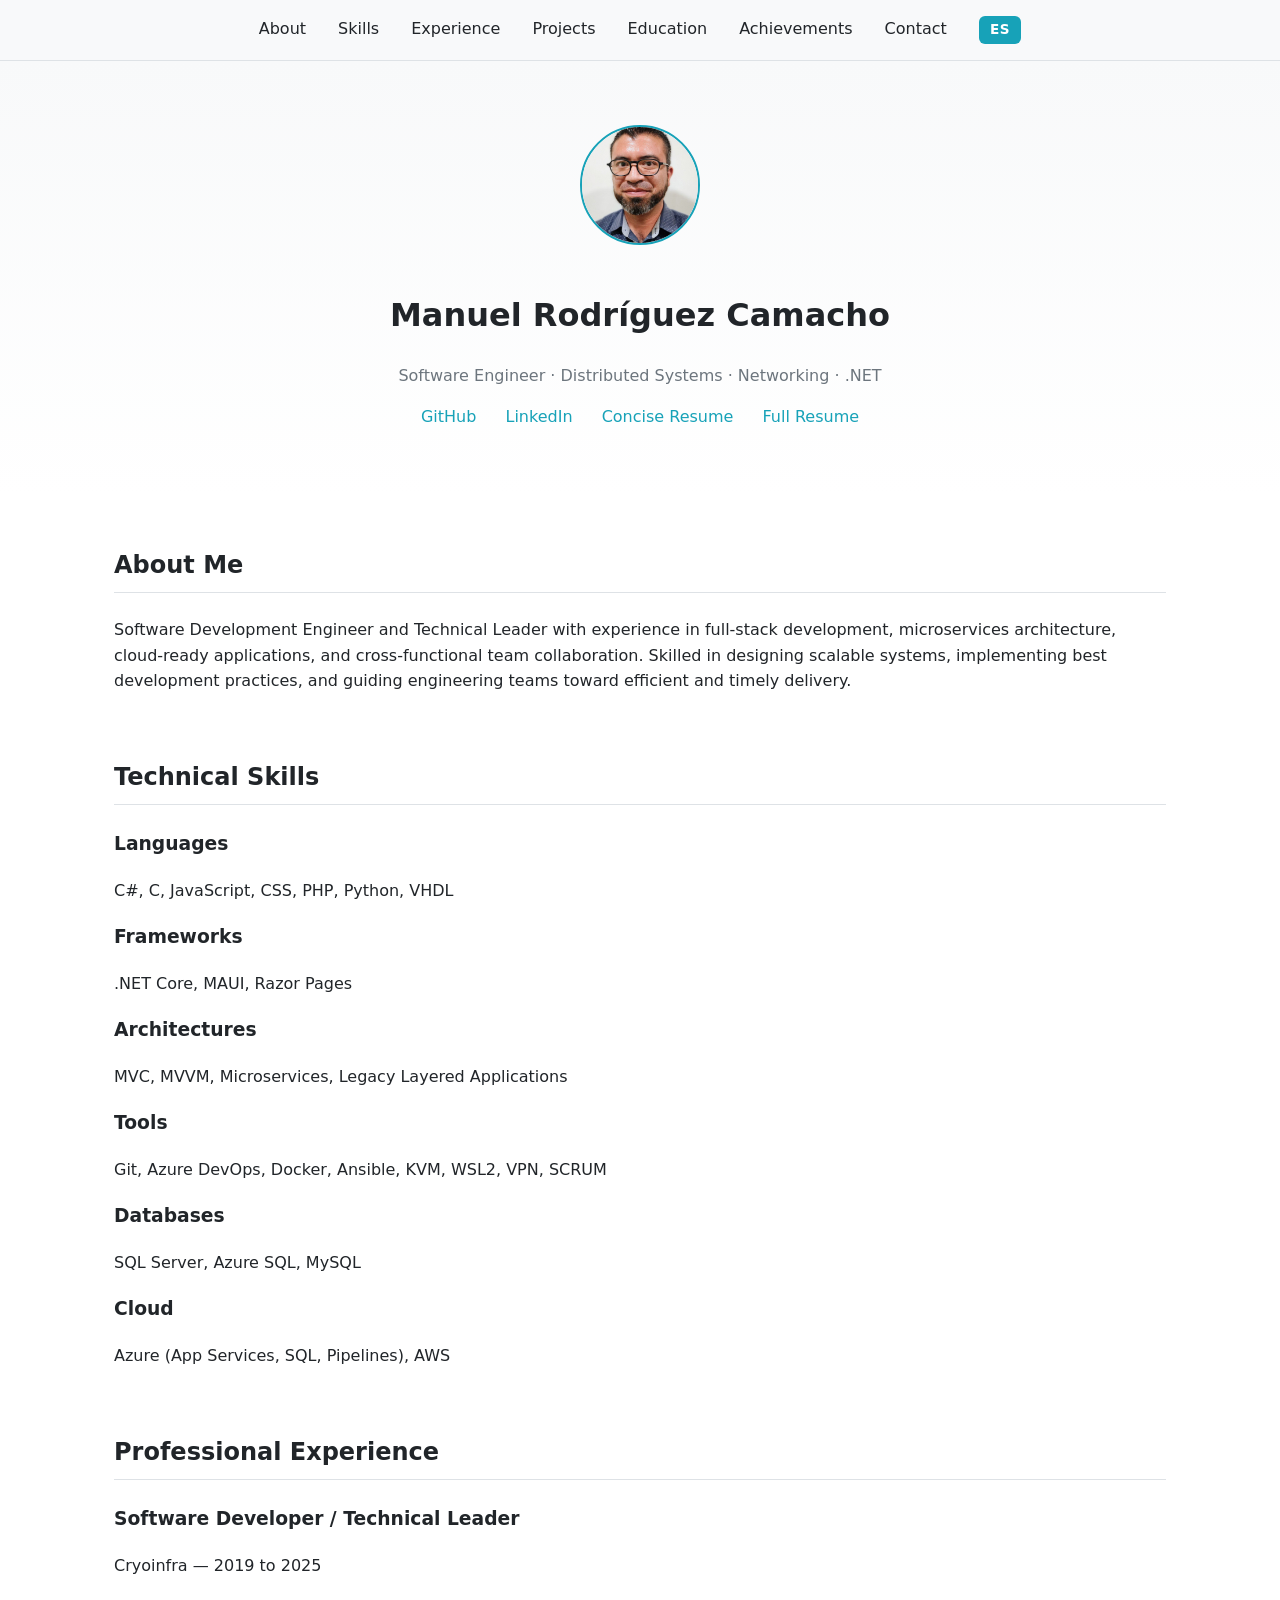
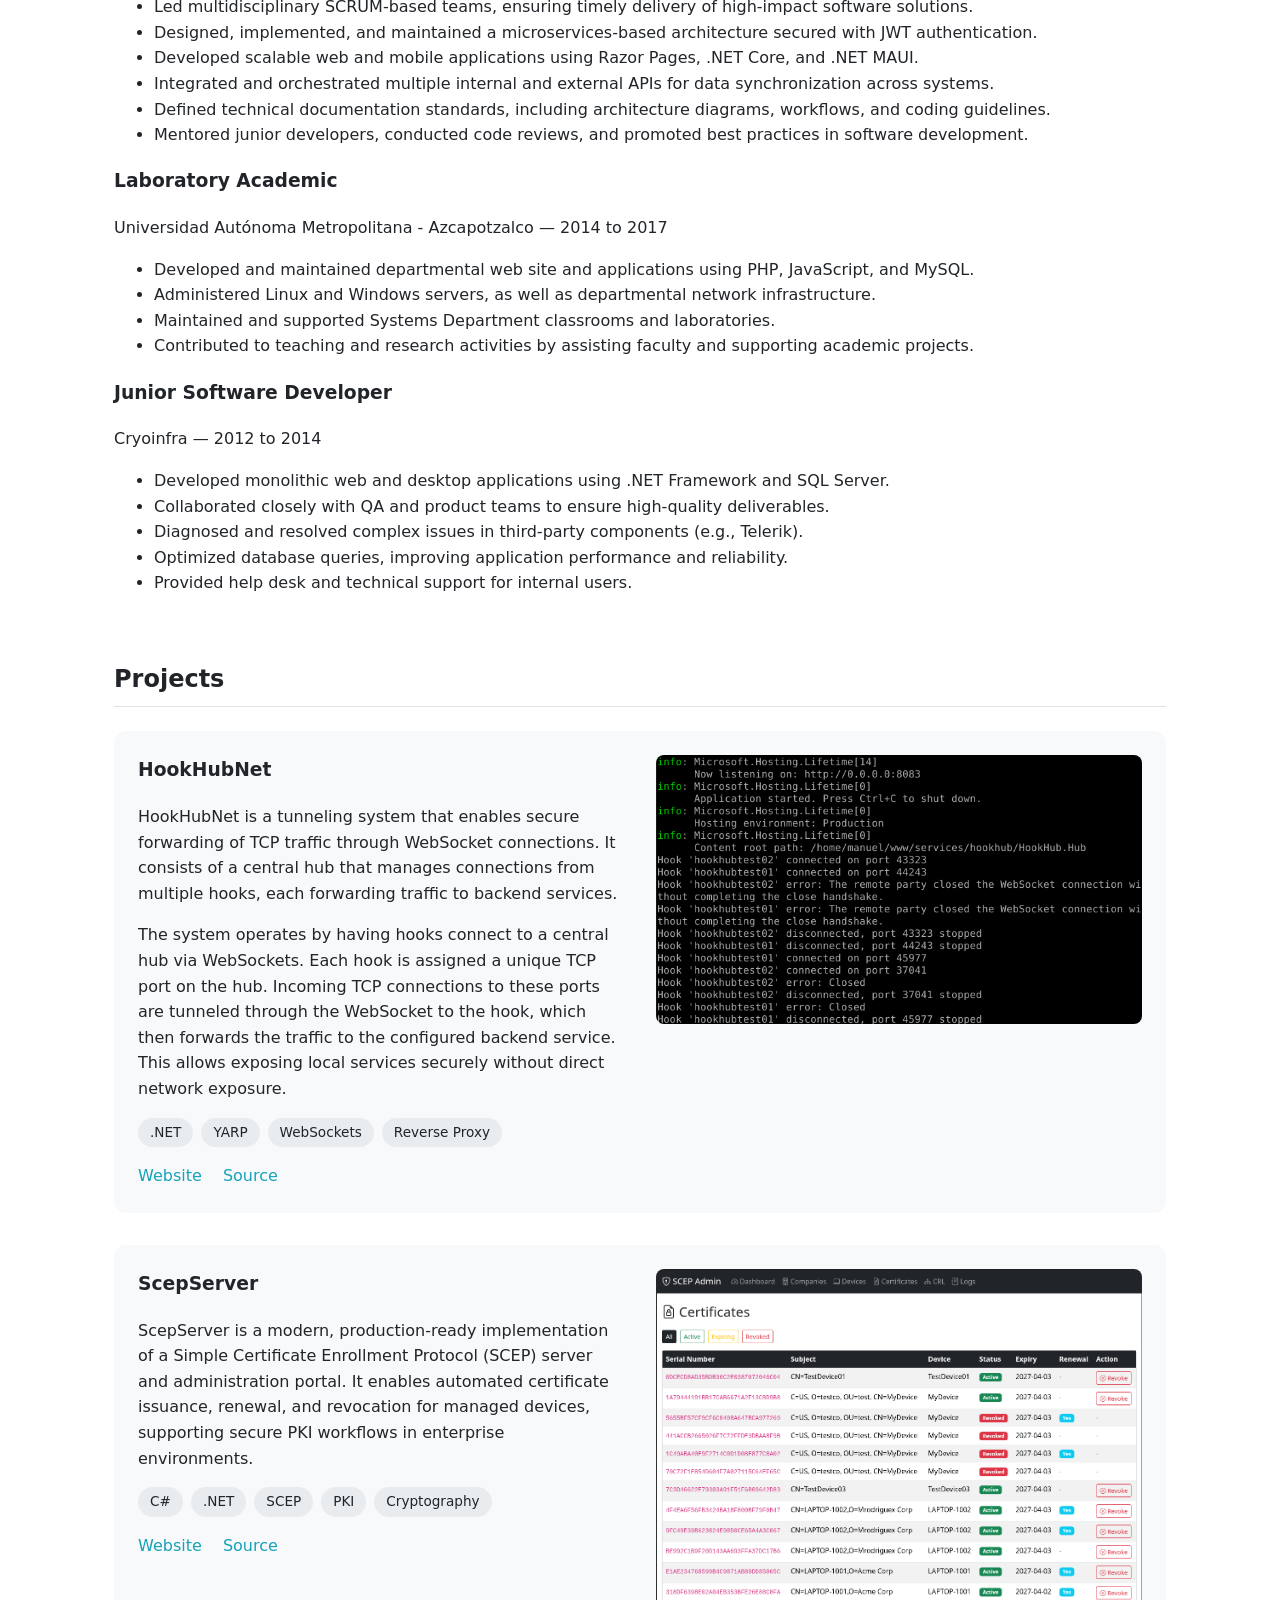
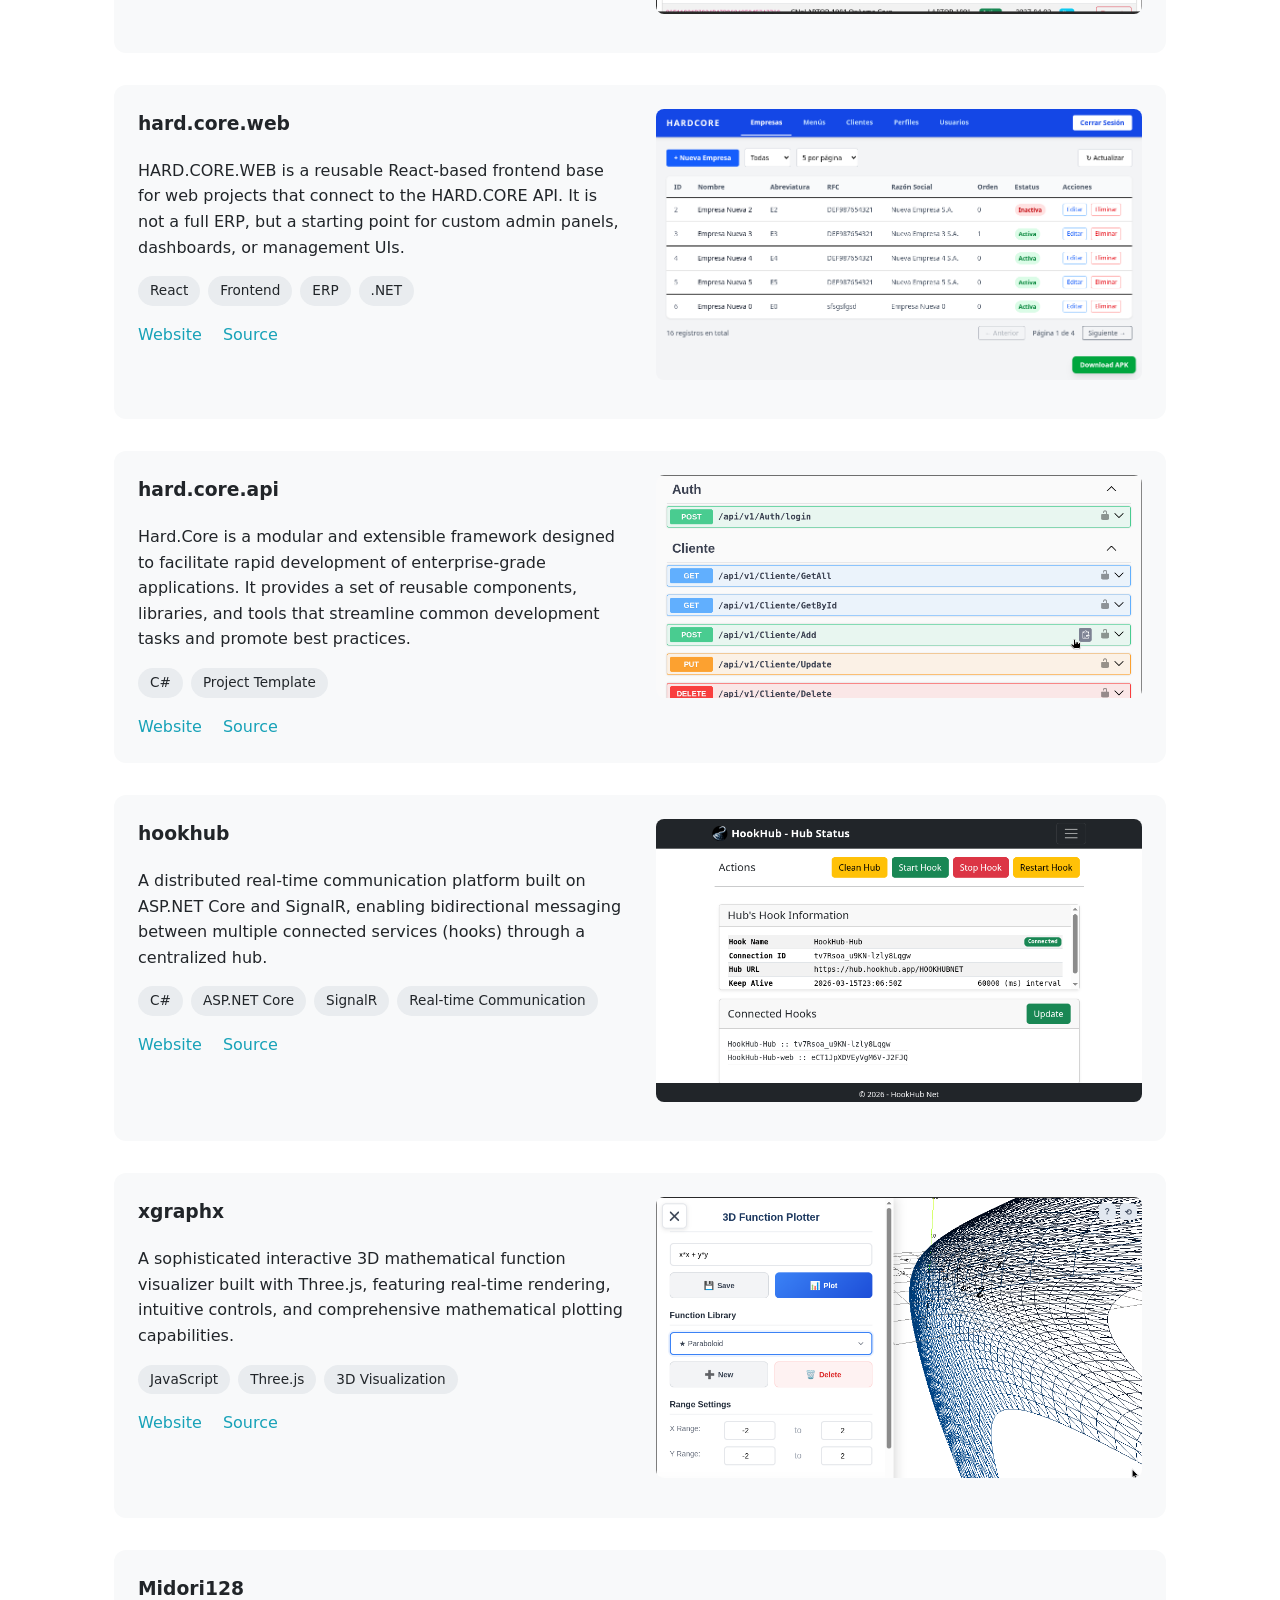
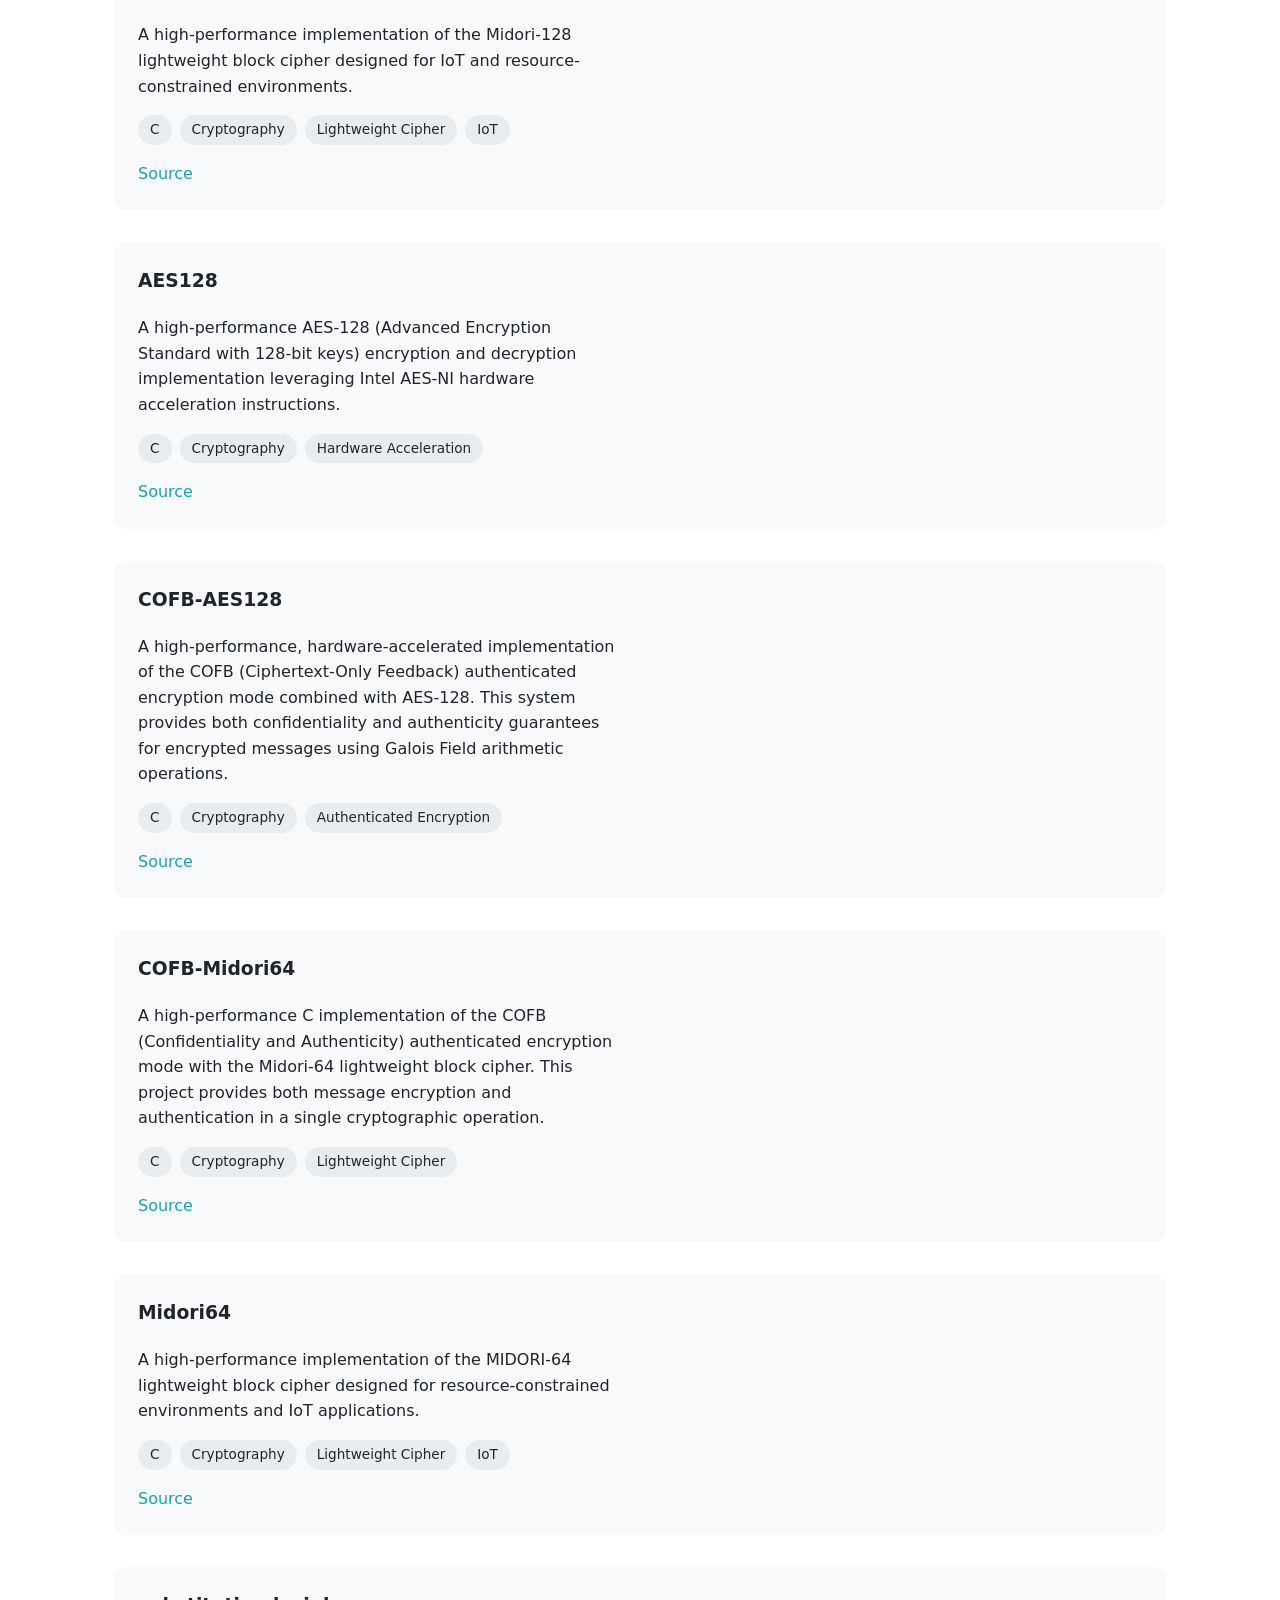
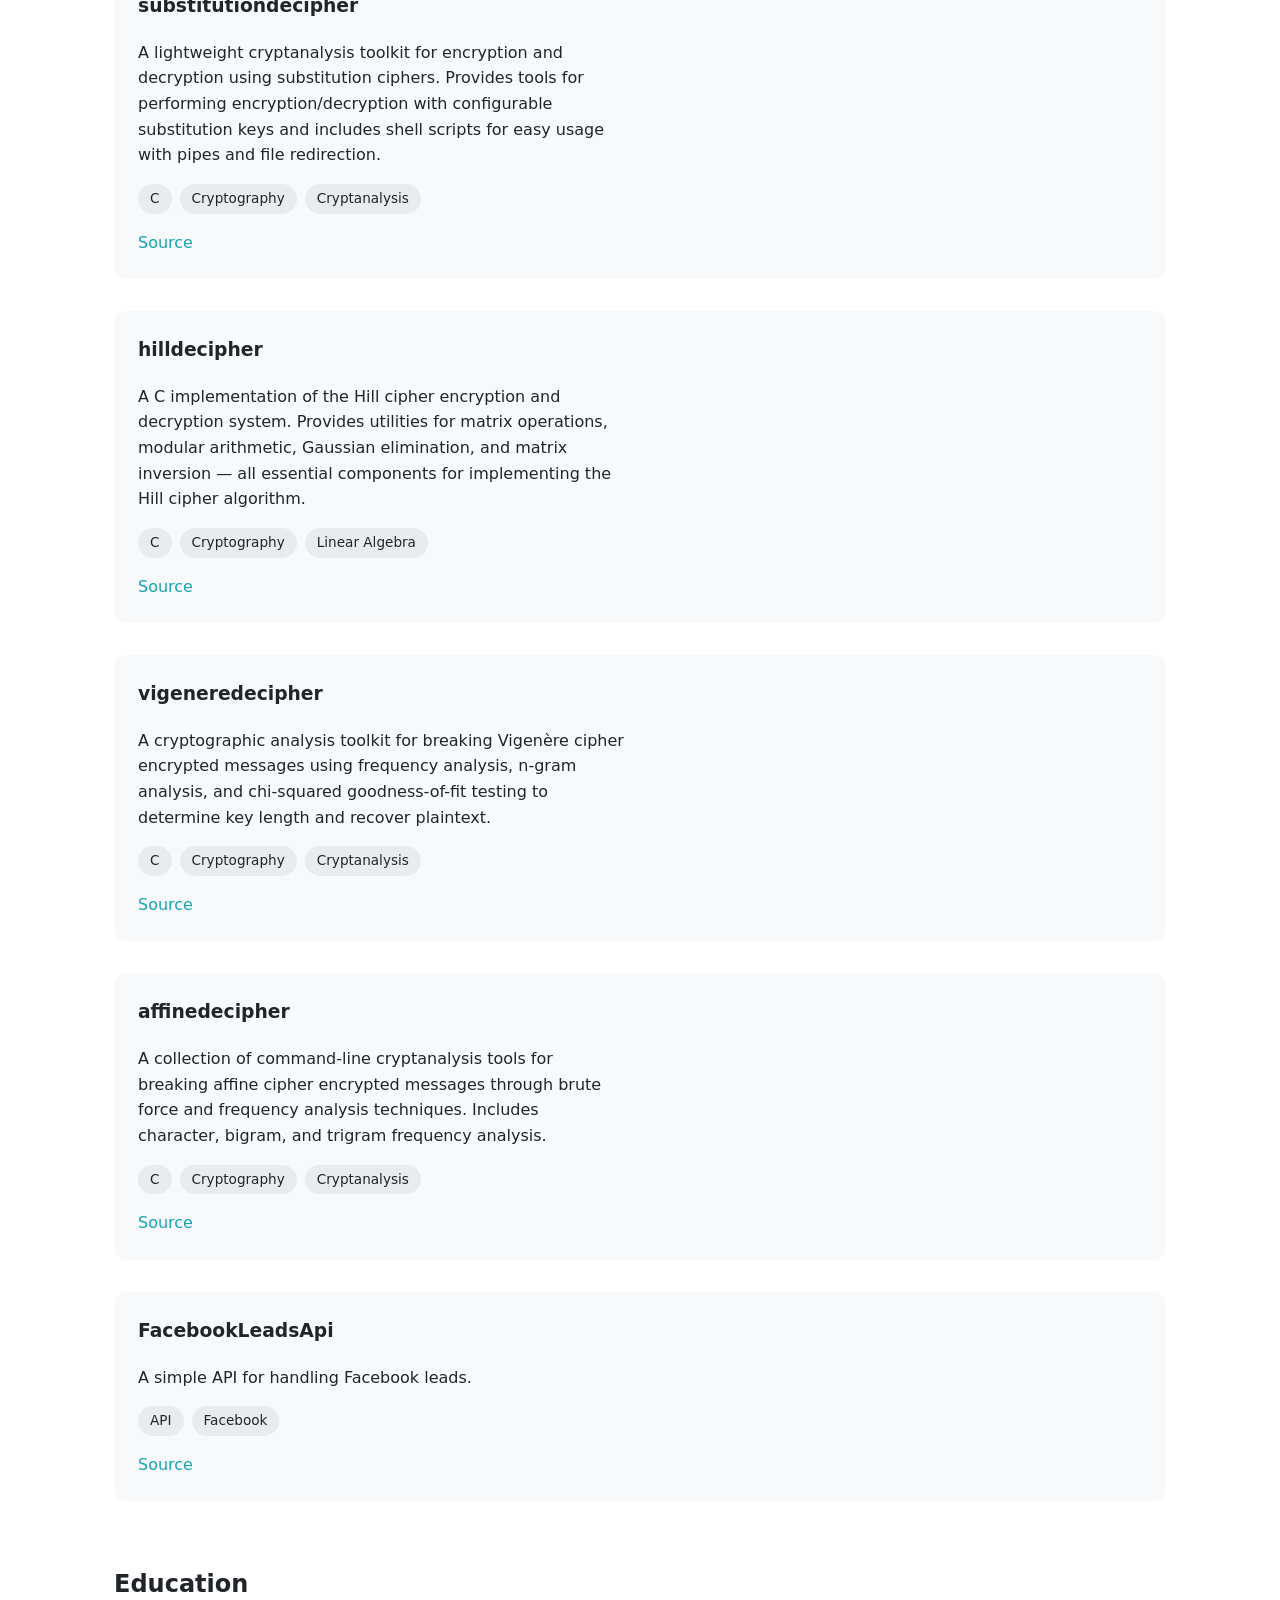
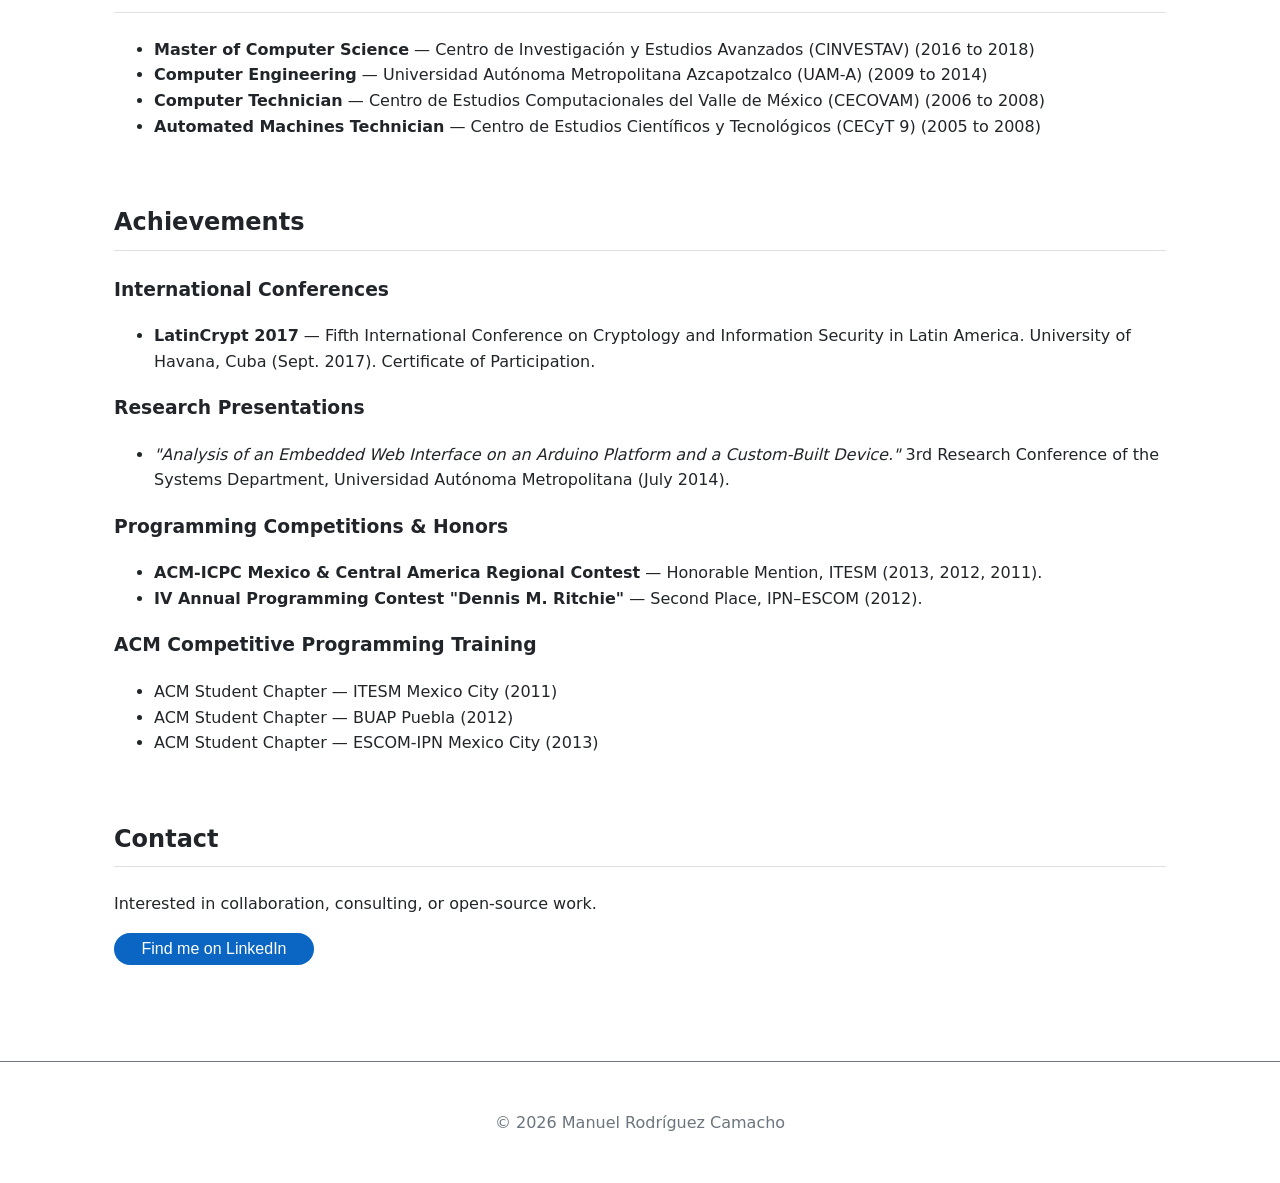
==== en/index.html @ 371c2ee9 "multilingual (en/es) implemented" ====
<!DOCTYPE html>
<html lang="en">

<head>
  <meta charset="UTF-8" />
  <meta name="viewport" content="width=device-width, initial-scale=1.0" />
  <title>Manuel Rodríguez Camacho</title>
  <link rel="icon" type="image/png" href="../assets/images/favicon.png" />

  <link rel="stylesheet" href="../assets/css/style.css" />
</head>

<body>

  <nav class="navbar">
    <div class="nav-container">
      <button class="hamburger" id="hamburger">
        <span class="bar"></span>
        <span class="bar"></span>
        <span class="bar"></span>
      </button>
      <div class="nav-menu" id="nav-menu">
        <a href="#about" class="nav-link">About</a>
        <a href="#skills" class="nav-link">Skills</a>
        <a href="#experience" class="nav-link">Experience</a>
        <a href="#projects" class="nav-link">Projects</a>
        <a href="#education" class="nav-link">Education</a>
        <a href="#achievements" class="nav-link">Achievements</a>
        <a href="#contact" class="nav-link">Contact</a>
        <a href="../es/" class="nav-link lang-switch">ES</a>
      </div>
    </div>
  </nav>

  <header class="hero">
    <div class="hero-content">
      <img src="../assets/images/profile_photo.jpeg" alt="Avatar" class="avatar">
      <h1>Manuel Rodríguez Camacho</h1>
      <p class="subtitle">
        Software Engineer · Distributed Systems · Networking · .NET
      </p>

      <div class="hero-links">
        <a href="https://github.com/mrodriguex" target="_blank">GitHub</a>
        <a href="https://www.linkedin.com/in/manuel-rodriguez-camacho/" target="_blank">LinkedIn</a>
        <a href="resume/concise/resume.pdf" target="_blank">Concise Resume</a>
        <a href="resume/inextenso/resume.pdf" target="_blank">Full Resume</a>
      </div>
    </div>
  </header>

  <main>

    <section class="section" id="about">
      <h2>About Me</h2>
      <p>
        Software Development Engineer and Technical Leader with experience in full-stack development, microservices
        architecture, cloud-ready applications, and cross-functional team collaboration. Skilled in designing scalable
        systems, implementing best development practices, and guiding engineering teams toward efficient and timely
        delivery.
      </p>
    </section>

    <section class="section" id="skills">
      <h2>Technical Skills</h2>
      <div class="skills-grid">
        <div class="skill-category">
          <h3>Languages</h3>
          <p>C#, C, JavaScript, CSS, PHP, Python, VHDL</p>
        </div>
        <div class="skill-category">
          <h3>Frameworks</h3>
          <p>.NET Core, MAUI, Razor Pages</p>
        </div>
        <div class="skill-category">
          <h3>Architectures</h3>
          <p>MVC, MVVM, Microservices, Legacy Layered Applications</p>
        </div>
        <div class="skill-category">
          <h3>Tools</h3>
          <p>Git, Azure DevOps, Docker, Ansible, KVM, WSL2, VPN, SCRUM</p>
        </div>
        <div class="skill-category">
          <h3>Databases</h3>
          <p>SQL Server, Azure SQL, MySQL</p>
        </div>
        <div class="skill-category">
          <h3>Cloud</h3>
          <p>Azure (App Services, SQL, Pipelines), AWS</p>
        </div>
      </div>
    </section>

    <section class="section" id="experience">
      <h2>Professional Experience</h2>
      <div class="experience-item">
        <h3>Software Developer / Technical Leader</h3>
        <p class="experience-company">Cryoinfra — 2019 to 2025</p>
        <ul>
          <li>Led multidisciplinary SCRUM-based teams, ensuring timely delivery of high-impact software solutions.</li>
          <li>Designed, implemented, and maintained a microservices-based architecture secured with JWT authentication.
          </li>
          <li>Developed scalable web and mobile applications using Razor Pages, .NET Core, and .NET MAUI.</li>
          <li>Integrated and orchestrated multiple internal and external APIs for data synchronization across systems.
          </li>
          <li>Defined technical documentation standards, including architecture diagrams, workflows, and coding
            guidelines.</li>
          <li>Mentored junior developers, conducted code reviews, and promoted best practices in software development.
          </li>
        </ul>
      </div>
      <div class="experience-item">
        <h3>Laboratory Academic</h3>
        <p class="experience-company">Universidad Autónoma Metropolitana - Azcapotzalco — 2014 to 2017</p>
        <ul>
          <li>Developed and maintained departmental web site and applications using PHP, JavaScript, and MySQL.</li>
          <li>Administered Linux and Windows servers, as well as departmental network infrastructure.</li>
          <li>Maintained and supported Systems Department classrooms and laboratories.</li>
          <li>Contributed to teaching and research activities by assisting faculty and supporting academic projects.
          </li>
        </ul>
      </div>
      <div class="experience-item">
        <h3>Junior Software Developer</h3>
        <p class="experience-company">Cryoinfra — 2012 to 2014</p>
        <ul>
          <li>Developed monolithic web and desktop applications using .NET Framework and SQL Server.</li>
          <li>Collaborated closely with QA and product teams to ensure high-quality deliverables.</li>
          <li>Diagnosed and resolved complex issues in third-party components (e.g., Telerik).</li>
          <li>Optimized database queries, improving application performance and reliability.</li>
          <li>Provided help desk and technical support for internal users.</li>
        </ul>
      </div>
    </section>

    <section class="section" id="projects">
      <h2>Projects</h2>

      <!-- PROJECT CARD -->
      <article class="project">
        <div class="project-info">
          <h3>HookHubNet</h3>
          <p>
            HookHubNet is a tunneling system that enables secure forwarding of TCP traffic through WebSocket
            connections. It consists of a central hub that manages connections from multiple hooks, each forwarding
            traffic to backend services.
          </p>
          <p>The system operates by having hooks connect to a central hub via WebSockets. Each hook is assigned a unique
            TCP port on the hub. Incoming TCP connections to these ports are tunneled through the WebSocket to the hook,
            which then forwards the traffic to the configured backend service. This allows exposing local services
            securely without direct network exposure.</p>

          <ul class="tags">
            <li>.NET</li>
            <li>YARP</li>
            <li>WebSockets</li>
            <li>Reverse Proxy</li>
          </ul>

          <div class="project-links">
            <a href="https://mrodriguex.github.io/hookhubnet" target="_blank">Website</a>
            <a href="https://github.com/mrodriguex/hookhubnet" target="_blank">Source</a>
          </div>
        </div>

        <div class="project-images">
          <img src="../assets/images/projects_hookhubnet.png" alt="HookHubNet screenshot" data-viewer-image>
        </div>
      </article>

      <!-- PROJECT CARD -->
      <article class="project">
        <div class="project-info">
          <h3>ScepServer</h3>
          <p>
            ScepServer is a modern, production-ready implementation of a Simple Certificate Enrollment Protocol (SCEP) server and administration portal. It enables automated certificate issuance, renewal, and revocation for managed devices, supporting secure PKI workflows in enterprise environments.
          </p>

          <ul class="tags">
            <li>C#</li>
            <li>.NET</li>
            <li>SCEP</li>
            <li>PKI</li>
            <li>Cryptography</li>
          </ul>

          <div class="project-links">
            <a href="https://mrodriguex.github.io/ScepServer/" target="_blank">Website</a>
            <a href="https://github.com/mrodriguex/ScepServer" target="_blank">Source</a>
          </div>
        </div>

        <div class="project-images">
          <img src="../assets/images/projects_scep.png" alt="ScepServer screenshot" data-viewer-image>
        </div>
      </article>

      <!-- PROJECT CARD -->
      <article class="project">
        <div class="project-info">
          <h3>hard.core.web</h3>
          <p>
            HARD.CORE.WEB is a reusable React-based frontend base for web projects that connect to the HARD.CORE API. It is not a full ERP, but a starting point for custom admin panels, dashboards, or management UIs.
          </p>

          <ul class="tags">
            <li>React</li>
            <li>Frontend</li>
            <li>ERP</li>
            <li>.NET</li>
          </ul>

          <div class="project-links">
            <a href="https://mrodriguex.github.io/hard.core.web" target="_blank">Website</a>
            <a href="https://github.com/mrodriguex/hard.core.web" target="_blank">Source</a>
          </div>
        </div>

        <div class="project-images">
          <img src="../assets/images/projects_hard_core_web.png" alt="Hard.Core.Web desktop screenshot" data-viewer-image>
        </div>

      </article>

      <!-- PROJECT CARD -->
      <article class="project">
        <div class="project-info">
          <h3>hard.core.api</h3>
          <p>
            Hard.Core is a modular and extensible framework designed to facilitate rapid development of enterprise-grade applications. It provides a set of reusable components, libraries, and tools that streamline common development tasks and promote best practices.
          </p>

          <ul class="tags">
            <li>C#</li>
            <li>Project Template</li>
          </ul>

          <div class="project-links">
            <a href="https://hardcoreapi.hookhub.app/swagger/index.html" target="_blank">Website</a>
            <a href="https://github.com/mrodriguex/hard.core" target="_blank">Source</a>
          </div>
        </div>

        <div class="project-images">
          <img src="../assets/images/projects_hard_core_api.png" alt="Hard.Core.API desktop screenshot" data-viewer-image>
        </div>
      </article>

      <!-- PROJECT CARD -->
      <article class="project">
        <div class="project-info">
          <h3>hookhub</h3>
          <p>
            A distributed real-time communication platform built on ASP.NET Core and SignalR, enabling bidirectional
            messaging between multiple connected services (hooks) through a centralized hub.
          </p>

          <ul class="tags">
            <li>C#</li>
            <li>ASP.NET Core</li>
            <li>SignalR</li>
            <li>Real-time Communication</li>
          </ul>

          <div class="project-links">
            <a href="https://hub.hookhub.app/home/index" target="_blank">Website</a>
            <a href="https://github.com/mrodriguex/hookhub" target="_blank">Source</a>
          </div>
        </div>

        <div class="project-images">
          <img src="../assets/images/projects_hookhub.png" alt="HookHub desktop screenshot" data-viewer-image>
        </div>
      </article>

      <!-- PROJECT CARD -->
      <article class="project">
        <div class="project-info">
          <h3>xgraphx</h3>
          <p>
            A sophisticated interactive 3D mathematical function visualizer built with Three.js, featuring real-time
            rendering, intuitive controls, and comprehensive mathematical plotting capabilities.
          </p>

          <ul class="tags">
            <li>JavaScript</li>
            <li>Three.js</li>
            <li>3D Visualization</li>
          </ul>

          <div class="project-links">
            <a href="https://mrodriguex.github.io/xgraphx" target="_blank">Website</a>
            <a href="https://github.com/mrodriguex/xgraphx" target="_blank">Source</a>
          </div>
        </div>

        <div class="project-images">
          <img src="../assets/images/projects_xgraphx.png" alt="XGraphX desktop screenshot" data-viewer-image>
        </div>        
      </article>

      <!-- PROJECT CARD -->
      <article class="project">
        <div class="project-info">
          <h3>Midori128</h3>
          <p>
            A high-performance implementation of the Midori-128 lightweight block cipher designed for IoT and
            resource-constrained environments.
          </p>

          <ul class="tags">
            <li>C</li>
            <li>Cryptography</li>
            <li>Lightweight Cipher</li>
            <li>IoT</li>
          </ul>

          <div class="project-links">
            <a href="https://github.com/mrodriguex/Midori128" target="_blank">Source</a>
          </div>
        </div>
      </article>

      <!-- PROJECT CARD -->
      <article class="project">
        <div class="project-info">
          <h3>AES128</h3>
          <p>
            A high-performance AES-128 (Advanced Encryption Standard with 128-bit keys) encryption and decryption
            implementation leveraging Intel AES-NI hardware acceleration instructions.
          </p>

          <ul class="tags">
            <li>C</li>
            <li>Cryptography</li>
            <li>Hardware Acceleration</li>
          </ul>

          <div class="project-links">
            <a href="https://github.com/mrodriguex/AES128" target="_blank">Source</a>
          </div>
        </div>
      </article>

      <!-- PROJECT CARD -->
      <article class="project">
        <div class="project-info">
          <h3>COFB-AES128</h3>
          <p>
            A high-performance, hardware-accelerated implementation of the COFB (Ciphertext-Only Feedback) authenticated
            encryption mode combined with AES-128. This system provides both confidentiality and authenticity guarantees
            for encrypted messages using Galois Field arithmetic operations.
          </p>

          <ul class="tags">
            <li>C</li>
            <li>Cryptography</li>
            <li>Authenticated Encryption</li>
          </ul>

          <div class="project-links">
            <a href="https://github.com/mrodriguex/COFB-AES128" target="_blank">Source</a>
          </div>
        </div>
      </article>

      <!-- PROJECT CARD -->
      <article class="project">
        <div class="project-info">
          <h3>COFB-Midori64</h3>
          <p>
            A high-performance C implementation of the COFB (Confidentiality and Authenticity) authenticated encryption
            mode with the Midori-64 lightweight block cipher. This project provides both message encryption and
            authentication in a single cryptographic operation.
          </p>

          <ul class="tags">
            <li>C</li>
            <li>Cryptography</li>
            <li>Lightweight Cipher</li>
          </ul>

          <div class="project-links">
            <a href="https://github.com/mrodriguex/COFB-Midori64" target="_blank">Source</a>
          </div>
        </div>
      </article>

      <!-- PROJECT CARD -->
      <article class="project">
        <div class="project-info">
          <h3>Midori64</h3>
          <p>
            A high-performance implementation of the MIDORI-64 lightweight block cipher designed for
            resource-constrained environments and IoT applications.
          </p>

          <ul class="tags">
            <li>C</li>
            <li>Cryptography</li>
            <li>Lightweight Cipher</li>
            <li>IoT</li>
          </ul>

          <div class="project-links">
            <a href="https://github.com/mrodriguex/Midori64" target="_blank">Source</a>
          </div>
        </div>

      </article>

      <!-- PROJECT CARD -->
      <article class="project">
        <div class="project-info">
          <h3>substitutiondecipher</h3>
          <p>
            A lightweight cryptanalysis toolkit for encryption and decryption using substitution ciphers. Provides tools for performing encryption/decryption with configurable substitution keys and includes shell scripts for easy usage with pipes and file redirection.
          </p>

          <ul class="tags">
            <li>C</li>
            <li>Cryptography</li>
            <li>Cryptanalysis</li>
          </ul>

          <div class="project-links">
            <a href="https://github.com/mrodriguex/substitutiondecipher" target="_blank">Source</a>
          </div>
        </div>
      </article>

      <!-- PROJECT CARD -->
      <article class="project">
        <div class="project-info">
          <h3>hilldecipher</h3>
          <p>
            A C implementation of the Hill cipher encryption and decryption system. Provides utilities for matrix operations, modular arithmetic, Gaussian elimination, and matrix inversion — all essential components for implementing the Hill cipher algorithm.
          </p>

          <ul class="tags">
            <li>C</li>
            <li>Cryptography</li>
            <li>Linear Algebra</li>
          </ul>

          <div class="project-links">
            <a href="https://github.com/mrodriguex/hilldecipher" target="_blank">Source</a>
          </div>
        </div>
      </article>

      <!-- PROJECT CARD -->
      <article class="project">
        <div class="project-info">
          <h3>vigeneredecipher</h3>
          <p>
            A cryptographic analysis toolkit for breaking Vigenère cipher encrypted messages using frequency analysis, n-gram analysis, and chi-squared goodness-of-fit testing to determine key length and recover plaintext.
          </p>

          <ul class="tags">
            <li>C</li>
            <li>Cryptography</li>
            <li>Cryptanalysis</li>
          </ul>

          <div class="project-links">
            <a href="https://github.com/mrodriguex/vigeneredecipher" target="_blank">Source</a>
          </div>
        </div>
      </article>

      <!-- PROJECT CARD -->
      <article class="project">
        <div class="project-info">
          <h3>affinedecipher</h3>
          <p>
            A collection of command-line cryptanalysis tools for breaking affine cipher encrypted messages through brute force and frequency analysis techniques. Includes character, bigram, and trigram frequency analysis.
          </p>

          <ul class="tags">
            <li>C</li>
            <li>Cryptography</li>
            <li>Cryptanalysis</li>
          </ul>

          <div class="project-links">
            <a href="https://github.com/mrodriguex/affinedecipher" target="_blank">Source</a>
          </div>
        </div>
      </article>

      <!-- PROJECT CARD -->
      <article class="project">
        <div class="project-info">
          <h3>FacebookLeadsApi</h3>
          <p>
            A simple API for handling Facebook leads.
          </p>

          <ul class="tags">
            <li>API</li>
            <li>Facebook</li>
          </ul>

          <div class="project-links">
            <a href="https://github.com/mrodriguex/FacebookLeadsApi" target="_blank">Source</a>
          </div>
        </div>
        <div class="project-images"></div>
      </article>

    </section>

    <section class="section" id="education">
      <h2>Education</h2>
      <ul class="education-list">
        <li><strong>Master of Computer Science</strong> — Centro de Investigación y Estudios Avanzados (CINVESTAV) (2016
          to 2018)</li>
        <li><strong>Computer Engineering</strong> — Universidad Autónoma Metropolitana Azcapotzalco (UAM-A) (2009 to
          2014)</li>
        <li><strong>Computer Technician</strong> — Centro de Estudios Computacionales del Valle de México (CECOVAM)
          (2006 to 2008)</li>
        <li><strong>Automated Machines Technician</strong> — Centro de Estudios Científicos y Tecnológicos (CECyT 9)
          (2005 to 2008)</li>
      </ul>
    </section>

    <section class="section" id="achievements">
      <h2>Achievements</h2>
      <div class="achievements-list">
        <h3>International Conferences</h3>
        <ul>
          <li><strong>LatinCrypt 2017</strong> — Fifth International Conference on Cryptology and Information Security
            in Latin America. University of Havana, Cuba (Sept. 2017). Certificate of Participation.</li>
        </ul>

        <h3>Research Presentations</h3>
        <ul>
          <li><em>"Analysis of an Embedded Web Interface on an Arduino Platform and a Custom-Built Device."</em> 3rd
            Research Conference of the Systems Department, Universidad Autónoma Metropolitana (July 2014).</li>
        </ul>

        <h3>Programming Competitions & Honors</h3>
        <ul>
          <li><strong>ACM-ICPC Mexico & Central America Regional Contest</strong> — Honorable Mention, ITESM (2013,
            2012, 2011).</li>
          <li><strong>IV Annual Programming Contest "Dennis M. Ritchie"</strong> — Second Place, IPN–ESCOM (2012).</li>
        </ul>

        <h3>ACM Competitive Programming Training</h3>
        <ul>
          <li>ACM Student Chapter — ITESM Mexico City (2011)</li>
          <li>ACM Student Chapter — BUAP Puebla (2012)</li>
          <li>ACM Student Chapter — ESCOM-IPN Mexico City (2013)</li>
        </ul>
      </div>
    </section>

    <section class="section" id="contact">
      <h2>Contact</h2>
      <p>
        Interested in collaboration, consulting, or open-source work.
      </p>
      <p>
        <style>
          .libutton {
            display: flex;
            flex-direction: column;
            justify-content: center;
            padding: 7px;
            text-align: center;
            outline: none;
            text-decoration: none !important;
            color: #ffffff !important;
            width: 200px;
            height: 32px;
            border-radius: 16px;
            background-color: #0A66C2;
            font-family: "SF Pro Text", Helvetica, sans-serif;
          }
        </style>
        <a class="libutton"
          href="https://www.linkedin.com/comm/mynetwork/discovery-see-all?usecase=PEOPLE_FOLLOWS&followMember=manuel-rodriguez-camacho"
          target="_blank">Find me on LinkedIn</a>
      </p>
    </section>

  </main>

  <footer>
    <p>© <span id="year"></span> Manuel Rodríguez Camacho</p>
  </footer>

  <script src="../assets/js/main.js"></script>

  <div class="image-viewer" id="image-viewer" aria-hidden="true">
    <div class="image-viewer-overlay" data-viewer-close></div>
    <div class="image-viewer-content" role="dialog" aria-modal="true" aria-label="Project image viewer">
      <button class="image-viewer-close" id="viewer-close" aria-label="Close image viewer">&times;</button>
      <button class="image-viewer-nav image-viewer-prev" id="viewer-prev" aria-label="Previous image">&#10094;</button>
      <img id="viewer-image" src="" alt="Project screenshot preview">
      <button class="image-viewer-nav image-viewer-next" id="viewer-next" aria-label="Next image">&#10095;</button>
      <p class="image-viewer-caption" id="viewer-caption"></p>
    </div>
  </div>

  <button id="back-to-top" title="Back to Top"
    style="position: fixed; bottom: 20px; right: 20px; display: none; background: #17a2b8; color: white; border: none; border-radius: 50%; width: 50px; height: 50px; font-size: 20px; cursor: pointer; box-shadow: 0 4px 8px rgba(0,0,0,0.3); z-index: 1000;">↑</button>

</body>

</html>
---- assets/css/style.css ----
:root {
  --bg: #ffffff;
  --panel: #f8f9fa;
  --text: #212529;
  --muted: #6c757d;
  --accent: #17a2b8;
}

* {
  box-sizing: border-box;
}

body {
  margin: 0;
  font-family: system-ui, -apple-system, BlinkMacSystemFont, sans-serif;
  background: var(--bg);
  color: var(--text);
  line-height: 1.6;
  scroll-behavior: smooth;
}

.navbar {
  background: var(--panel);
  padding: 1rem 0;
  position: sticky;
  top: 0;
  z-index: 100;
  border-bottom: 1px solid #dee2e6;
}

.nav-container {
  max-width: 1100px;
  margin: auto;
  padding: 0 1.5rem;
  display: flex;
  justify-content: center;
  gap: 2rem;
}

.nav-link {
  color: var(--text);
  text-decoration: none;
  font-weight: 500;
  transition: color 0.3s ease;
}

.nav-link:hover {
  color: var(--accent);
}

.nav-link:focus {
  outline: 2px solid var(--accent);
  outline-offset: 2px;
}

/* Hamburger Menu */
.hamburger {
  display: none;
  flex-direction: column;
  cursor: pointer;
  background: none;
  border: none;
  padding: 0;
}

.bar {
  width: 25px;
  height: 3px;
  background: var(--text);
  margin: 3px 0;
  transition: 0.3s;
}

.nav-menu {
  display: flex;
  gap: 2rem;
}

.nav-menu.active {
  display: flex;
  flex-direction: column;
  position: absolute;
  top: 100%;
  left: 0;
  width: 100%;
  background: var(--panel);
  padding: 1rem 0;
  box-shadow: 0 4px 8px rgba(0, 0, 0, 0.1);
}

.hero {
  background: linear-gradient(to bottom, #f8f9fa, var(--bg));
  padding: 4rem 1.5rem;
  text-align: center;
}

.avatar {
  width: 120px;
  height: 120px;
  border-radius: 50%;
  margin-bottom: 1rem;
  border: 2px solid var(--accent);
}

.subtitle {
  color: var(--muted);
}

.hero-links a {
  margin: 0 0.75rem;
  color: var(--accent);
  text-decoration: none;
  font-weight: 500;
  transition: color 0.3s ease, transform 0.2s ease;
}

.hero-links a:hover {
  color: #138496;
  transform: translateY(-2px);
}

.hero-links a:focus {
  outline: 2px solid var(--accent);
  outline-offset: 2px;
}

main {
  max-width: 1100px;
  margin: auto;
  padding: 2rem 1.5rem;
}

.section {
  margin-bottom: 4rem;
}

.section h2 {
  border-bottom: 1px solid #dee2e6;
  padding-bottom: 0.5rem;
  margin-bottom: 1.5rem;
}

.project {
  display: grid;
  grid-template-columns: 1fr 1fr;
  gap: 2rem;
  background: var(--panel);
  padding: 1.5rem;
  border-radius: 12px;
  margin-bottom: 2rem;
  transition: transform 0.3s ease, box-shadow 0.3s ease;
}

.project:hover {
  transform: translateY(-5px);
  box-shadow: 0 10px 20px rgba(0, 0, 0, 0.1);
}

.project-info h3 {
  margin-top: 0;
}

.tags {
  list-style: none;
  padding: 0;
  display: flex;
  flex-wrap: wrap;
  gap: 0.5rem;
}

.tags li {
  background: #e9ecef;
  color: var(--text);
  padding: 0.25rem 0.75rem;
  border-radius: 999px;
  font-size: 0.85rem;
}

.project-links a {
  color: var(--accent);
  margin-right: 1rem;
  text-decoration: none;
  transition: color 0.3s ease;
}

.project-links a:hover {
  color: #7dd3fc;
}

.project-links a:focus {
  outline: 2px solid var(--accent);
  outline-offset: 2px;
}

.project-images img {
  width: 100%;
  border-radius: 8px;
  margin-bottom: 0.5rem;
  cursor: zoom-in;
  transition: transform 0.25s ease, box-shadow 0.25s ease;
}

.project-images img:hover {
  transform: translateY(-2px);
  box-shadow: 0 8px 18px rgba(0, 0, 0, 0.16);
}

.project-images img:focus {
  outline: 2px solid var(--accent);
  outline-offset: 3px;
}

.image-viewer {
  display: none;
  position: fixed;
  inset: 0;
  z-index: 2000;
}

.image-viewer.is-open {
  display: block;
}

.image-viewer-overlay {
  position: absolute;
  inset: 0;
  background: rgba(10, 25, 41, 0.84);
}

.image-viewer-content {
  position: relative;
  z-index: 1;
  margin: 4vh auto;
  width: min(92vw, 1100px);
  background: #0f172a;
  border-radius: 14px;
  padding: 3rem 3.5rem 2rem;
  box-shadow: 0 24px 60px rgba(0, 0, 0, 0.35);
}

#viewer-image {
  display: block;
  width: 100%;
  max-height: 72vh;
  object-fit: contain;
  border-radius: 10px;
}

.image-viewer-caption {
  color: #f1f5f9;
  margin: 1rem 0 0;
  text-align: center;
}

.image-viewer-close,
.image-viewer-nav {
  position: absolute;
  border: none;
  color: #ffffff;
  background: rgba(15, 23, 42, 0.7);
  cursor: pointer;
}

.image-viewer-close {
  top: 0.8rem;
  right: 0.8rem;
  width: 2rem;
  height: 2rem;
  border-radius: 50%;
  font-size: 1.5rem;
  line-height: 1;
}

.image-viewer-nav {
  top: 50%;
  transform: translateY(-50%);
  width: 2.5rem;
  height: 2.5rem;
  border-radius: 50%;
  font-size: 1.5rem;
}

.image-viewer-prev {
  left: 0.8rem;
}

.image-viewer-next {
  right: 0.8rem;
}

.image-viewer-close:hover,
.image-viewer-nav:hover {
  background: rgba(23, 162, 184, 0.9);
}

.image-viewer-close:focus,
.image-viewer-nav:focus {
  outline: 2px solid #ffffff;
  outline-offset: 2px;
}

footer {
  text-align: center;
  padding: 2rem;
  color: var(--muted);
  border-top: 1px solid var(--muted);
}

@media (max-width: 900px) {
  .project {
    grid-template-columns: 1fr;
  }
}

@media (max-width: 600px) {
  .hamburger {
    display: flex;
    margin-left: auto;
  }

  .nav-menu {
    display: none;
  }

  .nav-container {
    position: relative;
  }

  .nav-link {
    font-size: 0.9rem;
    padding: 0.5rem 1rem;
    border-bottom: 1px solid #dee2e6;
  }

  .hero {
    padding: 2rem 1rem;
  }

  .avatar {
    width: 100px;
    height: 100px;
  }

  h1 {
    font-size: 1.5rem;
  }

  .subtitle {
    font-size: 0.9rem;
  }

  .hero-links a {
    margin: 0 0.5rem;
    font-size: 0.9rem;
  }

  main {
    padding: 1rem;
  }

  .section {
    margin-bottom: 2rem;
  }

  .project {
    padding: 1rem;
    gap: 1rem;
  }

  .image-viewer-content {
    margin: 6vh auto;
    width: 94vw;
    padding: 2.8rem 2.6rem 1.5rem;
  }

  .image-viewer-nav {
    width: 2.2rem;
    height: 2.2rem;
    font-size: 1.2rem;
  }
}

/* Language Switcher */
.lang-switch {
  background: var(--accent);
  color: #ffffff !important;
  padding: 0.2rem 0.7rem;
  border-radius: 6px;
  font-size: 0.85rem;
  font-weight: 600;
  letter-spacing: 0.5px;
  transition: background 0.3s ease;
}

.lang-switch:hover {
  background: #138496;
  color: #ffffff !important;
}
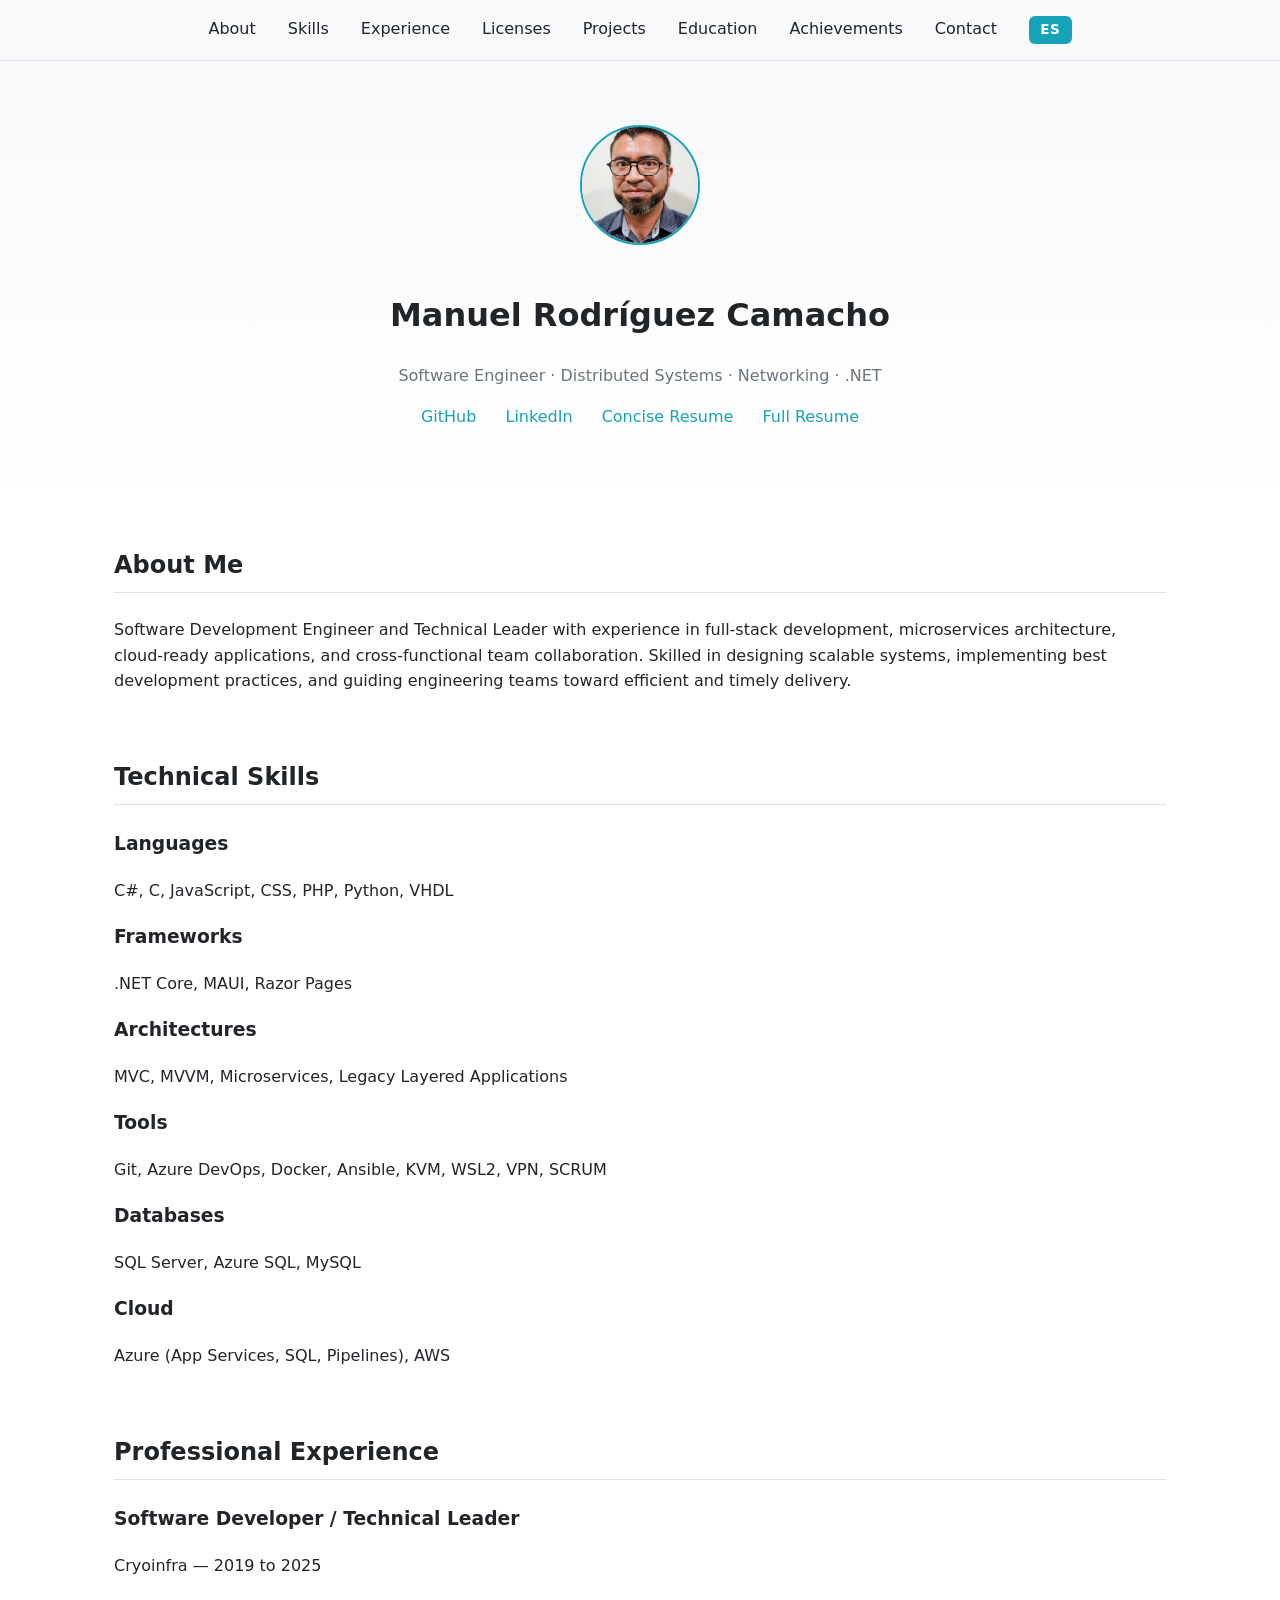
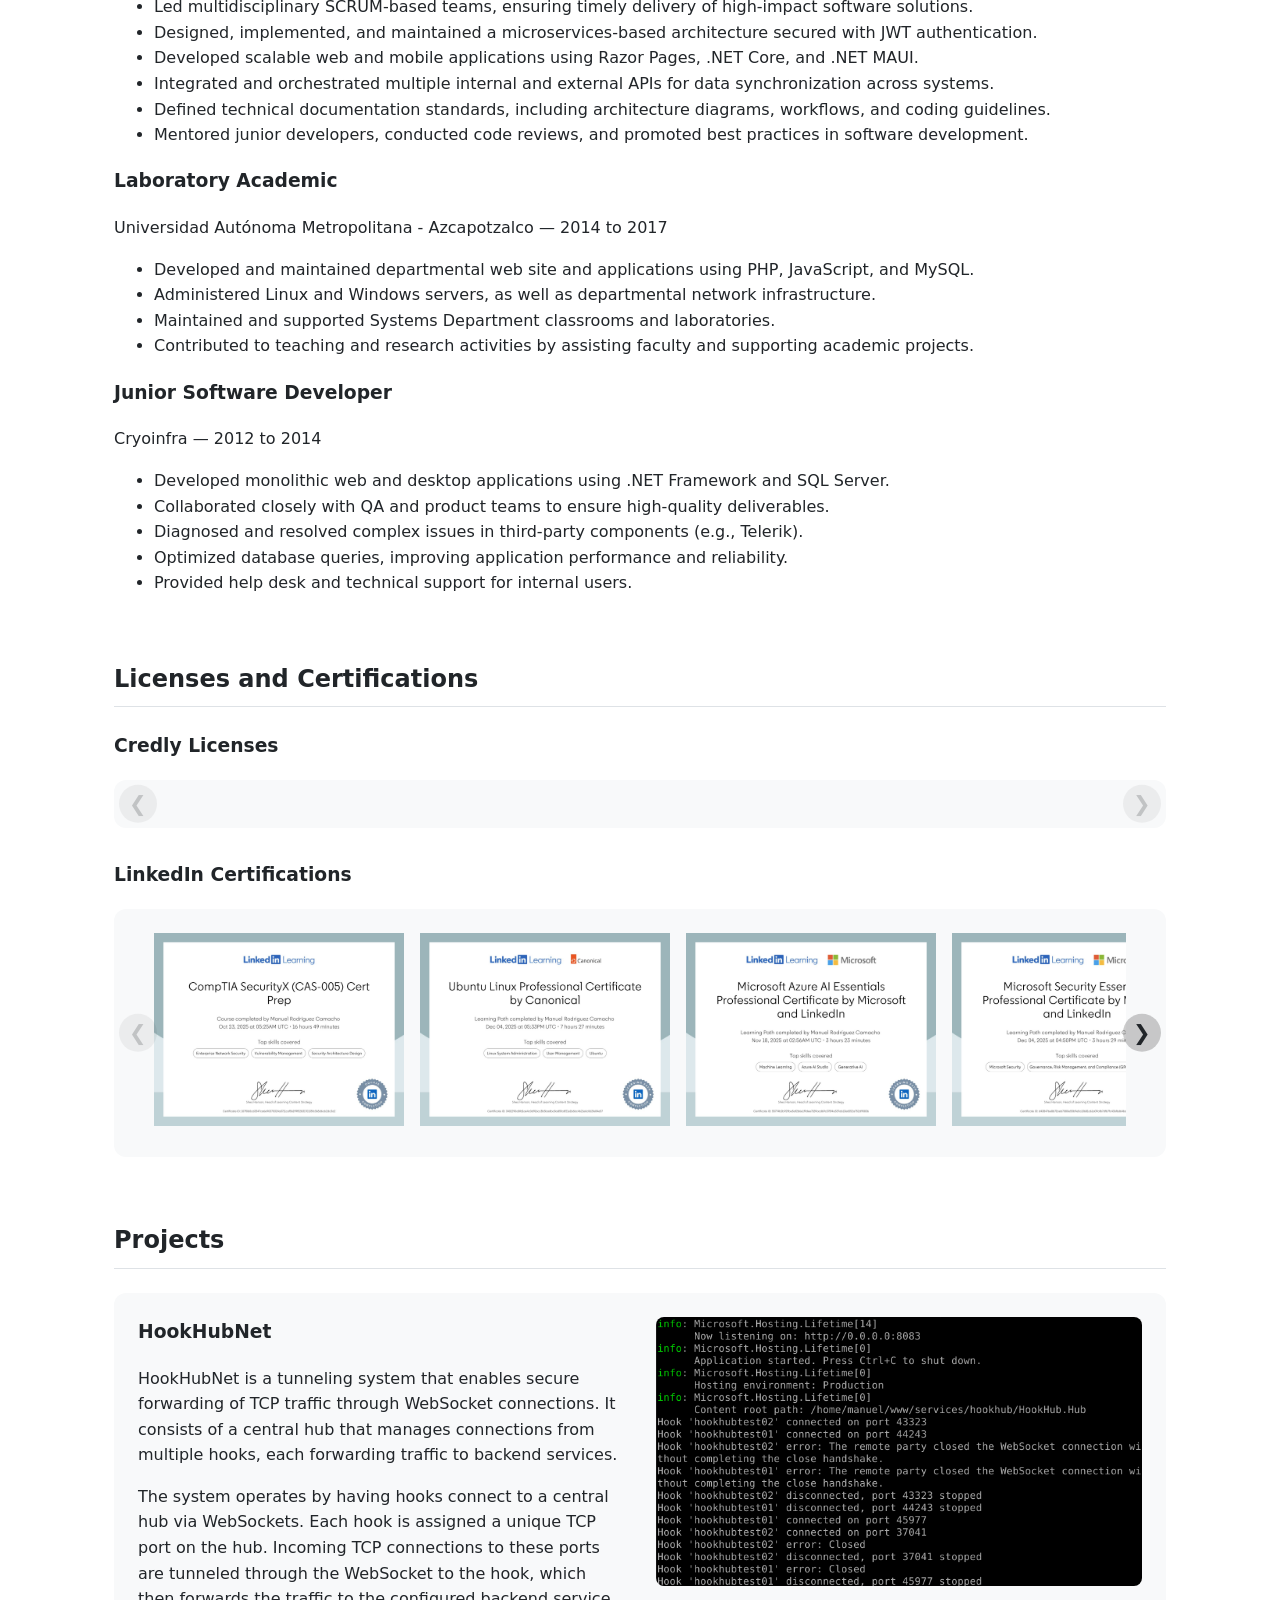
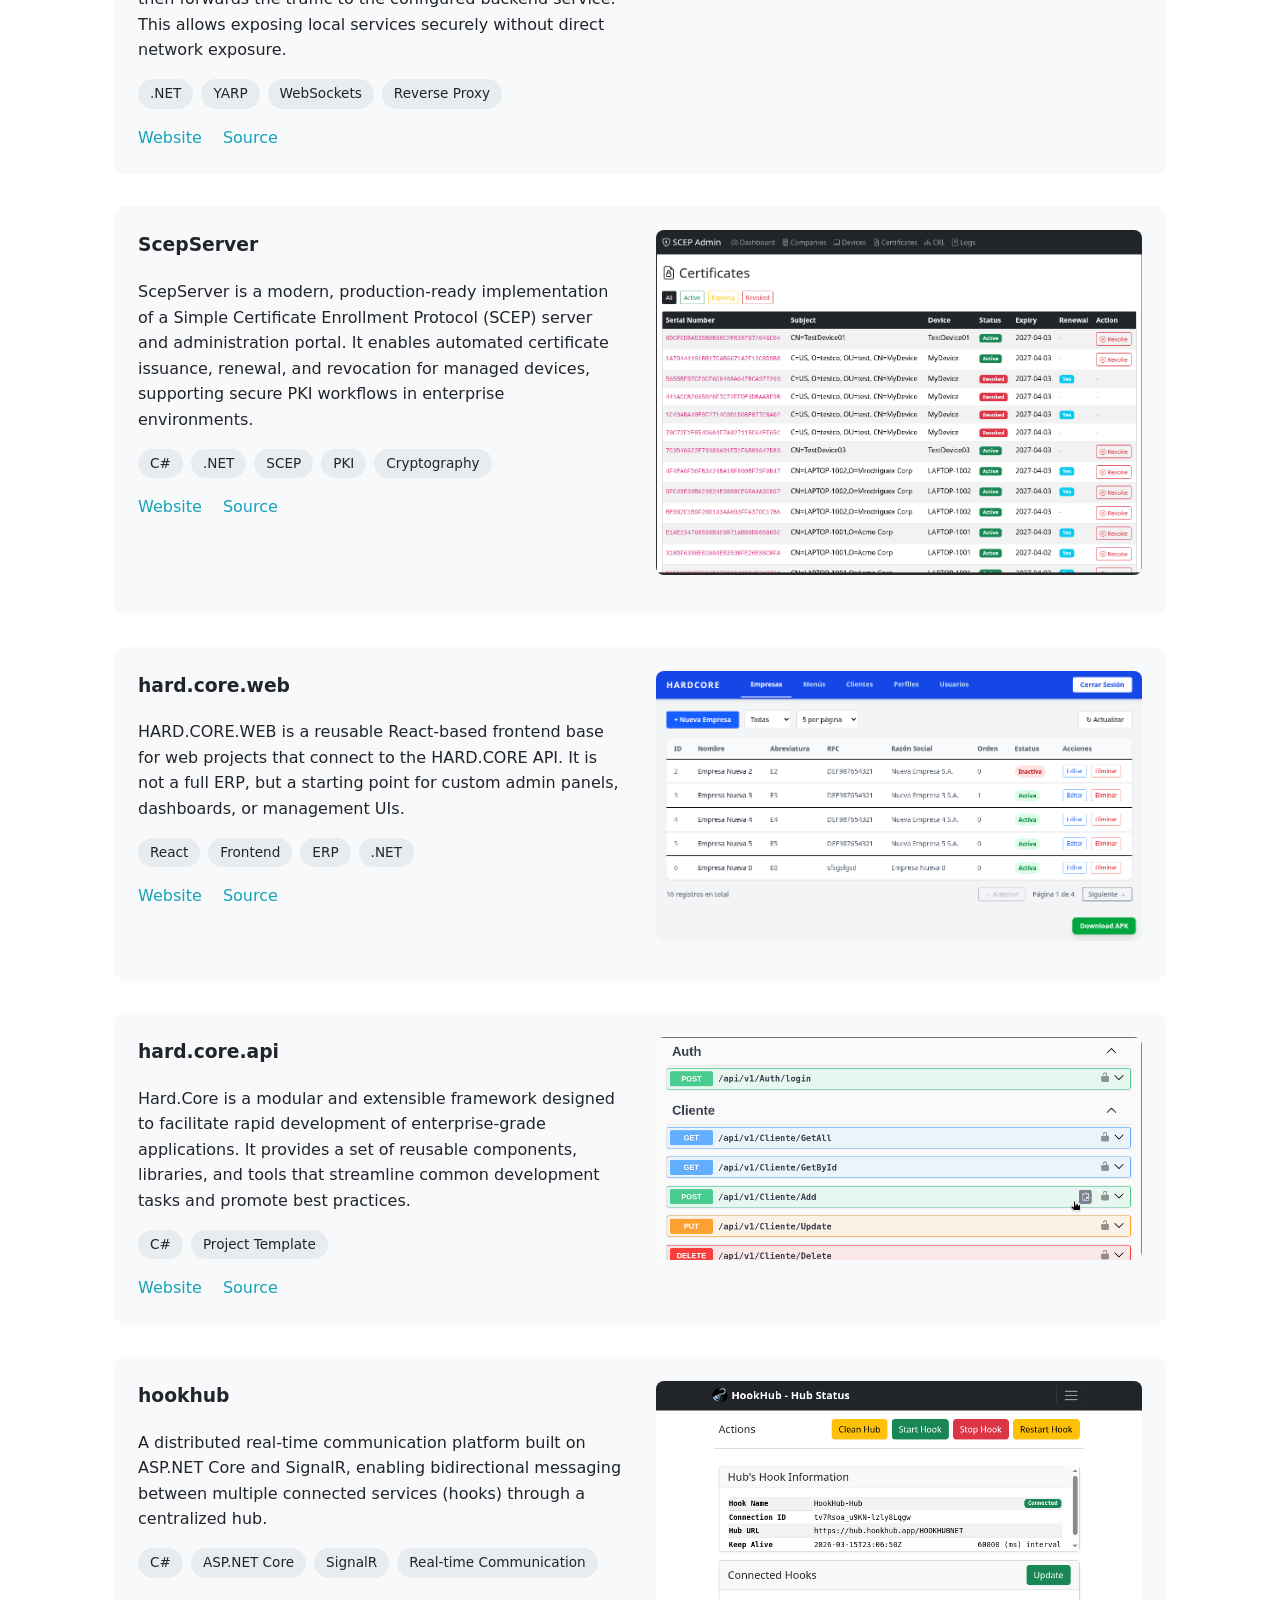
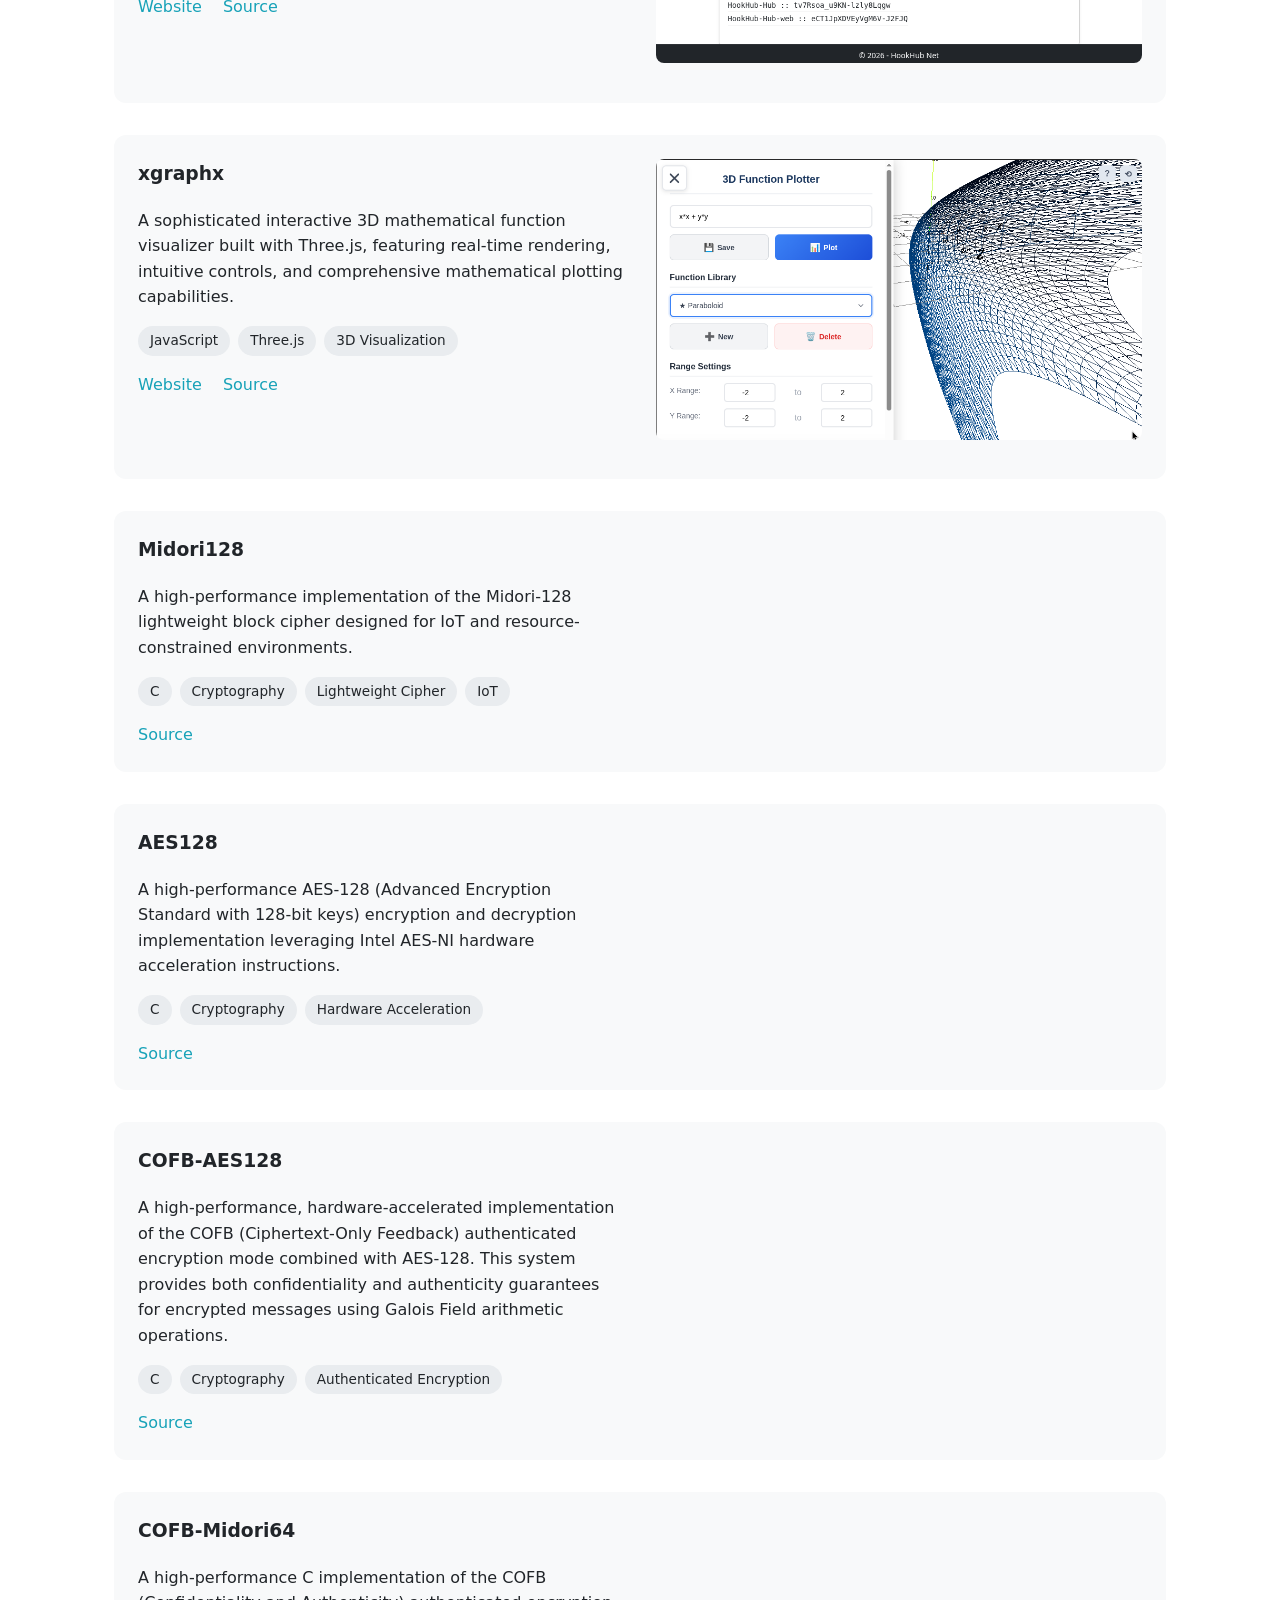
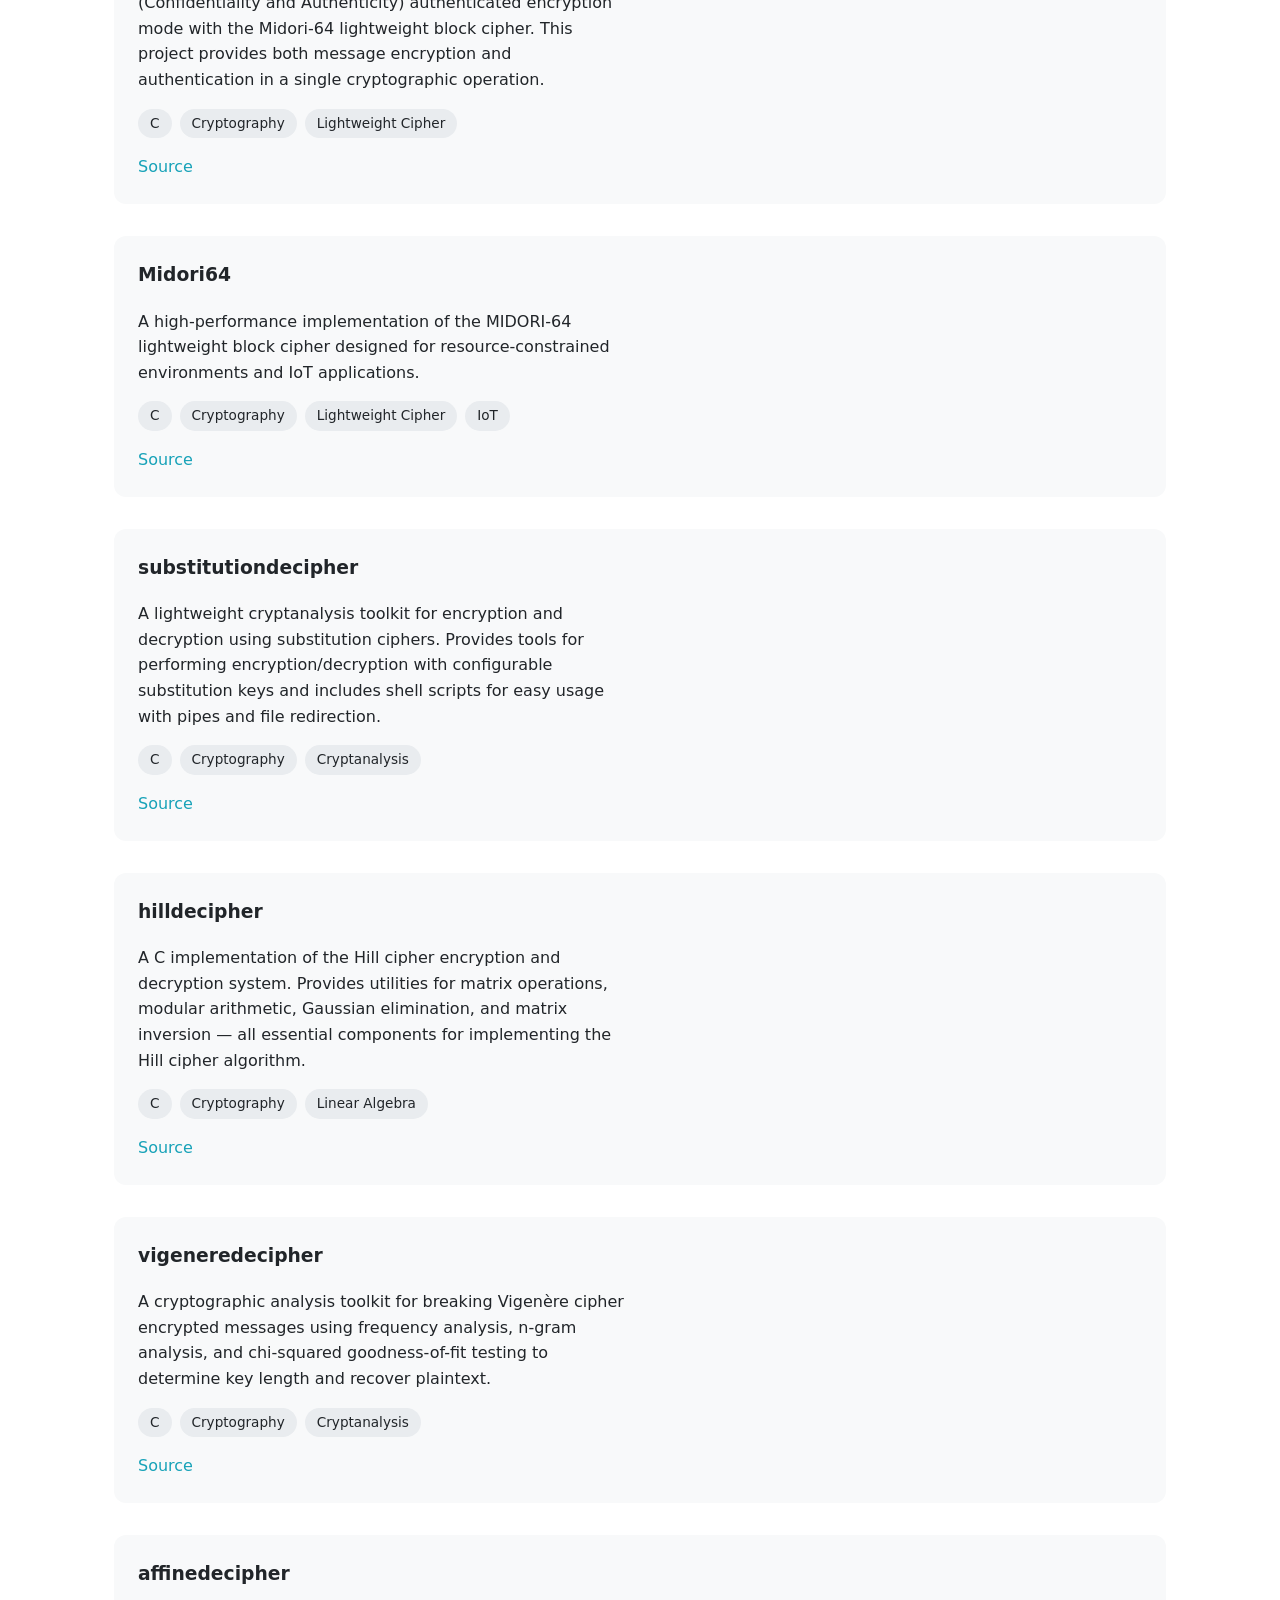
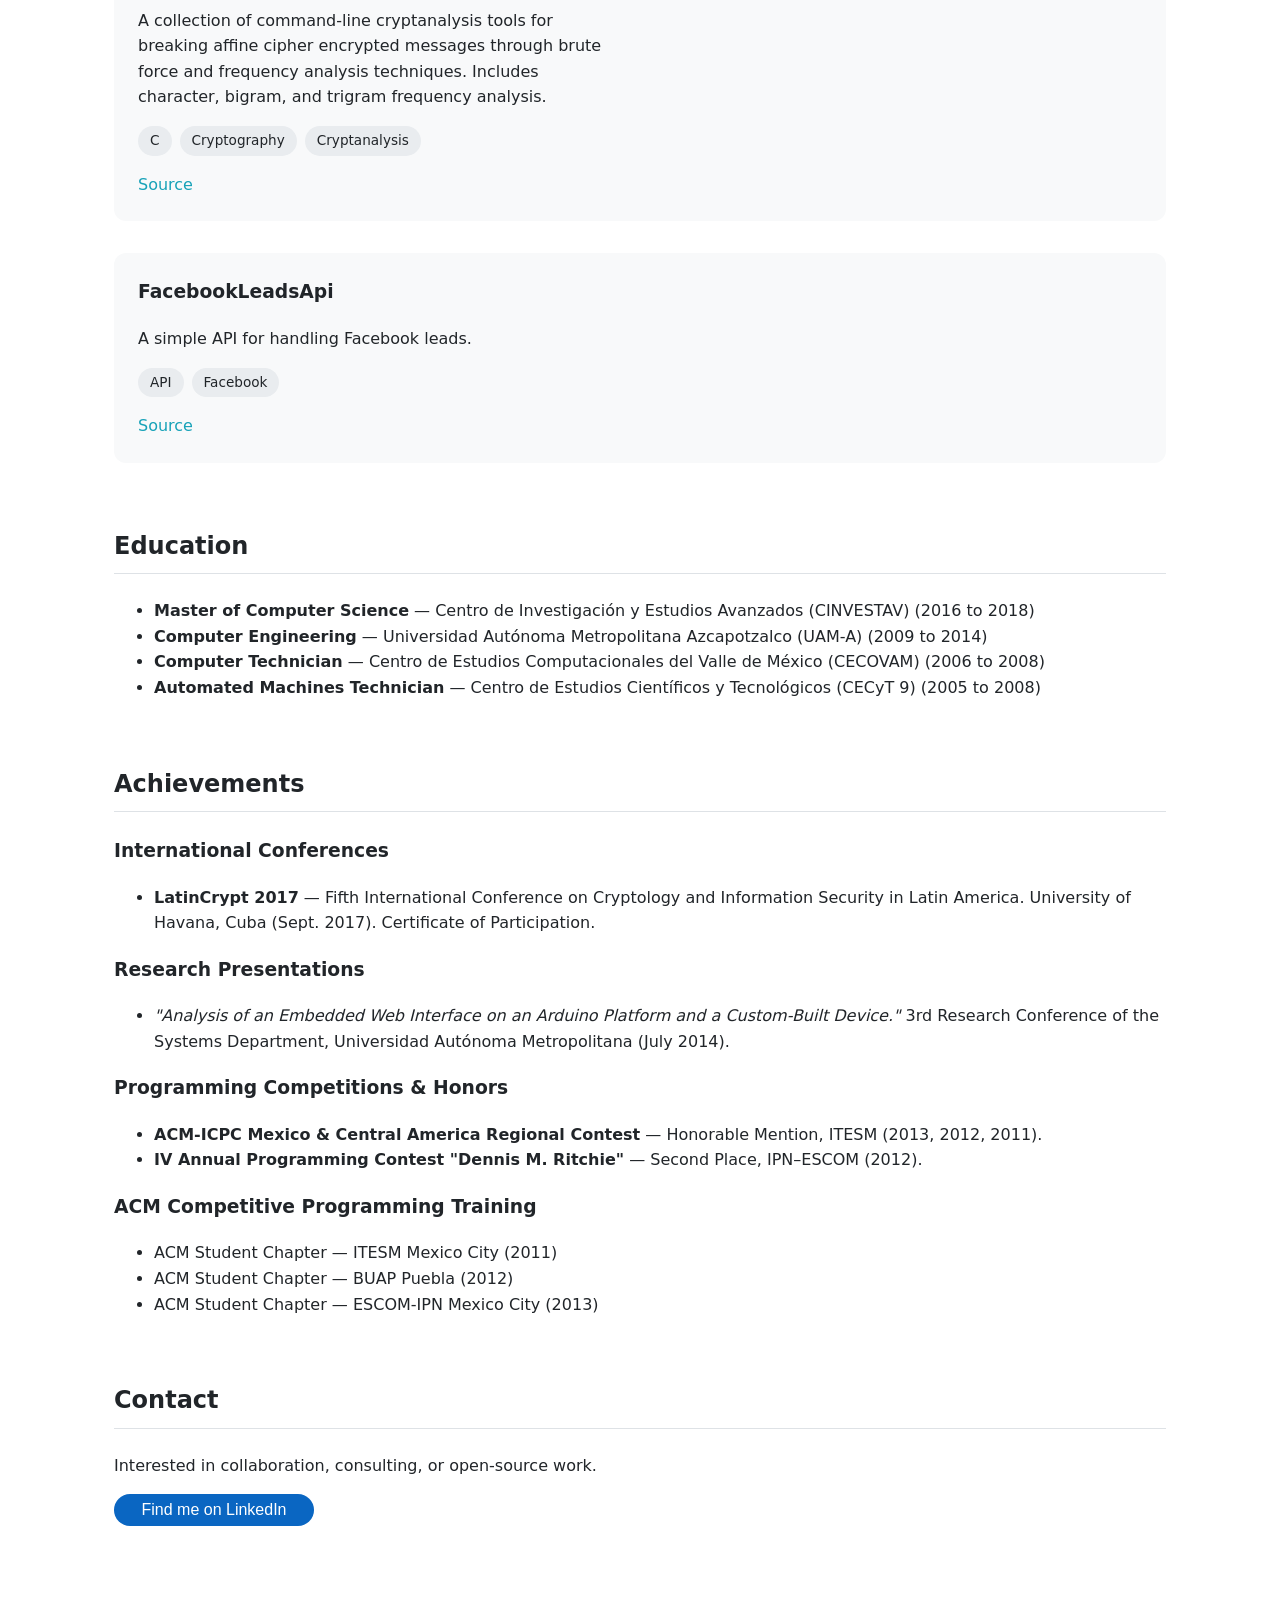
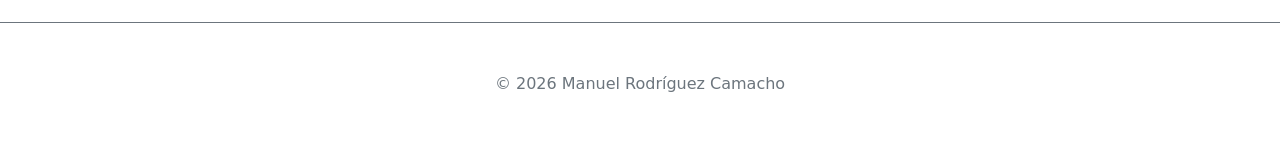
==== commit 0e66c723: "Certifications added" ====
--- a/en/index.html
+++ b/en/index.html
@@ -23,6 +23,7 @@
         <a href="#about" class="nav-link">About</a>
         <a href="#skills" class="nav-link">Skills</a>
         <a href="#experience" class="nav-link">Experience</a>
+        <a href="#licenses" class="nav-link">Licenses</a>
         <a href="#projects" class="nav-link">Projects</a>
         <a href="#education" class="nav-link">Education</a>
         <a href="#achievements" class="nav-link">Achievements</a>
@@ -133,6 +134,157 @@
       </div>
     </section>
 
+    <section class="section" id="licenses">
+      
+      <h2>Licenses and Certifications</h2>
+      <div class="license-item">
+        <h3>Credly Licenses</h3>
+
+        <div class="license-carousel">
+          <button class="carousel-btn carousel-prev" aria-label="Previous license">&#10094;</button>
+          <div class="license-track">
+
+            <div data-iframe-width="250" data-iframe-height="270"
+              data-share-badge-id="3eb9d44f-f8f0-4fb6-8540-37288806dde9" data-share-badge-host="https://www.credly.com">
+            </div>
+
+            <div data-iframe-width="250" data-iframe-height="270"
+              data-share-badge-id="bb658e0d-78eb-486e-8f12-5d156413e3bf" data-share-badge-host="https://www.credly.com">
+            </div>
+
+            <div data-iframe-width="250" data-iframe-height="270"
+              data-share-badge-id="f92750c8-c75d-446c-8d93-35321238712a" data-share-badge-host="https://www.credly.com">
+            </div>
+
+            <div data-iframe-width="250" data-iframe-height="270"
+              data-share-badge-id="d5814a64-3b62-4b1b-ac33-795ebdb0e0b5" data-share-badge-host="https://www.credly.com">
+            </div>
+
+            <div data-iframe-width="250" data-iframe-height="270"
+              data-share-badge-id="32bc40b1-1e6d-4b23-932f-5aa404c2ce87" data-share-badge-host="https://www.credly.com">
+            </div>
+
+            <div data-iframe-width="250" data-iframe-height="270"
+              data-share-badge-id="9eac3e88-d599-4ed4-8ff2-87d05c5a7ae4" data-share-badge-host="https://www.credly.com">
+            </div>
+
+            <div data-iframe-width="250" data-iframe-height="270"
+              data-share-badge-id="61bff76d-0315-48e3-a59e-0dbfbfd16c1e" data-share-badge-host="https://www.credly.com">
+            </div>
+
+            <div data-iframe-width="250" data-iframe-height="270"
+              data-share-badge-id="d3a09102-348f-4e18-b69d-0049618e8b7c" data-share-badge-host="https://www.credly.com">
+            </div>
+
+          </div>
+          <button class="carousel-btn carousel-next" aria-label="Next license">&#10095;</button>
+        </div>
+      </div>
+
+      <div class="license-item">
+        <h3>LinkedIn Certifications</h3>
+        <div class="license-carousel">
+          <button class="carousel-btn carousel-prev" aria-label="Previous license">&#10094;</button>
+          <div class="license-track">
+
+            <div>
+              <a href="https://www.linkedin.com/learning/certificates/107f0b0cd3347ca6e90370324a3711caf56199f5283170135fc365d6cb2dc3a2"
+                target="_blank">
+                <img
+                  src="../assets/images/certificates/107f0b0cd3347ca6e90370324a3711caf56199f5283170135fc365d6cb2dc3a2.jpeg"
+                  alt="My Certificate" style="max-width: 250px; max-height: 270px;">
+              </a>
+            </div>
+
+            <div>
+              <a href="https://www.linkedin.com/learning/certificates/3401290a8fd1ae4c0d916cc3b5badbc8ad5fcdf21e1b6bc4621e6c062fe84e57"
+                target="_blank">
+                <img
+                  src="../assets/images/certificates/3401290a8fd1ae4c0d916cc3b5badbc8ad5fcdf21e1b6bc4621e6c062fe84e57.jpeg"
+                  alt="My Certificate" style="max-width: 250px; max-height: 270px;">
+              </a>
+            </div>
+
+            <div>
+              <a href="https://www.linkedin.com/learning/certificates/55774b2b929be5af2b6e1f9dee7189acd69c375f4a337ab13e6552a752d95836"
+                target="_blank">
+                <img
+                  src="../assets/images/certificates/55774b2b929be5af2b6e1f9dee7189acd69c375f4a337ab13e6552a752d95836.jpeg"
+                  alt="My Certificate" style="max-width: 250px; max-height: 270px;">
+              </a>
+            </div>
+
+            <div>
+              <a href="https://www.linkedin.com/learning/certificates/d438476e8b71beb7080e55b9e5a13681a61a09afb7dfb7fc436f6d64ba91f8f2"
+                target="_blank">
+                <img
+                  src="../assets/images/certificates/d438476e8b71beb7080e55b9e5a13681a61a09afb7dfb7fc436f6d64ba91f8f2.jpeg"
+                  alt="My Certificate" style="max-width: 250px; max-height: 270px;">
+              </a>
+            </div>
+
+            <div>
+              <a href="https://www.linkedin.com/learning/certificates/62b1a66b809e4feccd7e0a0b8d2af13d3170a1e2da168b1fffa99b44ab9970ca"
+                target="_blank">
+                <img
+                  src="../assets/images/certificates/62b1a66b809e4feccd7e0a0b8d2af13d3170a1e2da168b1fffa99b44ab9970ca.jpeg"
+                  alt="My Certificate" style="max-width: 250px; max-height: 270px;">
+              </a>
+            </div>
+
+            <div>
+              <a href="https://www.linkedin.com/learning/certificates/745dbecdf3b208caa2668103553e1f1f3ec1c707a652c45a740e99f8ead0ea2e"
+                target="_blank">
+                <img
+                  src="../assets/images/certificates/745dbecdf3b208caa2668103553e1f1f3ec1c707a652c45a740e99f8ead0ea2e.jpeg"
+                  alt="My Certificate" style="max-width: 250px; max-height: 270px;">
+              </a>
+            </div>
+
+            <div>
+              <a href="https://www.linkedin.com/learning/certificates/3b1d7d19dc8da28b0510515f72f7f456216373447c2cb5492617901666654bd8"
+                target="_blank">
+                <img
+                  src="../assets/images/certificates/3b1d7d19dc8da28b0510515f72f7f456216373447c2cb5492617901666654bd8.jpeg"
+                  alt="My Certificate" style="max-width: 250px; max-height: 270px;">
+              </a>
+            </div>
+
+            <div>
+              <a href="https://www.linkedin.com/learning/certificates/3cadcd315758235da1b3e220fe92bed281cbab86e78b048d2212f3d9ec8aada1"
+                target="_blank">
+                <img
+                  src="../assets/images/certificates/3cadcd315758235da1b3e220fe92bed281cbab86e78b048d2212f3d9ec8aada1.jpeg"
+                  alt="My Certificate" style="max-width: 250px; max-height: 270px;">
+              </a>
+            </div>
+
+            <div>
+              <a href="https://www.linkedin.com/learning/certificates/0370410762a7313df862d9d11e515b3310cc3edfc62ed215af7b820c1accc4c5"
+                target="_blank">
+                <img
+                  src="../assets/images/certificates/0370410762a7313df862d9d11e515b3310cc3edfc62ed215af7b820c1accc4c5.jpeg"
+                  alt="My Certificate" style="max-width: 250px; max-height: 270px;">
+              </a>
+            </div>
+
+            <div>
+              <a href="https://www.linkedin.com/learning/certificates/23781ca87fb58ad572a33f8bdd736020bdd4b544fb42d417dad4b950b698be21"
+                target="_blank">
+                <img
+                  src="../assets/images/certificates/23781ca87fb58ad572a33f8bdd736020bdd4b544fb42d417dad4b950b698be21.jpeg"
+                  alt="My Certificate" style="max-width: 250px; max-height: 270px;">
+              </a>
+            </div>
+
+          </div>
+          <button class="carousel-btn carousel-next" aria-label="Next license">&#10095;</button>
+        </div>
+
+      </div>
+
+    </section>
+
     <section class="section" id="projects">
       <h2>Projects</h2>
 
@@ -145,8 +297,10 @@
             connections. It consists of a central hub that manages connections from multiple hooks, each forwarding
             traffic to backend services.
           </p>
-          <p>The system operates by having hooks connect to a central hub via WebSockets. Each hook is assigned a unique
-            TCP port on the hub. Incoming TCP connections to these ports are tunneled through the WebSocket to the hook,
+          <p>The system operates by having hooks connect to a central hub via WebSockets. Each hook is assigned a
+            unique
+            TCP port on the hub. Incoming TCP connections to these ports are tunneled through the WebSocket to the
+            hook,
             which then forwards the traffic to the configured backend service. This allows exposing local services
             securely without direct network exposure.</p>
 
@@ -173,7 +327,9 @@
         <div class="project-info">
           <h3>ScepServer</h3>
           <p>
-            ScepServer is a modern, production-ready implementation of a Simple Certificate Enrollment Protocol (SCEP) server and administration portal. It enables automated certificate issuance, renewal, and revocation for managed devices, supporting secure PKI workflows in enterprise environments.
+            ScepServer is a modern, production-ready implementation of a Simple Certificate Enrollment Protocol (SCEP)
+            server and administration portal. It enables automated certificate issuance, renewal, and revocation for
+            managed devices, supporting secure PKI workflows in enterprise environments.
           </p>
 
           <ul class="tags">
@@ -200,7 +356,8 @@
         <div class="project-info">
           <h3>hard.core.web</h3>
           <p>
-            HARD.CORE.WEB is a reusable React-based frontend base for web projects that connect to the HARD.CORE API. It is not a full ERP, but a starting point for custom admin panels, dashboards, or management UIs.
+            HARD.CORE.WEB is a reusable React-based frontend base for web projects that connect to the HARD.CORE API.
+            It is not a full ERP, but a starting point for custom admin panels, dashboards, or management UIs.
           </p>
 
           <ul class="tags">
@@ -217,7 +374,8 @@
         </div>
 
         <div class="project-images">
-          <img src="../assets/images/projects_hard_core_web.png" alt="Hard.Core.Web desktop screenshot" data-viewer-image>
+          <img src="../assets/images/projects_hard_core_web.png" alt="Hard.Core.Web desktop screenshot"
+            data-viewer-image>
         </div>
 
       </article>
@@ -227,7 +385,9 @@
         <div class="project-info">
           <h3>hard.core.api</h3>
           <p>
-            Hard.Core is a modular and extensible framework designed to facilitate rapid development of enterprise-grade applications. It provides a set of reusable components, libraries, and tools that streamline common development tasks and promote best practices.
+            Hard.Core is a modular and extensible framework designed to facilitate rapid development of
+            enterprise-grade applications. It provides a set of reusable components, libraries, and tools that
+            streamline common development tasks and promote best practices.
           </p>
 
           <ul class="tags">
@@ -242,7 +402,8 @@
         </div>
 
         <div class="project-images">
-          <img src="../assets/images/projects_hard_core_api.png" alt="Hard.Core.API desktop screenshot" data-viewer-image>
+          <img src="../assets/images/projects_hard_core_api.png" alt="Hard.Core.API desktop screenshot"
+            data-viewer-image>
         </div>
       </article>
 
@@ -296,7 +457,7 @@
 
         <div class="project-images">
           <img src="../assets/images/projects_xgraphx.png" alt="XGraphX desktop screenshot" data-viewer-image>
-        </div>        
+        </div>
       </article>
 
       <!-- PROJECT CARD -->
@@ -347,8 +508,10 @@
         <div class="project-info">
           <h3>COFB-AES128</h3>
           <p>
-            A high-performance, hardware-accelerated implementation of the COFB (Ciphertext-Only Feedback) authenticated
-            encryption mode combined with AES-128. This system provides both confidentiality and authenticity guarantees
+            A high-performance, hardware-accelerated implementation of the COFB (Ciphertext-Only Feedback)
+            authenticated
+            encryption mode combined with AES-128. This system provides both confidentiality and authenticity
+            guarantees
             for encrypted messages using Galois Field arithmetic operations.
           </p>
 
@@ -369,7 +532,8 @@
         <div class="project-info">
           <h3>COFB-Midori64</h3>
           <p>
-            A high-performance C implementation of the COFB (Confidentiality and Authenticity) authenticated encryption
+            A high-performance C implementation of the COFB (Confidentiality and Authenticity) authenticated
+            encryption
             mode with the Midori-64 lightweight block cipher. This project provides both message encryption and
             authentication in a single cryptographic operation.
           </p>
@@ -414,7 +578,9 @@
         <div class="project-info">
           <h3>substitutiondecipher</h3>
           <p>
-            A lightweight cryptanalysis toolkit for encryption and decryption using substitution ciphers. Provides tools for performing encryption/decryption with configurable substitution keys and includes shell scripts for easy usage with pipes and file redirection.
+            A lightweight cryptanalysis toolkit for encryption and decryption using substitution ciphers. Provides
+            tools for performing encryption/decryption with configurable substitution keys and includes shell scripts
+            for easy usage with pipes and file redirection.
           </p>
 
           <ul class="tags">
@@ -434,7 +600,9 @@
         <div class="project-info">
           <h3>hilldecipher</h3>
           <p>
-            A C implementation of the Hill cipher encryption and decryption system. Provides utilities for matrix operations, modular arithmetic, Gaussian elimination, and matrix inversion — all essential components for implementing the Hill cipher algorithm.
+            A C implementation of the Hill cipher encryption and decryption system. Provides utilities for matrix
+            operations, modular arithmetic, Gaussian elimination, and matrix inversion — all essential components for
+            implementing the Hill cipher algorithm.
           </p>
 
           <ul class="tags">
@@ -454,7 +622,8 @@
         <div class="project-info">
           <h3>vigeneredecipher</h3>
           <p>
-            A cryptographic analysis toolkit for breaking Vigenère cipher encrypted messages using frequency analysis, n-gram analysis, and chi-squared goodness-of-fit testing to determine key length and recover plaintext.
+            A cryptographic analysis toolkit for breaking Vigenère cipher encrypted messages using frequency analysis,
+            n-gram analysis, and chi-squared goodness-of-fit testing to determine key length and recover plaintext.
           </p>
 
           <ul class="tags">
@@ -474,7 +643,8 @@
         <div class="project-info">
           <h3>affinedecipher</h3>
           <p>
-            A collection of command-line cryptanalysis tools for breaking affine cipher encrypted messages through brute force and frequency analysis techniques. Includes character, bigram, and trigram frequency analysis.
+            A collection of command-line cryptanalysis tools for breaking affine cipher encrypted messages through
+            brute force and frequency analysis techniques. Includes character, bigram, and trigram frequency analysis.
           </p>
 
           <ul class="tags">
@@ -514,7 +684,8 @@
     <section class="section" id="education">
       <h2>Education</h2>
       <ul class="education-list">
-        <li><strong>Master of Computer Science</strong> — Centro de Investigación y Estudios Avanzados (CINVESTAV) (2016
+        <li><strong>Master of Computer Science</strong> — Centro de Investigación y Estudios Avanzados (CINVESTAV)
+          (2016
           to 2018)</li>
         <li><strong>Computer Engineering</strong> — Universidad Autónoma Metropolitana Azcapotzalco (UAM-A) (2009 to
           2014)</li>
@@ -544,7 +715,8 @@
         <ul>
           <li><strong>ACM-ICPC Mexico & Central America Regional Contest</strong> — Honorable Mention, ITESM (2013,
             2012, 2011).</li>
-          <li><strong>IV Annual Programming Contest "Dennis M. Ritchie"</strong> — Second Place, IPN–ESCOM (2012).</li>
+          <li><strong>IV Annual Programming Contest "Dennis M. Ritchie"</strong> — Second Place, IPN–ESCOM (2012).
+          </li>
         </ul>
 
         <h3>ACM Competitive Programming Training</h3>
@@ -592,6 +764,7 @@
   </footer>
 
   <script src="../assets/js/main.js"></script>
+  <script type="text/javascript" async src="//cdn.credly.com/assets/utilities/embed.js"></script>
 
   <div class="image-viewer" id="image-viewer" aria-hidden="true">
     <div class="image-viewer-overlay" data-viewer-close></div>
@@ -609,4 +782,4 @@
 
 </body>
 
-</html>
+</html>
--- a/assets/css/style.css
+++ b/assets/css/style.css
@@ -208,6 +208,78 @@
 .project-images img:focus {
   outline: 2px solid var(--accent);
   outline-offset: 3px;
+}
+
+/* License Carousel */
+.license-carousel {
+  position: relative;
+  background: var(--panel);
+  border-radius: 12px;
+  padding: 1rem 2.5rem;
+  margin-bottom: 2rem;
+}
+
+.license-track {
+  display: flex;
+  gap: 1rem;
+  overflow-x: auto;
+  scroll-behavior: smooth;
+  scroll-snap-type: x mandatory;
+  -webkit-overflow-scrolling: touch;
+  scrollbar-width: none;          /* Firefox */
+  padding: 0.5rem 0;
+}
+
+.license-track::-webkit-scrollbar {
+  display: none;                  /* Chrome/Safari */
+}
+
+.license-track > div,
+.license-track > iframe {
+  flex: 0 0 auto;
+  scroll-snap-align: start;
+}
+
+.carousel-btn {
+  position: absolute;
+  top: 50%;
+  transform: translateY(-50%);
+  z-index: 2;
+  width: 2.4rem;
+  height: 2.4rem;
+  border-radius: 50%;
+  border: none;
+  background: rgba(0, 0, 0, 0.2);
+  color: var(--text);
+  font-size: 1.3rem;
+  cursor: pointer;
+  display: flex;
+  align-items: center;
+  justify-content: center;
+  transition: background 0.3s ease, opacity 0.3s ease;
+}
+
+.carousel-btn:hover {
+  background: var(--accent);
+  color: #fff;
+}
+
+.carousel-btn:focus {
+  outline: 2px solid var(--accent);
+  outline-offset: 2px;
+}
+
+.carousel-btn[disabled] {
+  opacity: 0.25;
+  cursor: default;
+}
+
+.carousel-prev {
+  left: 0.3rem;
+}
+
+.carousel-next {
+  right: 0.3rem;
 }
 
 .image-viewer {
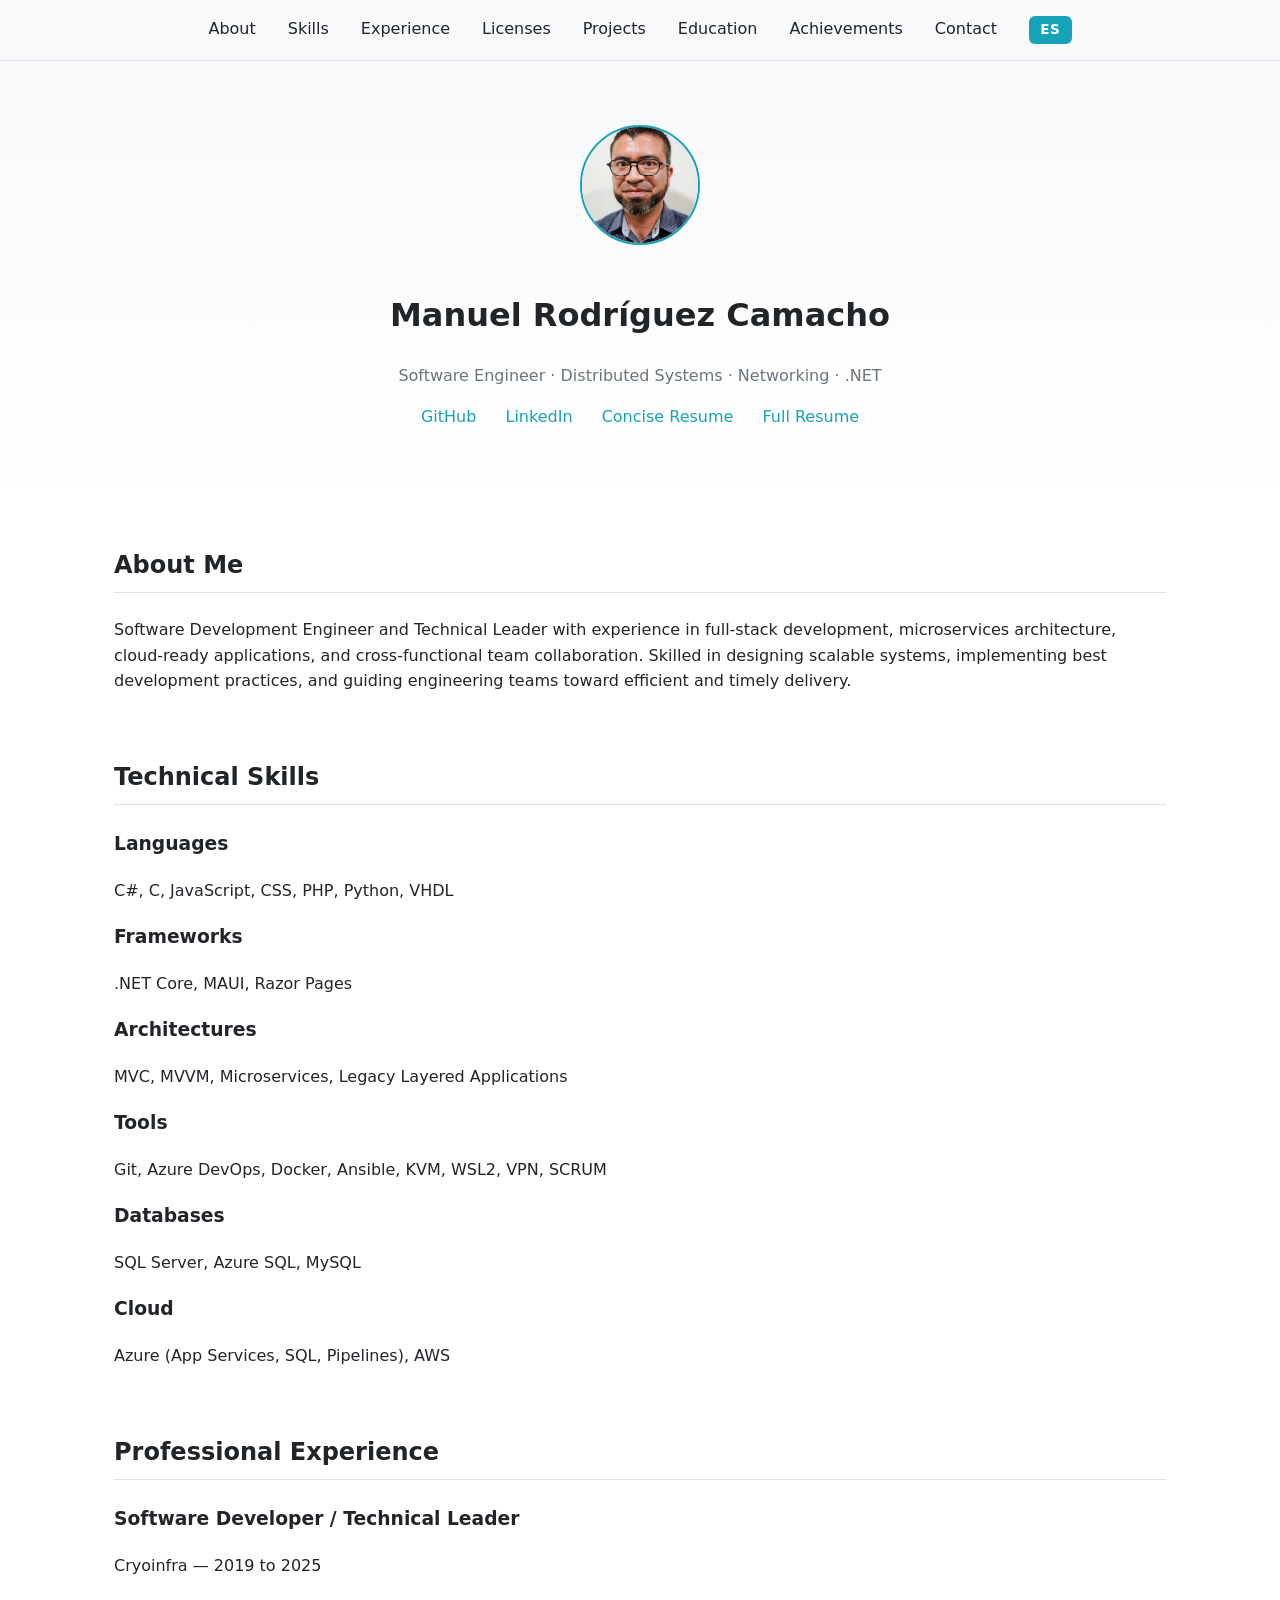
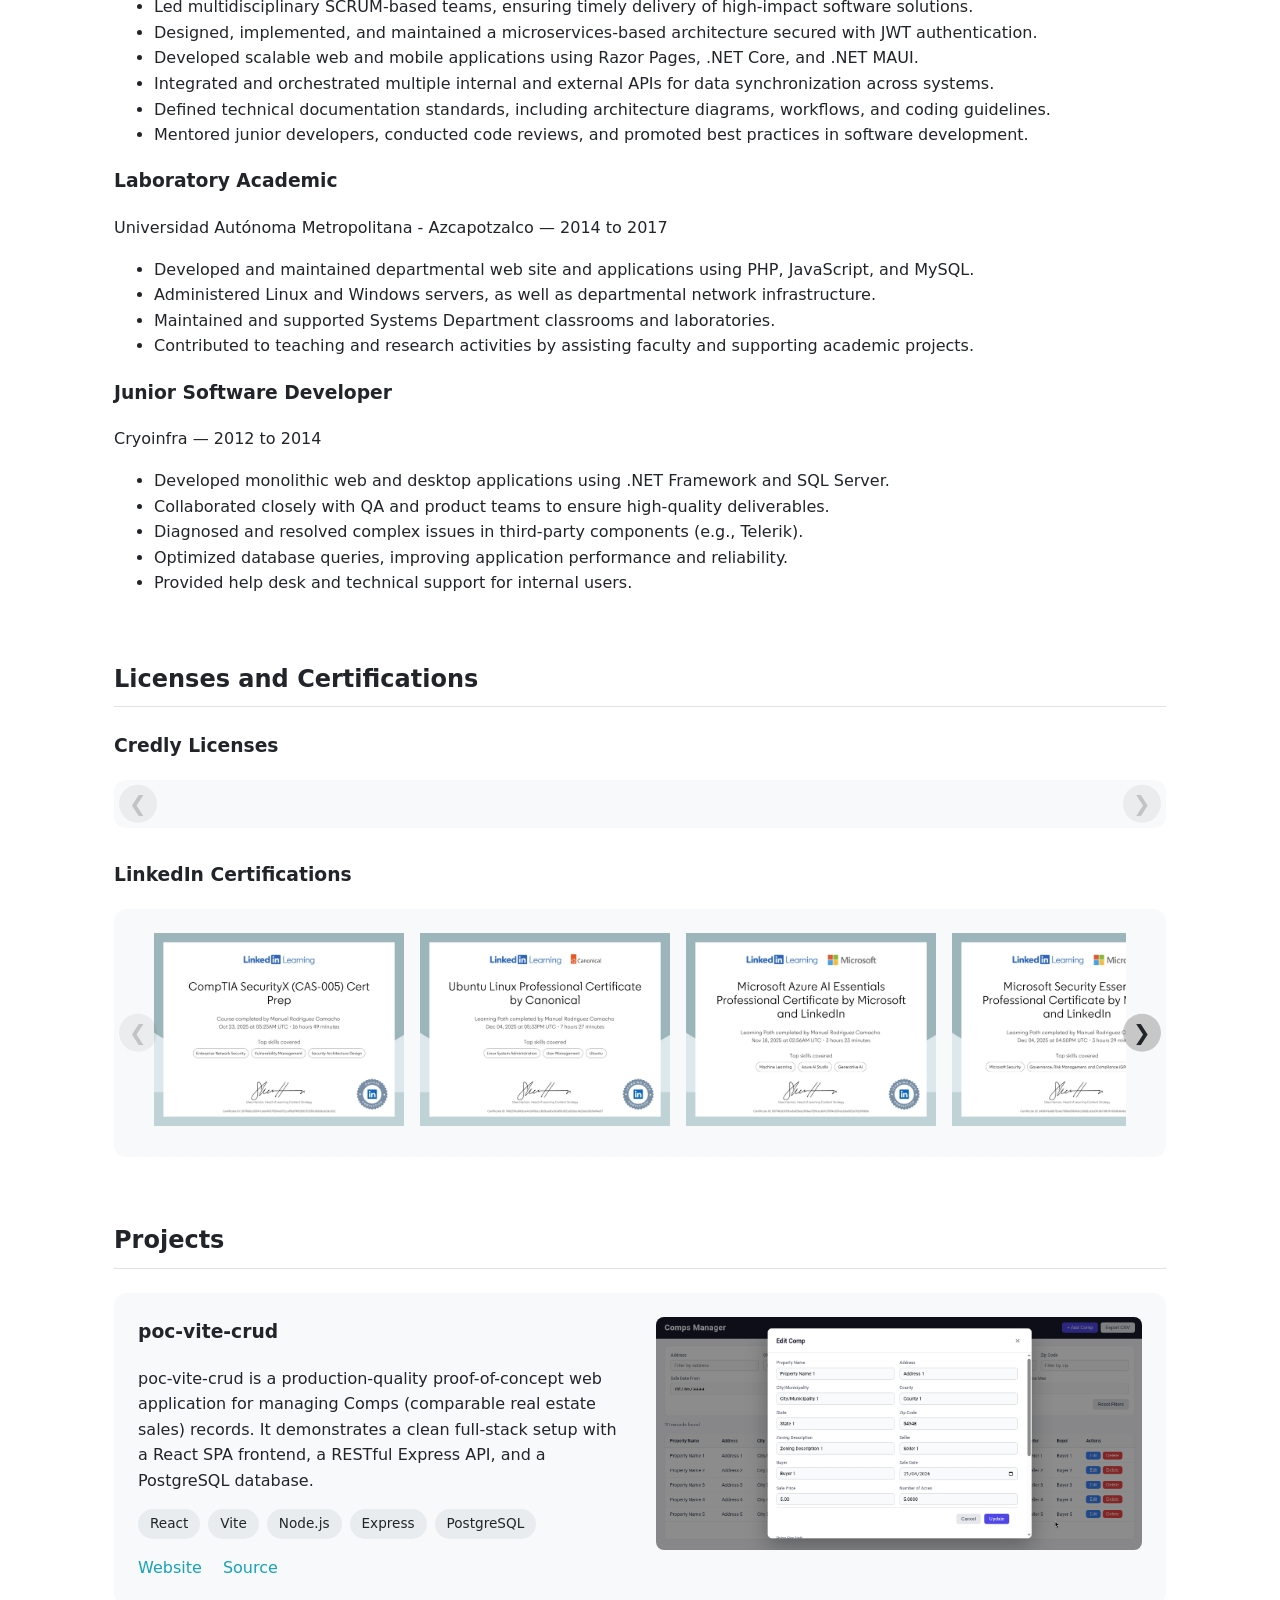
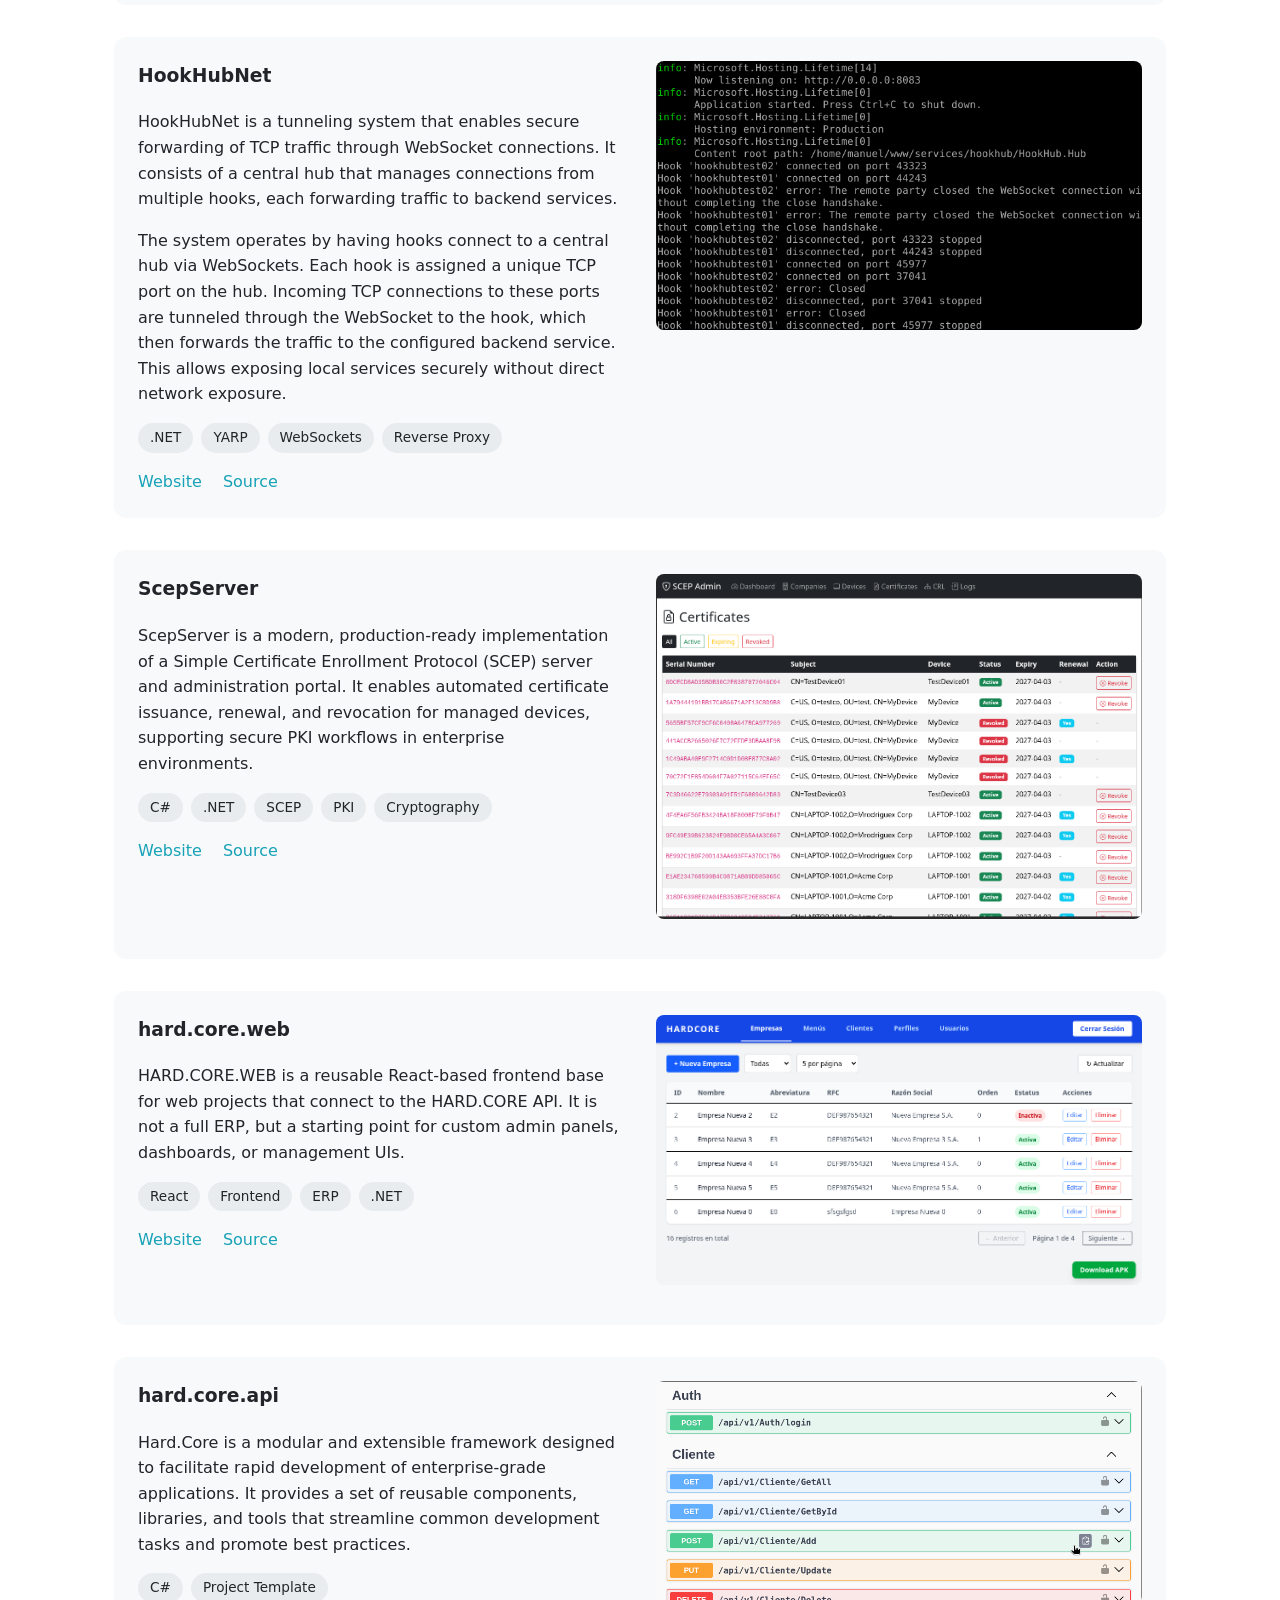
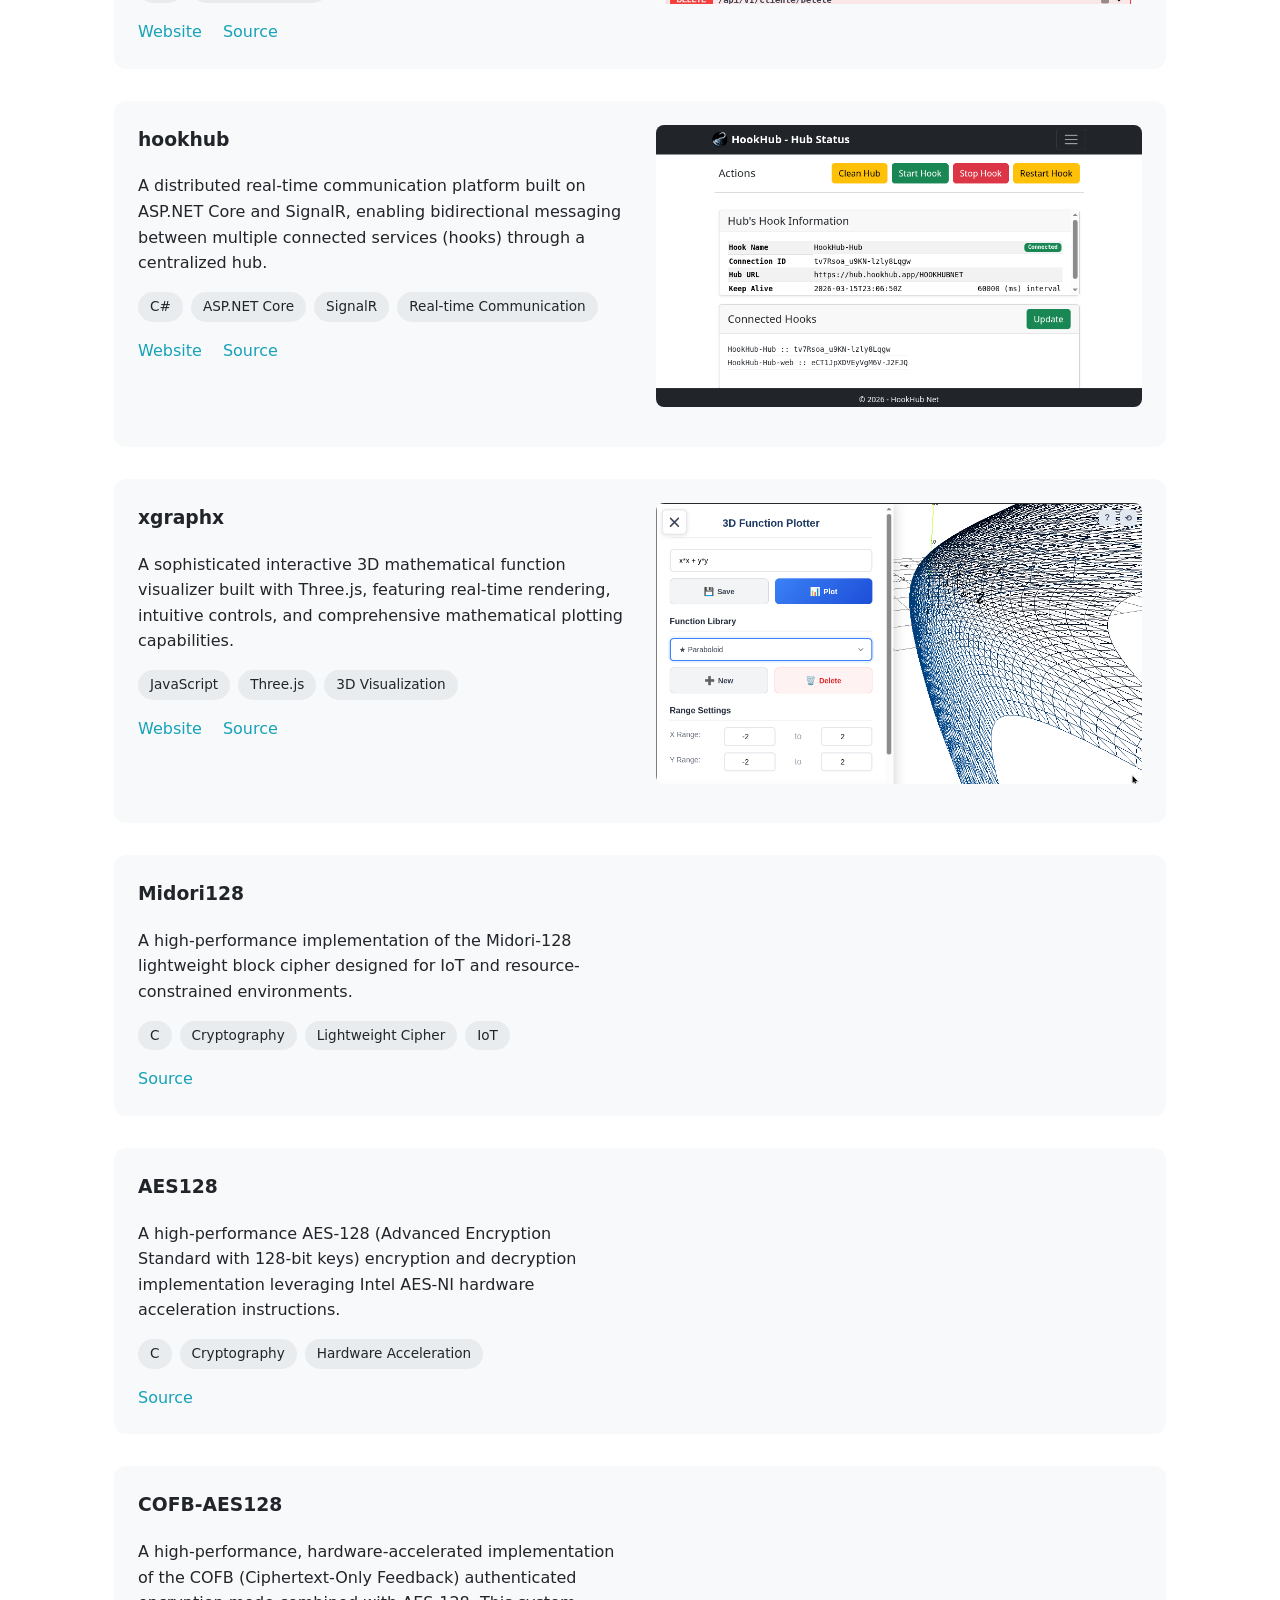
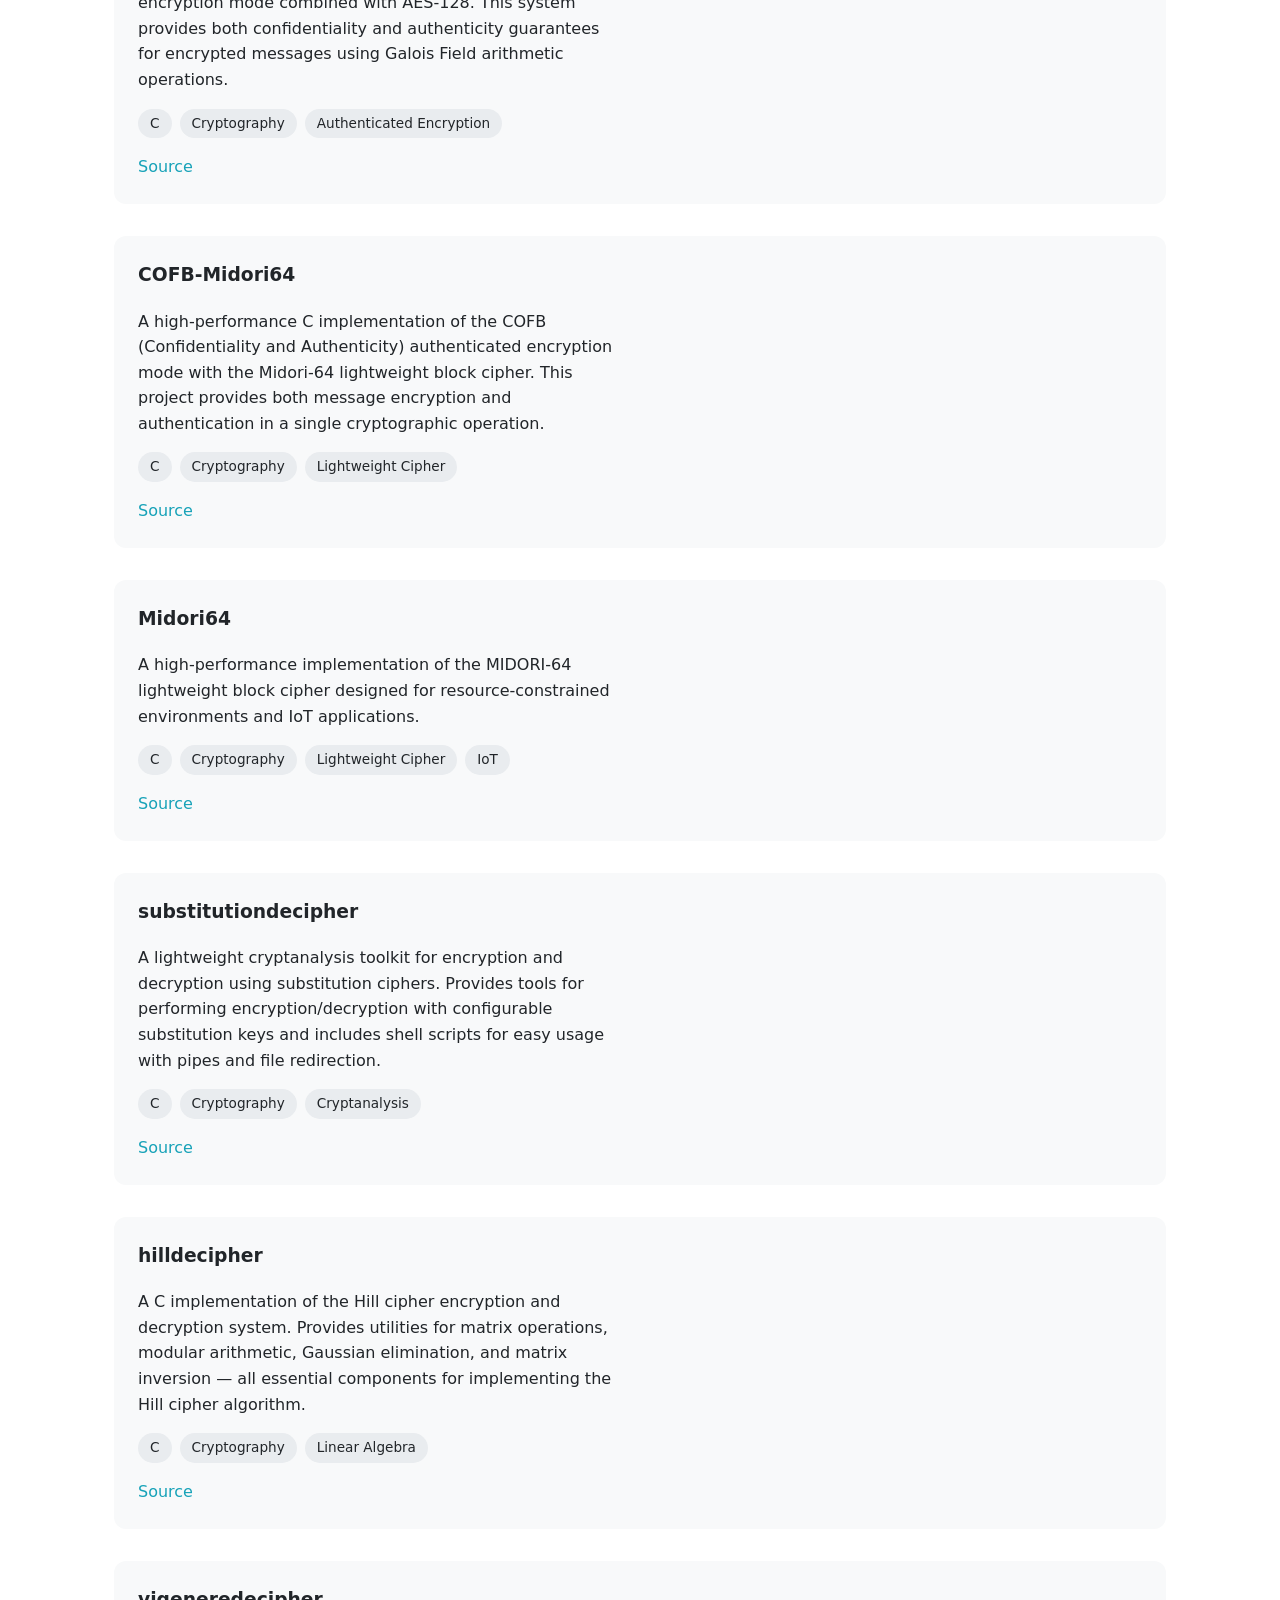
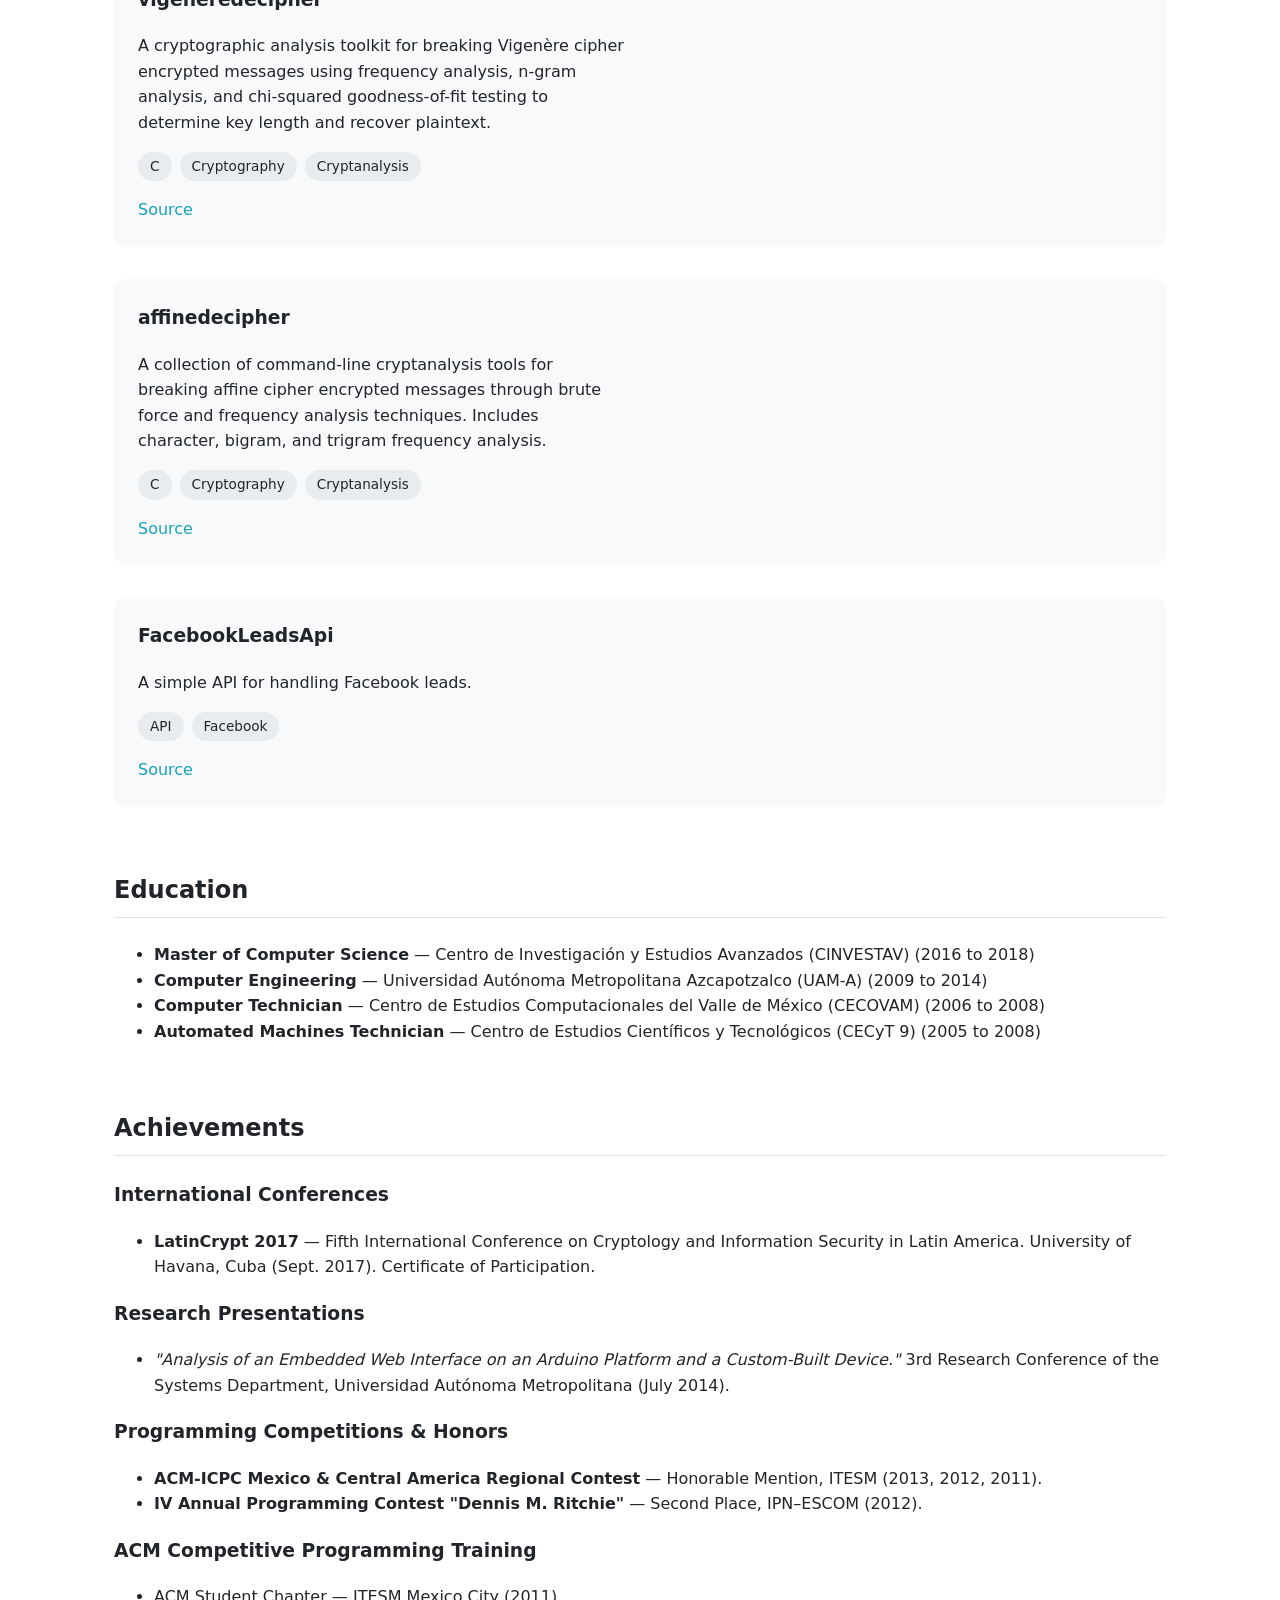
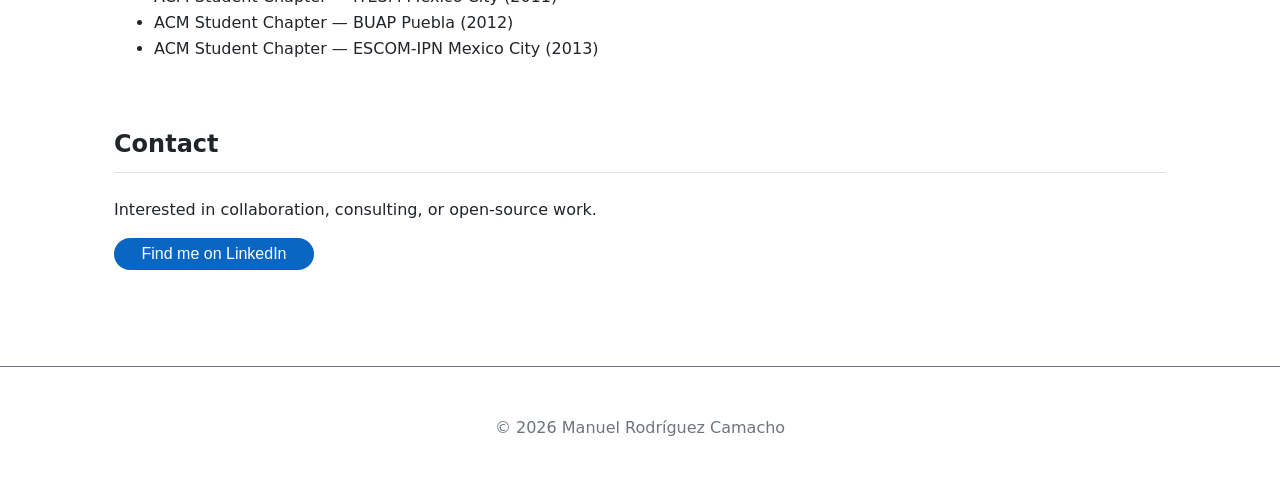
==== commit 61d0f3c0: "most recent project added" ====
--- a/en/index.html
+++ b/en/index.html
@@ -4,7 +4,9 @@
 <head>
   <meta charset="UTF-8" />
   <meta name="viewport" content="width=device-width, initial-scale=1.0" />
-  <title>Manuel Rodríguez Camacho</title>
+  <title>Manuel Rodriguez Camacho | Software Developer</title>
+  <meta name="description"
+    content="Portfolio of Manuel Rodriguez Camacho, .NET developer specialized in backend, APIs, and cloud solutions.">
   <link rel="icon" type="image/png" href="../assets/images/favicon.png" />
 
   <link rel="stylesheet" href="../assets/css/style.css" />
@@ -135,7 +137,7 @@
     </section>
 
     <section class="section" id="licenses">
-      
+
       <h2>Licenses and Certifications</h2>
       <div class="license-item">
         <h3>Credly Licenses</h3>
@@ -287,6 +289,31 @@
 
     <section class="section" id="projects">
       <h2>Projects</h2>
+
+        <!-- PROJECT CARD -->
+        <article class="project">
+          <div class="project-info">
+            <h3>poc-vite-crud</h3>
+            <p>
+              poc-vite-crud is a production-quality proof-of-concept web application for managing Comps (comparable real estate sales) records. It demonstrates a clean full-stack setup with a React SPA frontend, a RESTful Express API, and a PostgreSQL database.
+            </p>
+            <ul class="tags">
+              <li>React</li>
+              <li>Vite</li>
+              <li>Node.js</li>
+              <li>Express</li>
+              <li>PostgreSQL</li>
+            </ul>
+            <div class="project-links">
+              <a href="https://mrodriguex.github.io/poc-vite-crud/" target="_blank">Website</a>
+              <a href="https://github.com/mrodriguex/poc-vite-crud" target="_blank">Source</a>
+            </div>
+          </div>
+          <!-- Optionally add a screenshot if available -->
+          <div class="project-images">
+            <img src="../assets/images/projects_poc_vite_crud.png" alt="poc-vite-crud screenshot" data-viewer-image>
+          </div>
+        </article>
 
       <!-- PROJECT CARD -->
       <article class="project">
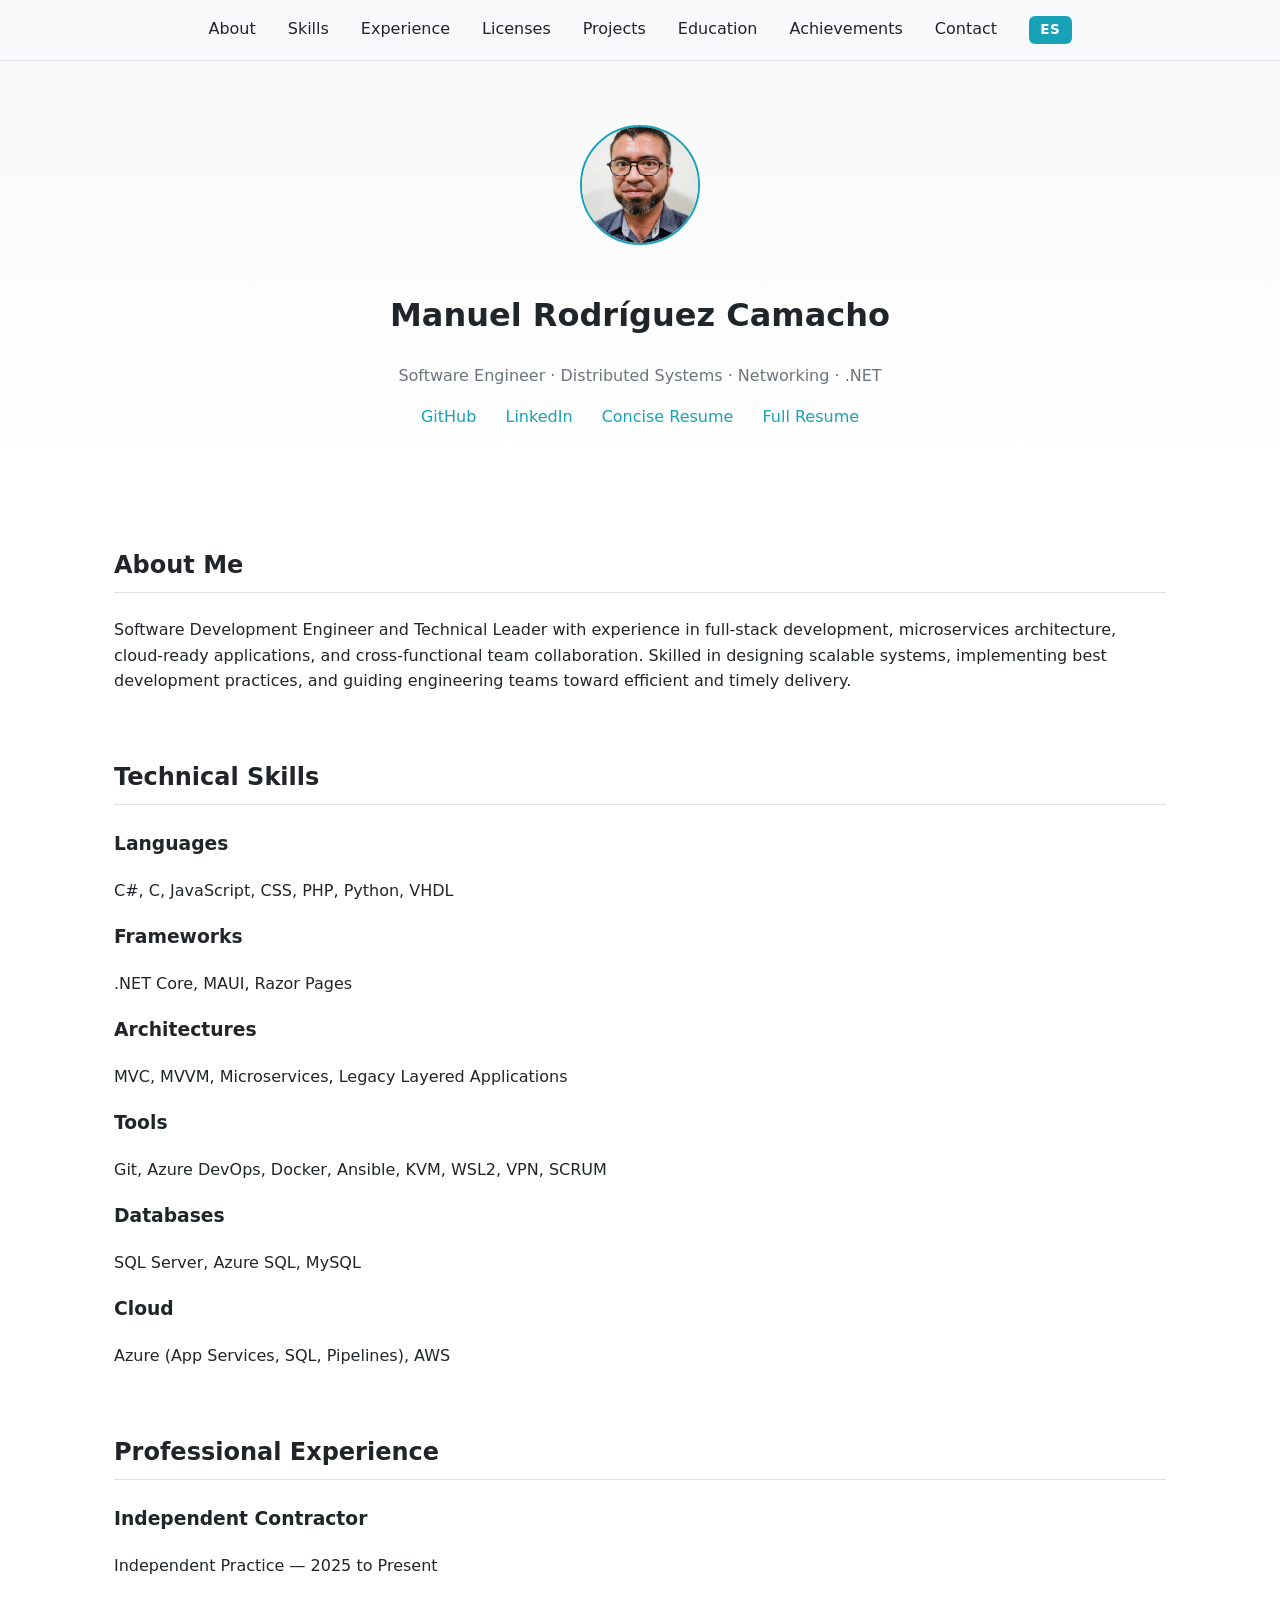
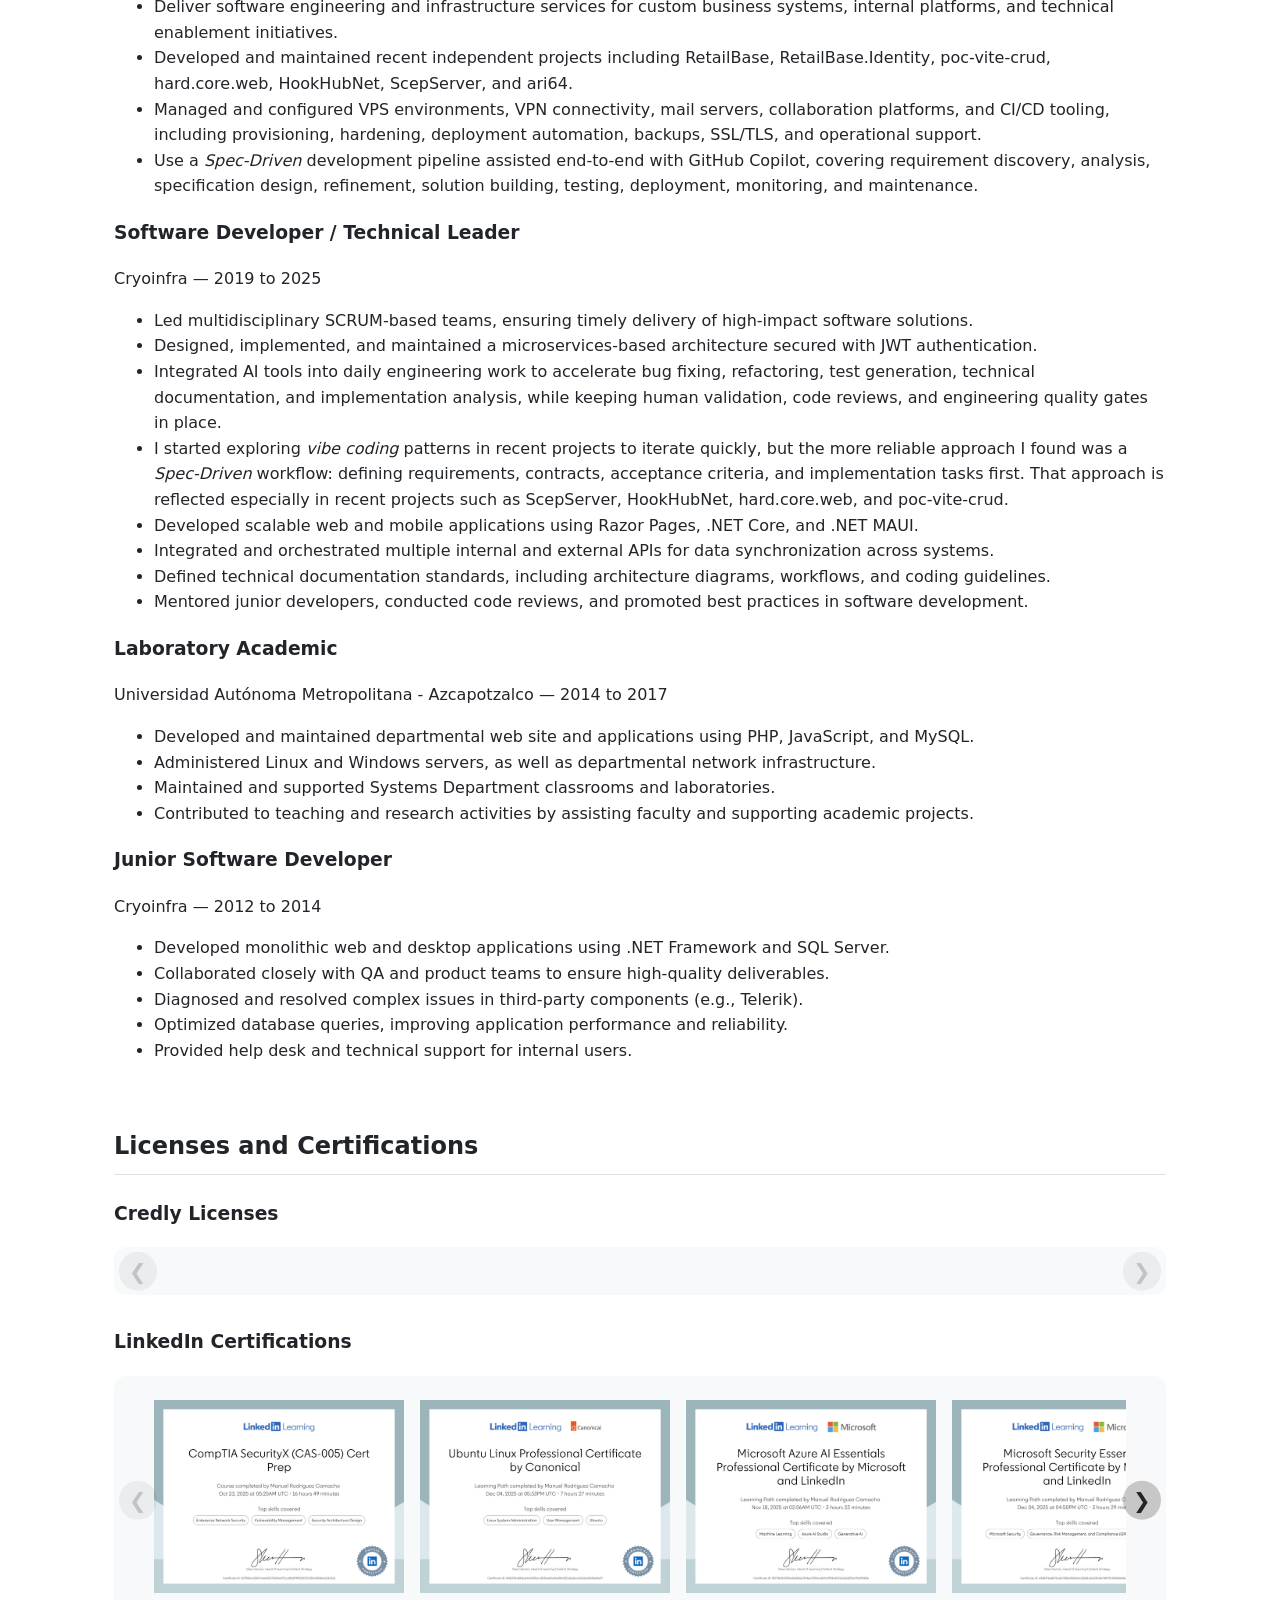
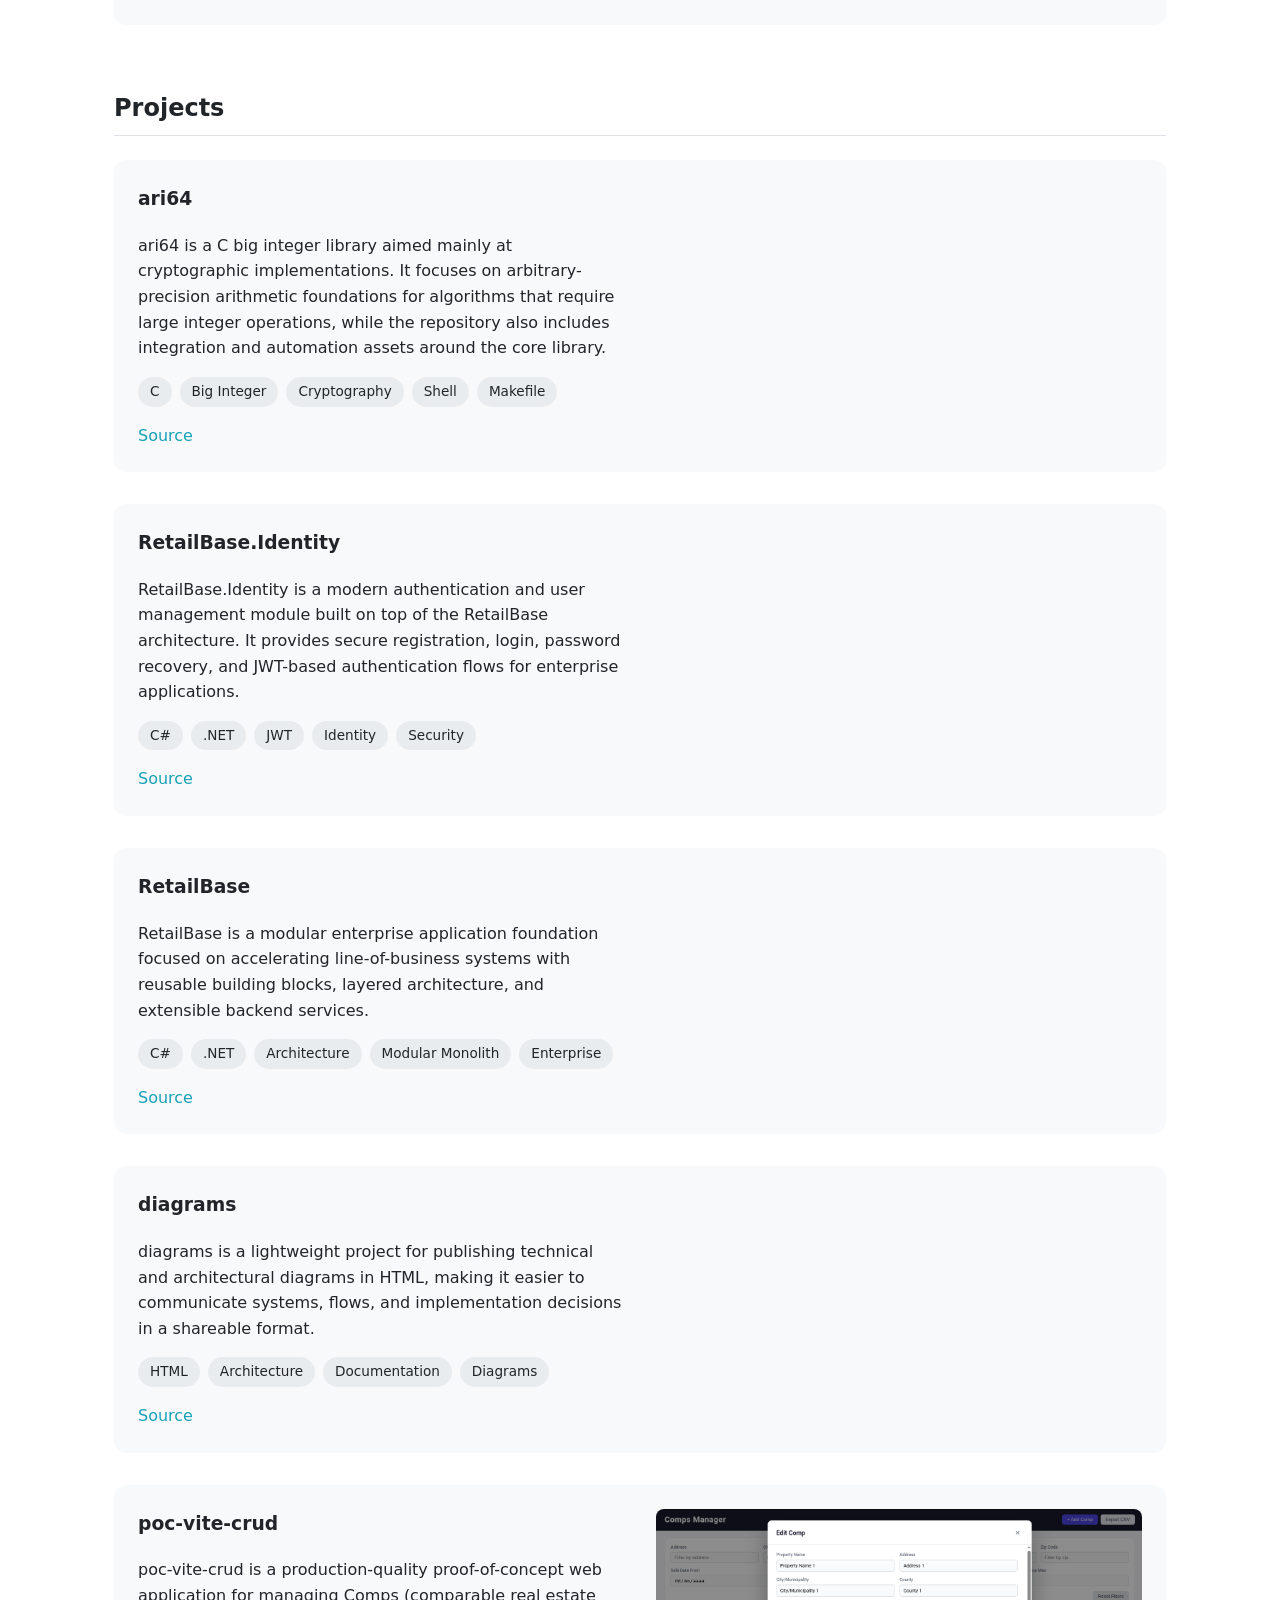
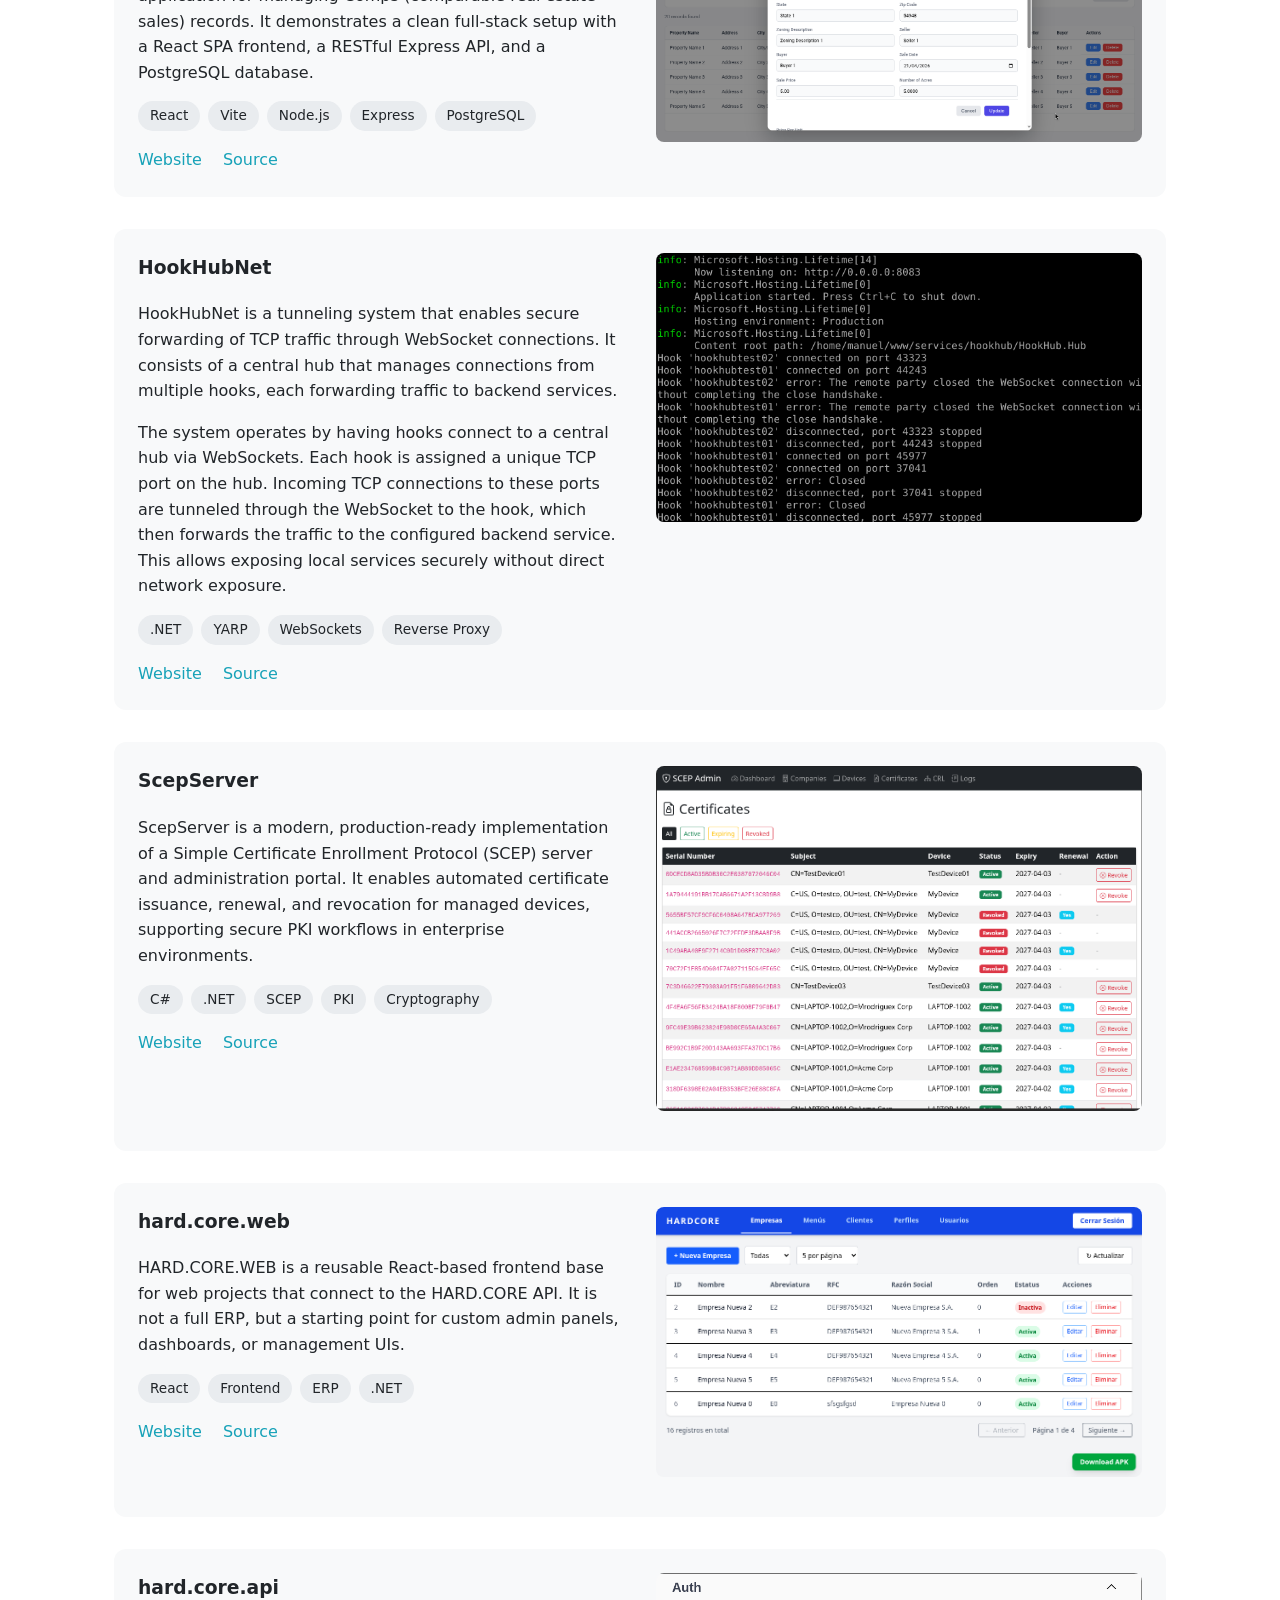
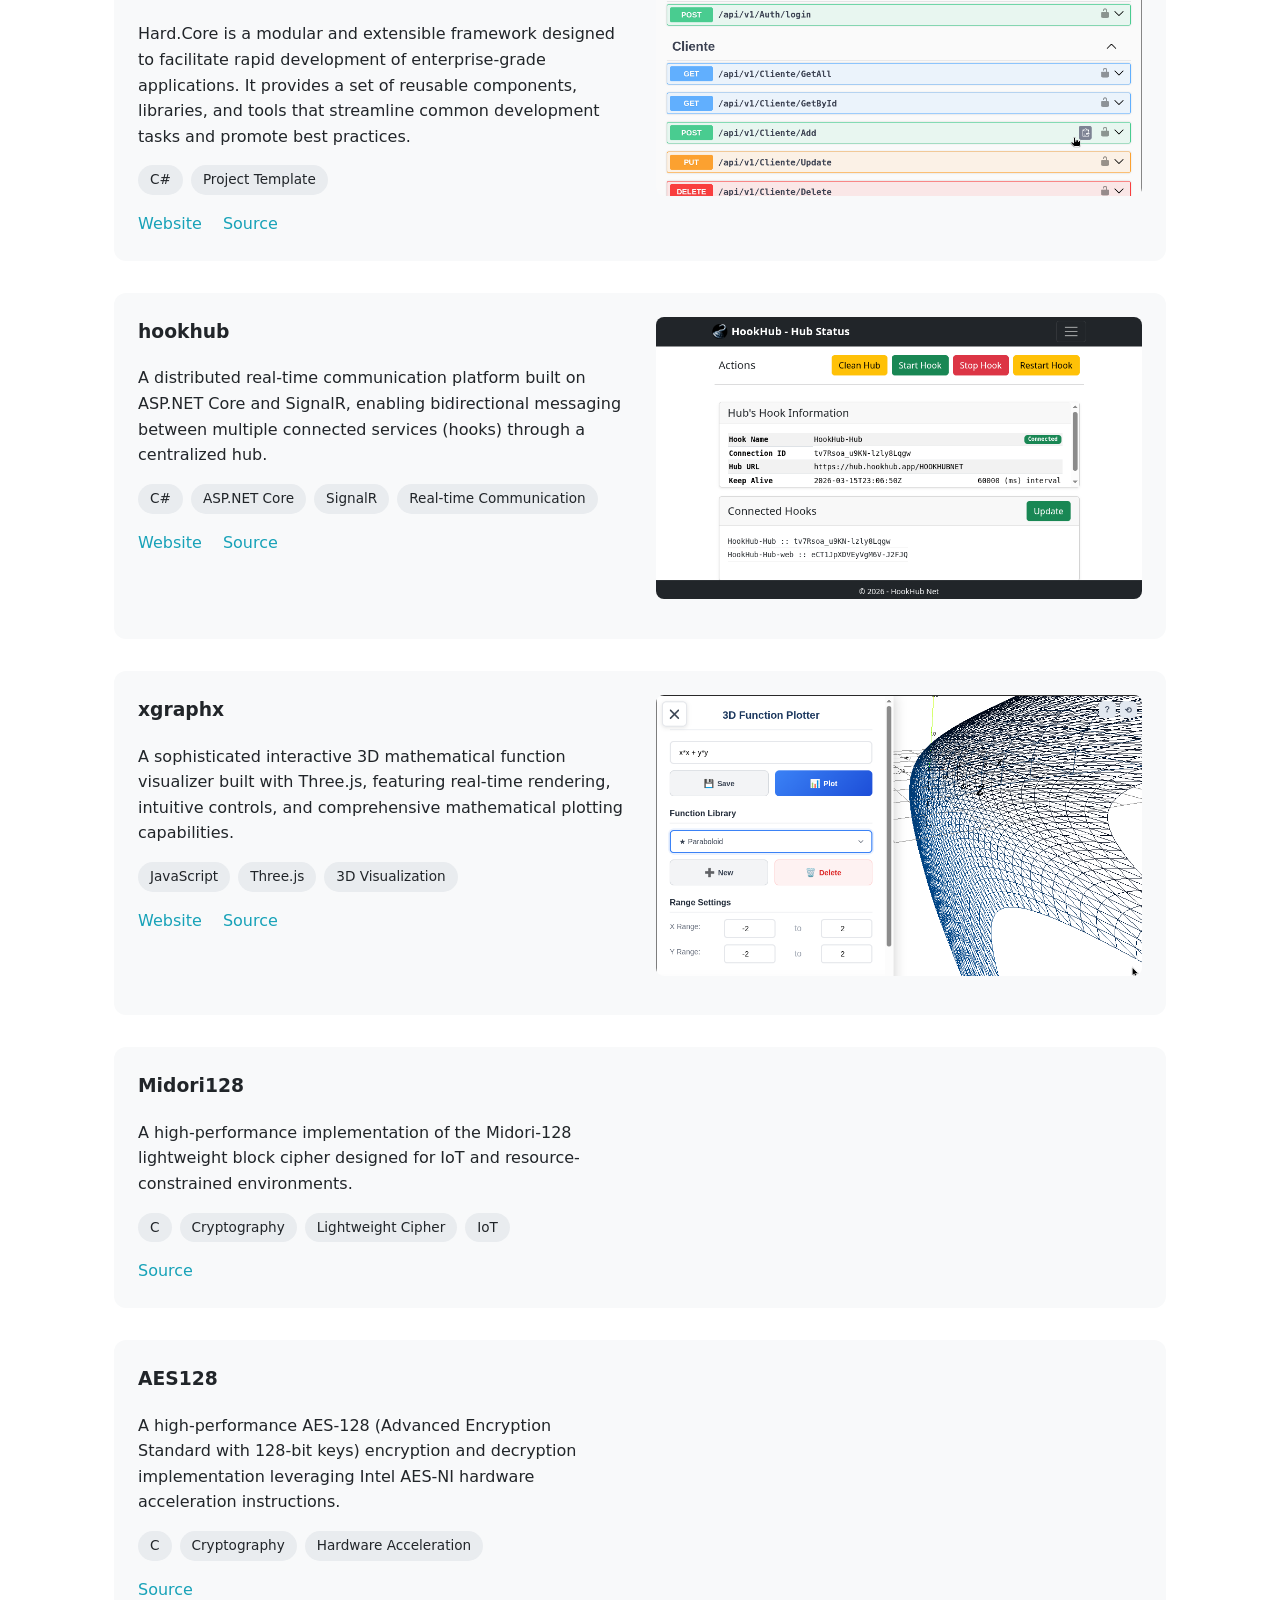
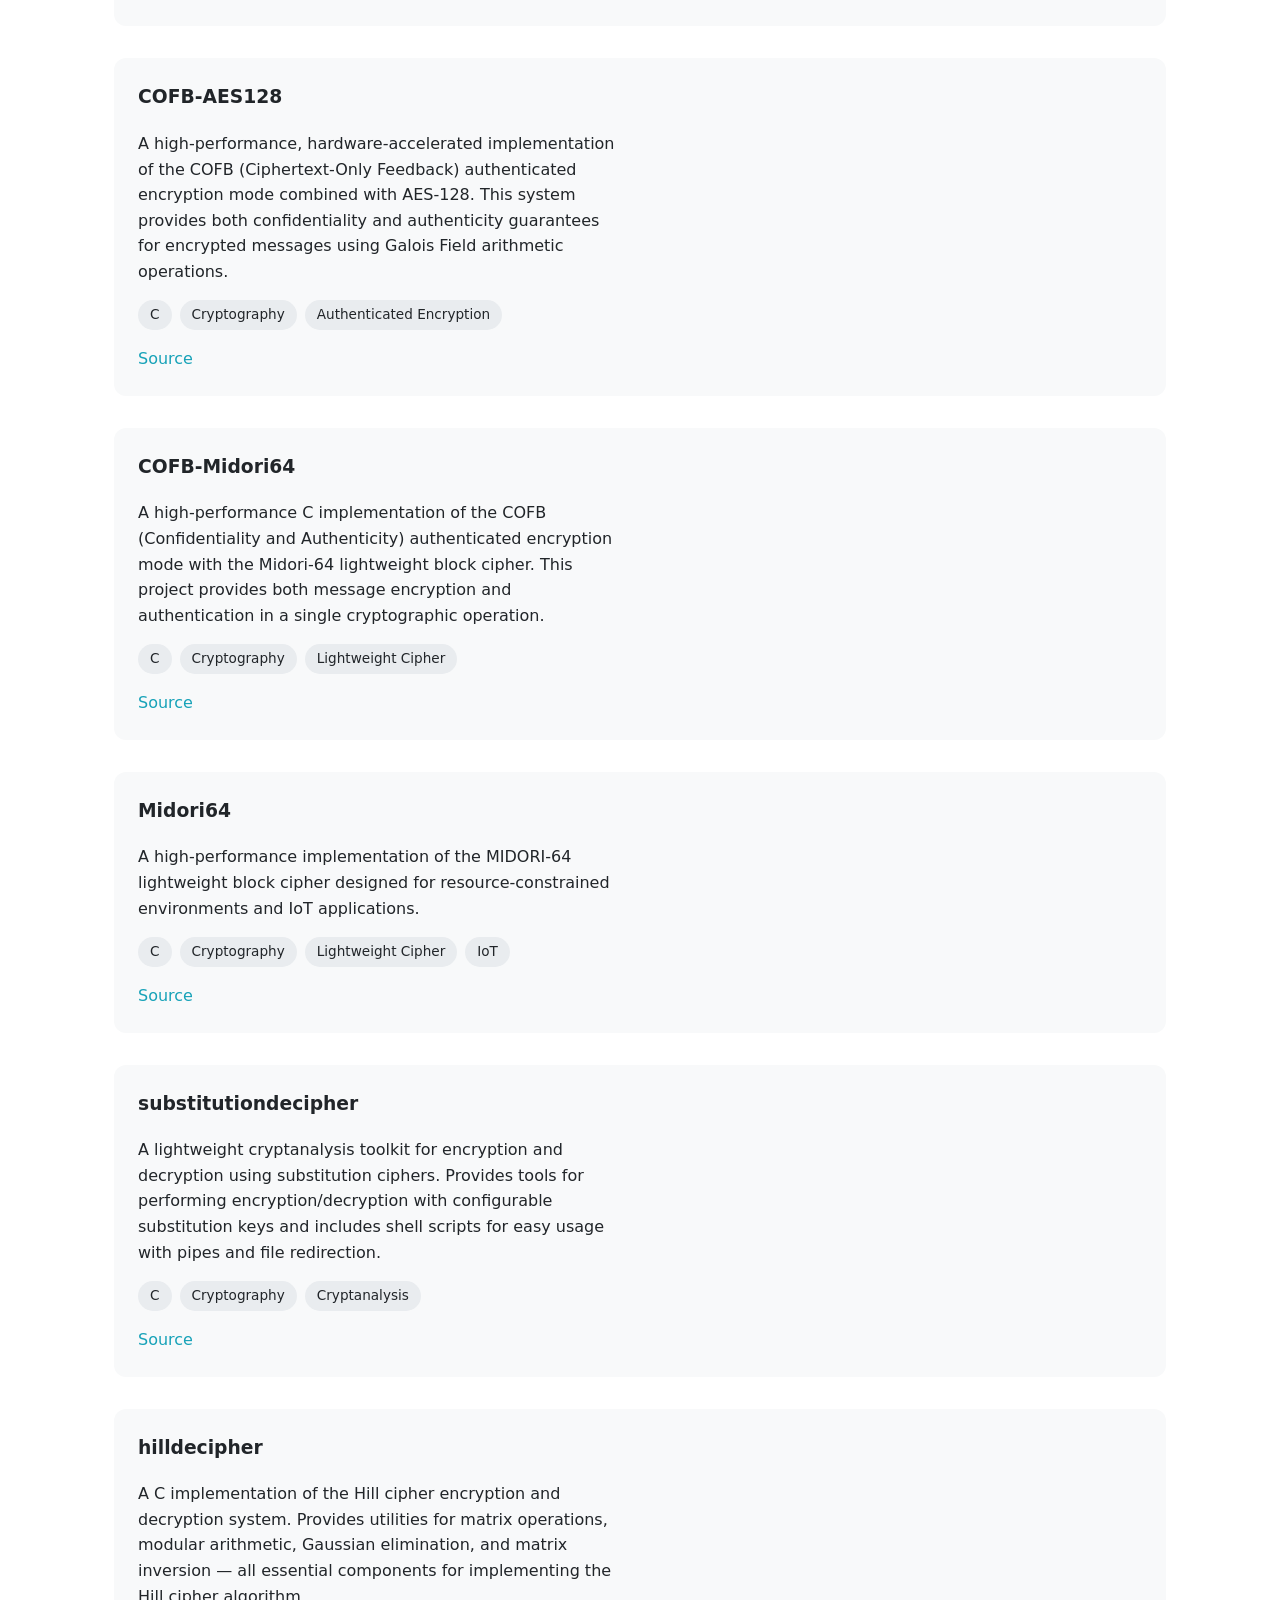
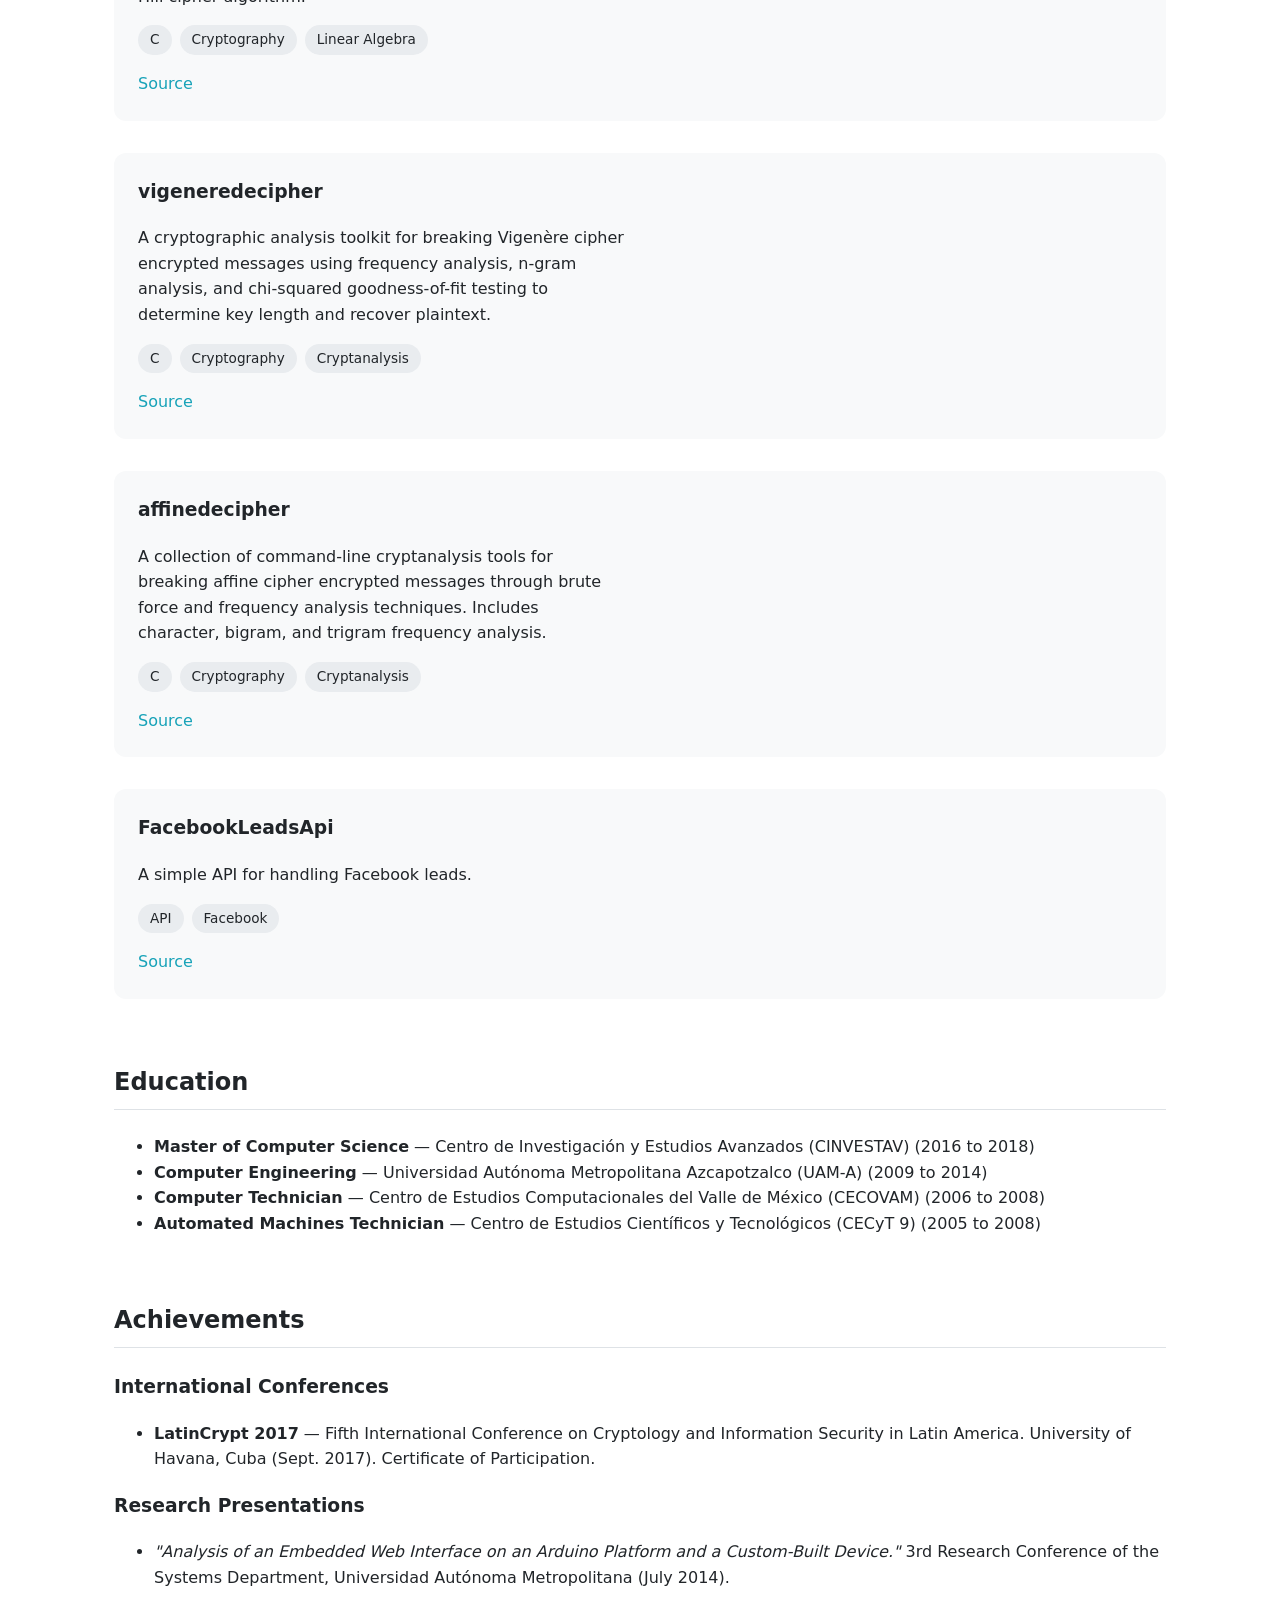
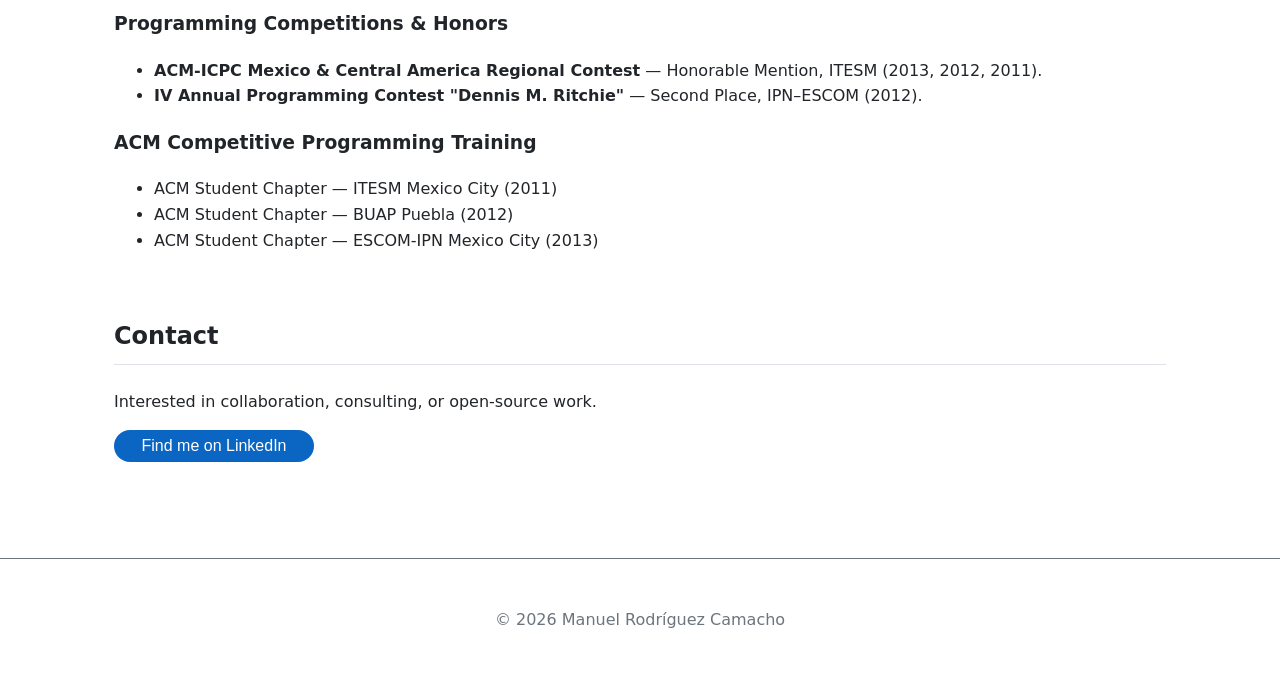
==== commit f6be2b4e: "Last expierence updated Co-authored-by: Copilot <copilot@github.com>" ====
--- a/en/index.html
+++ b/en/index.html
@@ -97,12 +97,35 @@
     <section class="section" id="experience">
       <h2>Professional Experience</h2>
       <div class="experience-item">
+        <h3>Independent Contractor</h3>
+        <p class="experience-company">Independent Practice — 2025 to Present</p>
+        <ul>
+          <li>Deliver software engineering and infrastructure services for custom business systems, internal platforms,
+            and technical enablement initiatives.</li>
+          <li>Developed and maintained recent independent projects including RetailBase, RetailBase.Identity,
+            poc-vite-crud, hard.core.web, HookHubNet, ScepServer, and ari64.</li>
+          <li>Managed and configured VPS environments, VPN connectivity, mail servers, collaboration platforms, and
+            CI/CD tooling, including provisioning, hardening, deployment automation, backups, SSL/TLS, and
+            operational support.</li>
+          <li>Use a <em>Spec-Driven</em> development pipeline assisted end-to-end with GitHub Copilot, covering
+            requirement discovery, analysis, specification design, refinement, solution building, testing,
+            deployment, monitoring, and maintenance.</li>
+        </ul>
+      </div>
+      <div class="experience-item">
         <h3>Software Developer / Technical Leader</h3>
         <p class="experience-company">Cryoinfra — 2019 to 2025</p>
         <ul>
           <li>Led multidisciplinary SCRUM-based teams, ensuring timely delivery of high-impact software solutions.</li>
           <li>Designed, implemented, and maintained a microservices-based architecture secured with JWT authentication.
           </li>
+          <li>Integrated AI tools into daily engineering work to accelerate bug fixing, refactoring, test generation,
+            technical documentation, and implementation analysis, while keeping human validation, code reviews, and
+            engineering quality gates in place.</li>
+          <li>I started exploring <em>vibe coding</em> patterns in recent projects to iterate quickly, but the more
+            reliable approach I found was a <em>Spec-Driven</em> workflow: defining requirements, contracts,
+            acceptance criteria, and implementation tasks first. That approach is reflected especially in recent
+            projects such as ScepServer, HookHubNet, hard.core.web, and poc-vite-crud.</li>
           <li>Developed scalable web and mobile applications using Razor Pages, .NET Core, and .NET MAUI.</li>
           <li>Integrated and orchestrated multiple internal and external APIs for data synchronization across systems.
           </li>
@@ -293,6 +316,91 @@
         <!-- PROJECT CARD -->
         <article class="project">
           <div class="project-info">
+            <h3>ari64</h3>
+            <p>
+              ari64 is a C big integer library aimed mainly at cryptographic implementations. It focuses on arbitrary-
+              precision arithmetic foundations for algorithms that require large integer operations, while the
+              repository also includes integration and automation assets around the core library.
+            </p>
+            <ul class="tags">
+              <li>C</li>
+              <li>Big Integer</li>
+              <li>Cryptography</li>
+              <li>Shell</li>
+              <li>Makefile</li>
+            </ul>
+            <div class="project-links">
+              <a href="https://github.com/mrodriguex/ari64" target="_blank">Source</a>
+            </div>
+          </div>
+        </article>
+
+        <!-- PROJECT CARD -->
+        <article class="project">
+          <div class="project-info">
+            <h3>RetailBase.Identity</h3>
+            <p>
+              RetailBase.Identity is a modern authentication and user management module built on top of the RetailBase
+              architecture. It provides secure registration, login, password recovery, and JWT-based authentication
+              flows for enterprise applications.
+            </p>
+            <ul class="tags">
+              <li>C#</li>
+              <li>.NET</li>
+              <li>JWT</li>
+              <li>Identity</li>
+              <li>Security</li>
+            </ul>
+            <div class="project-links">
+              <a href="https://github.com/mrodriguex/retailbase.identity" target="_blank">Source</a>
+            </div>
+          </div>
+        </article>
+
+        <!-- PROJECT CARD -->
+        <article class="project">
+          <div class="project-info">
+            <h3>RetailBase</h3>
+            <p>
+              RetailBase is a modular enterprise application foundation focused on accelerating line-of-business
+              systems with reusable building blocks, layered architecture, and extensible backend services.
+            </p>
+            <ul class="tags">
+              <li>C#</li>
+              <li>.NET</li>
+              <li>Architecture</li>
+              <li>Modular Monolith</li>
+              <li>Enterprise</li>
+            </ul>
+            <div class="project-links">
+              <a href="https://github.com/mrodriguex/retailbase" target="_blank">Source</a>
+            </div>
+          </div>
+        </article>
+
+        <!-- PROJECT CARD -->
+        <article class="project">
+          <div class="project-info">
+            <h3>diagrams</h3>
+            <p>
+              diagrams is a lightweight project for publishing technical and architectural diagrams in HTML, making it
+              easier to communicate systems, flows, and implementation decisions in a shareable format.
+            </p>
+            <ul class="tags">
+              <li>HTML</li>
+              <li>Architecture</li>
+              <li>Documentation</li>
+              <li>Diagrams</li>
+            </ul>
+            <div class="project-links">
+              <a href="https://github.com/mrodriguex/diagrams" target="_blank">Source</a>
+            </div>
+          </div>
+        </article>
+
+        <!-- PROJECT CARD -->
+        <article class="project">
+          <div class="project-info">
             <h3>poc-vite-crud</h3>
             <p>
               poc-vite-crud is a production-quality proof-of-concept web application for managing Comps (comparable real estate sales) records. It demonstrates a clean full-stack setup with a React SPA frontend, a RESTful Express API, and a PostgreSQL database.
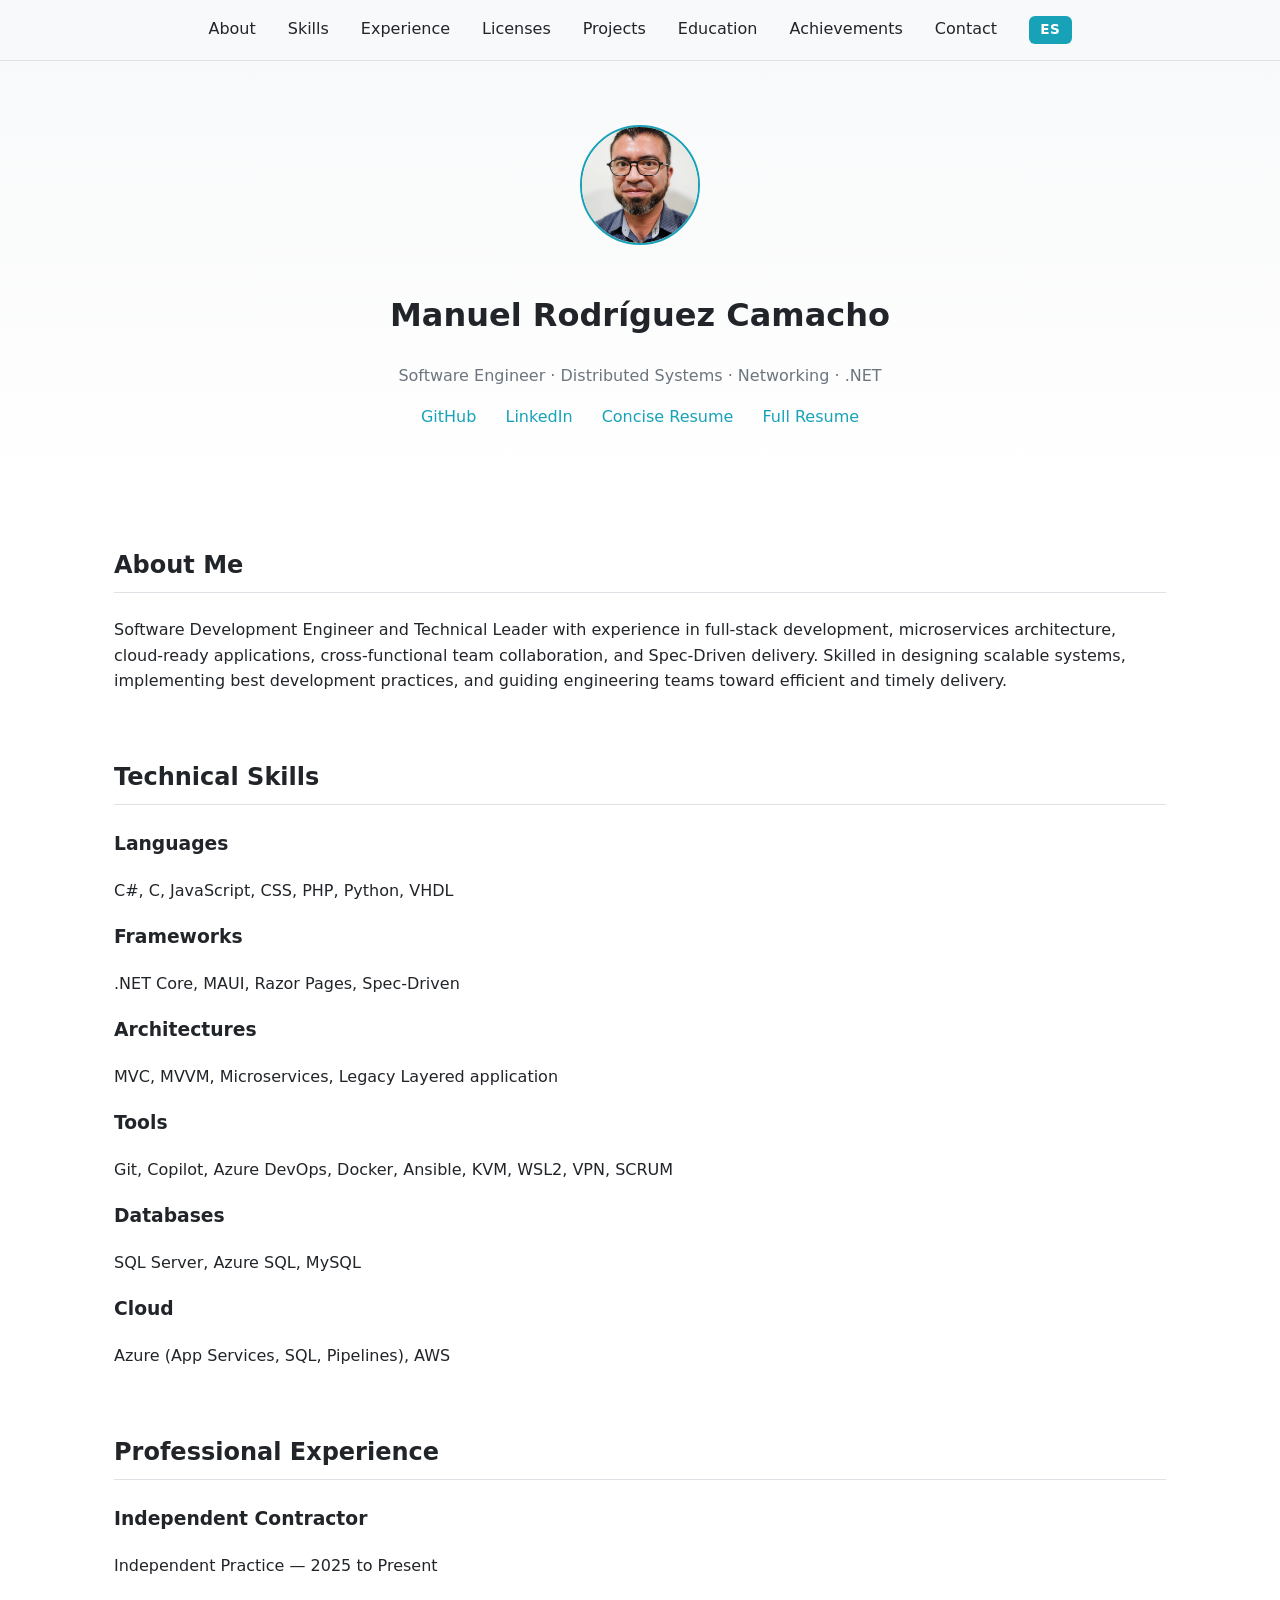
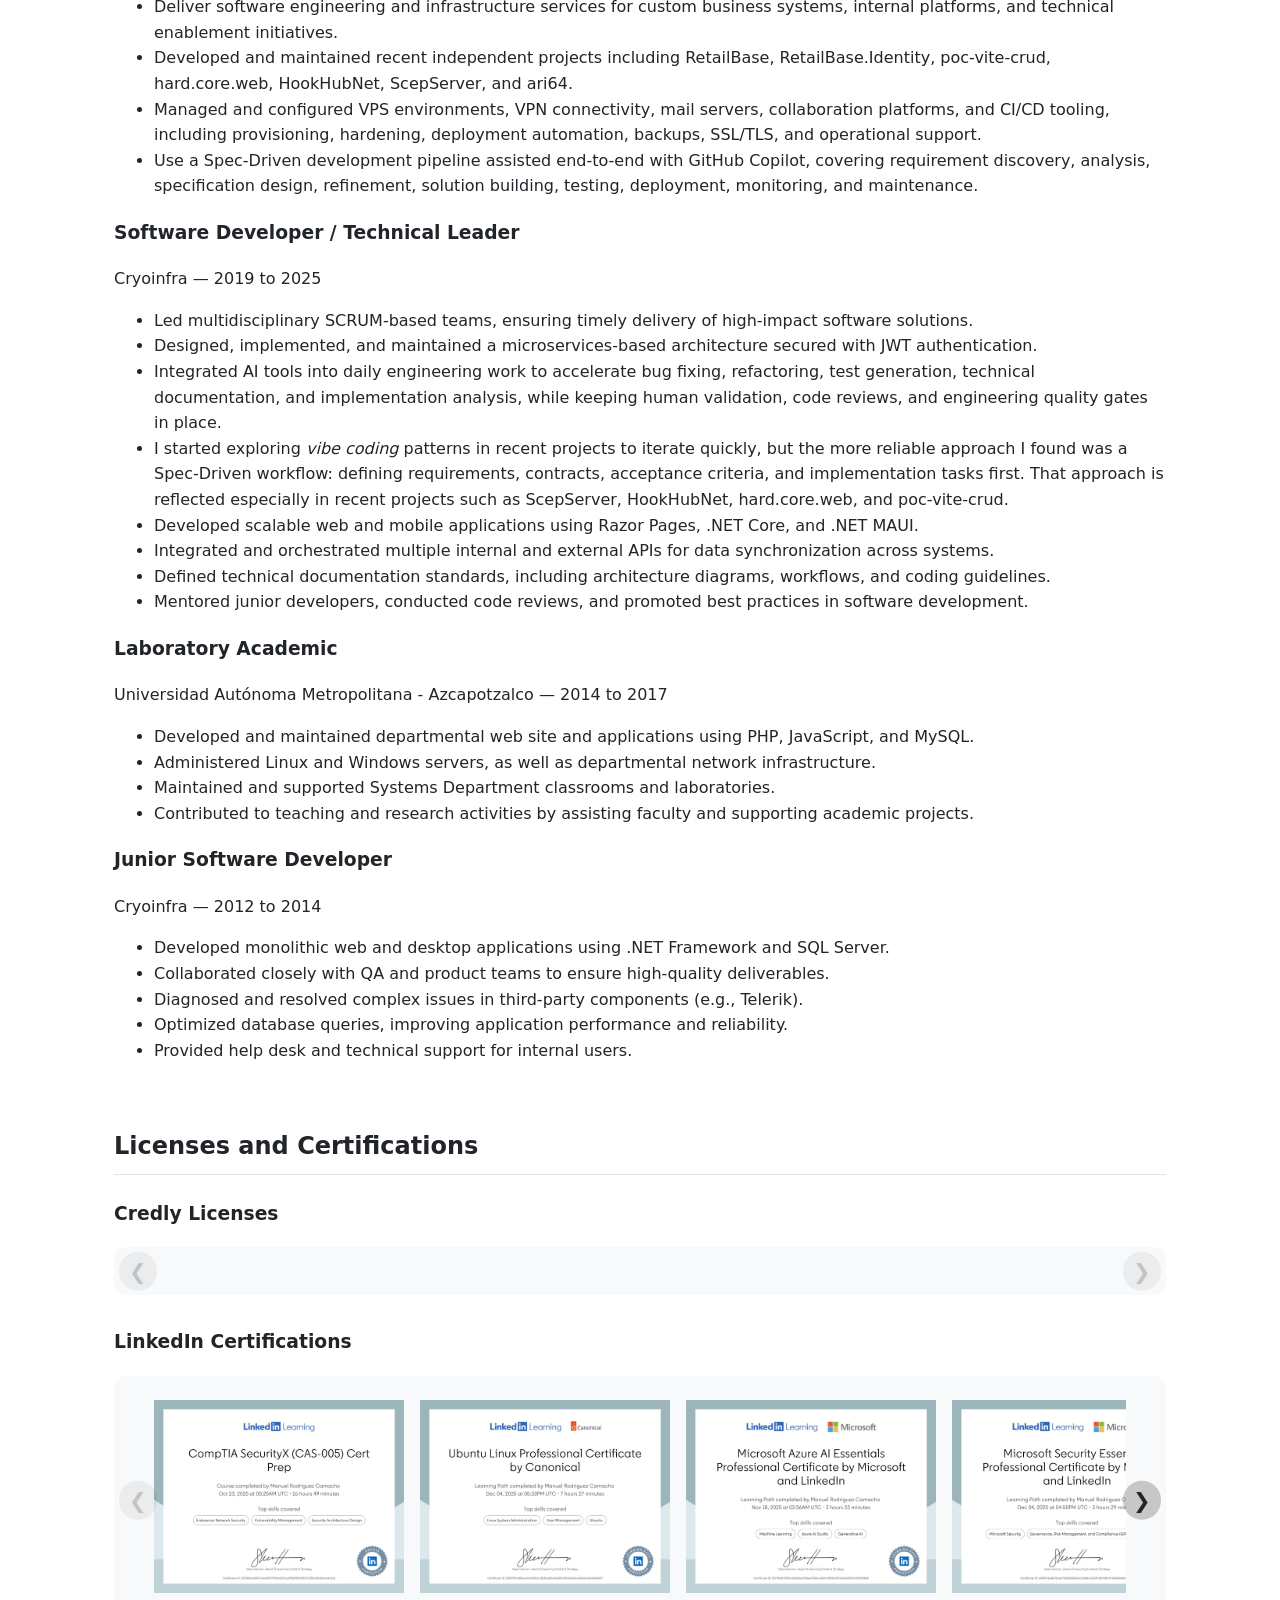
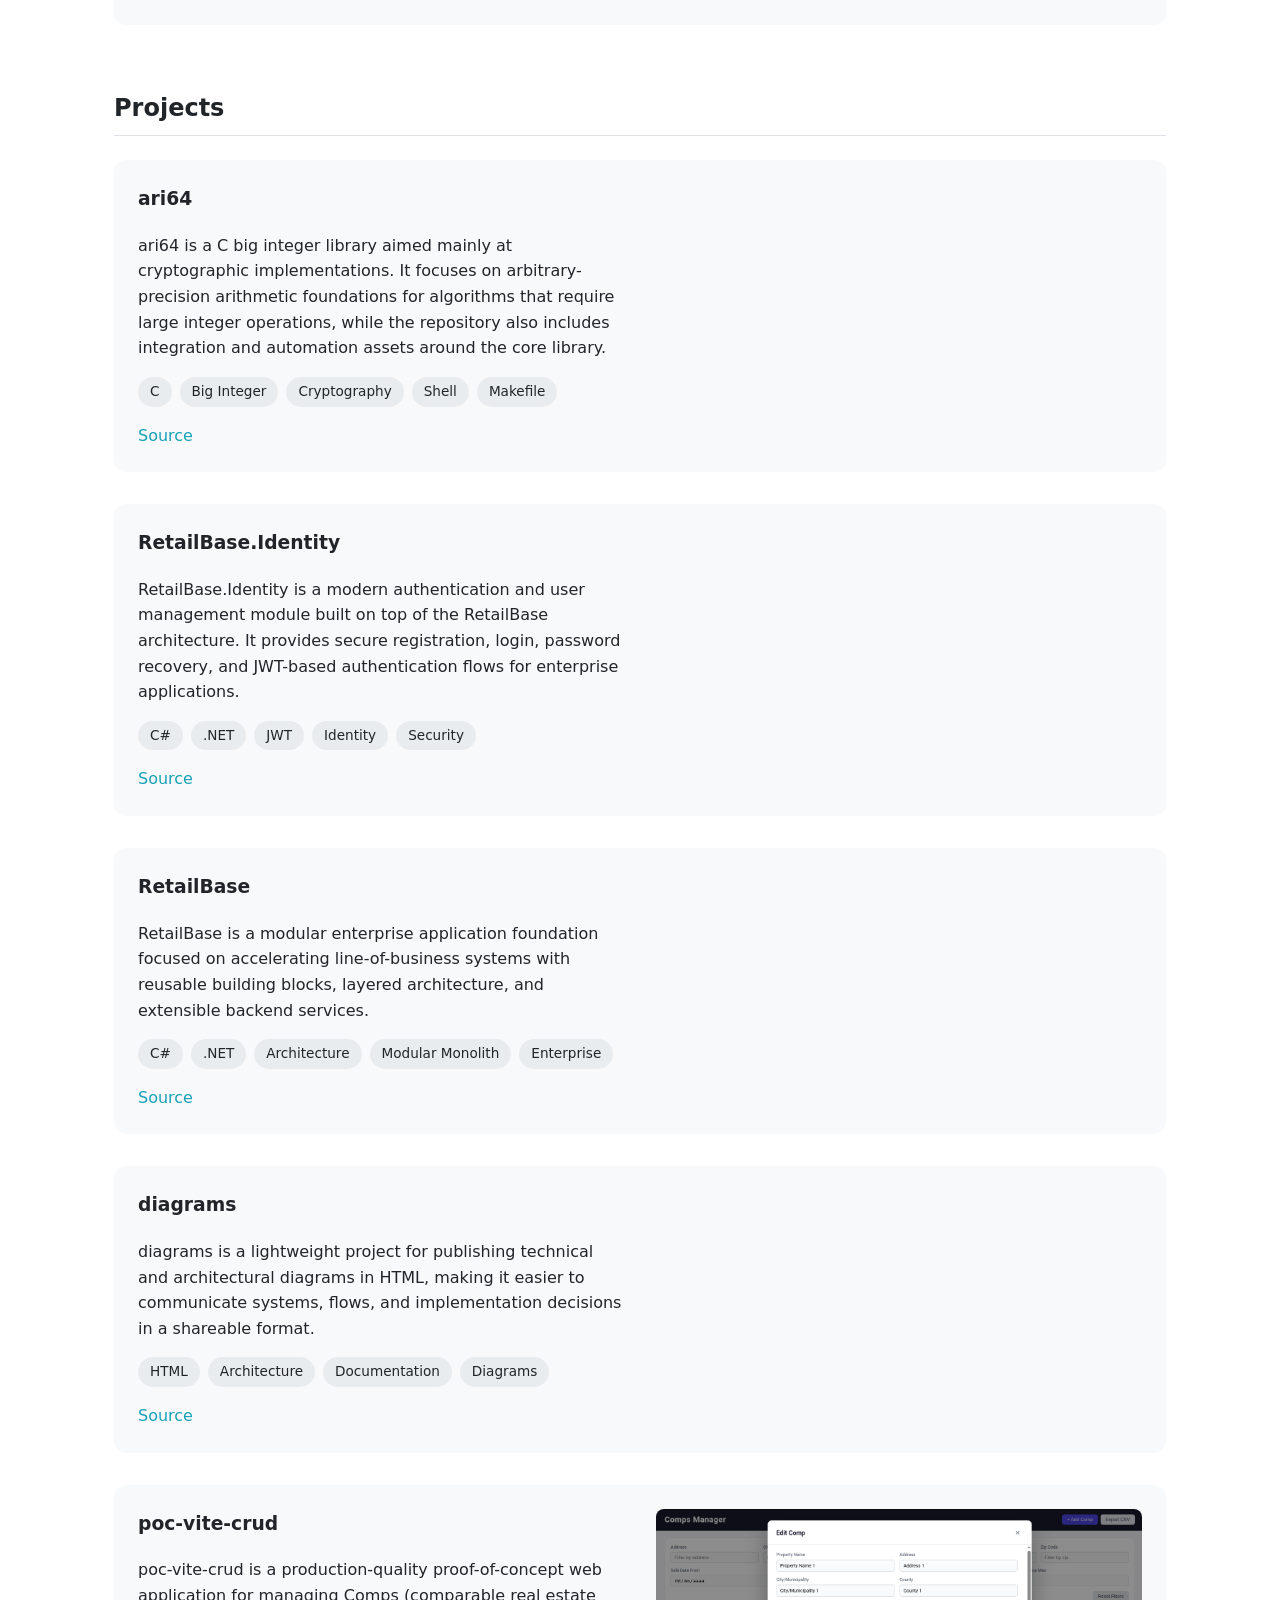
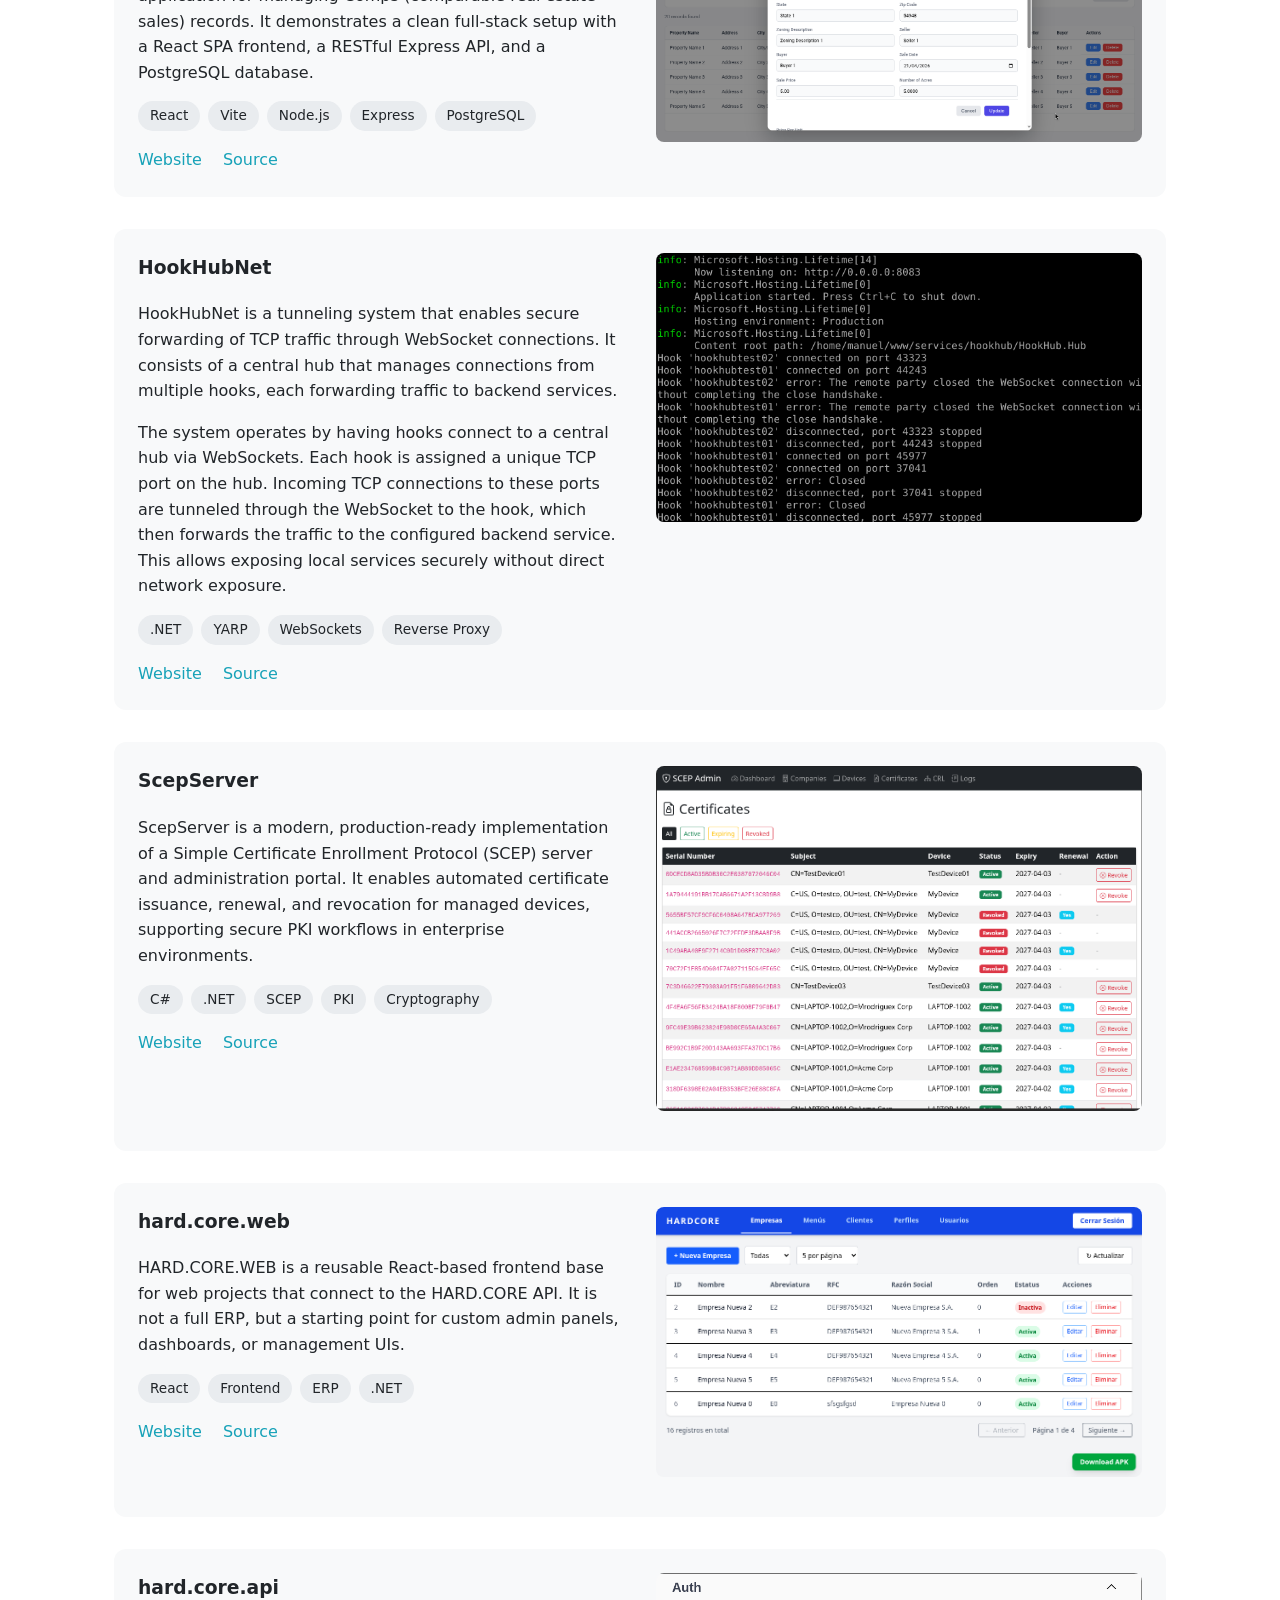
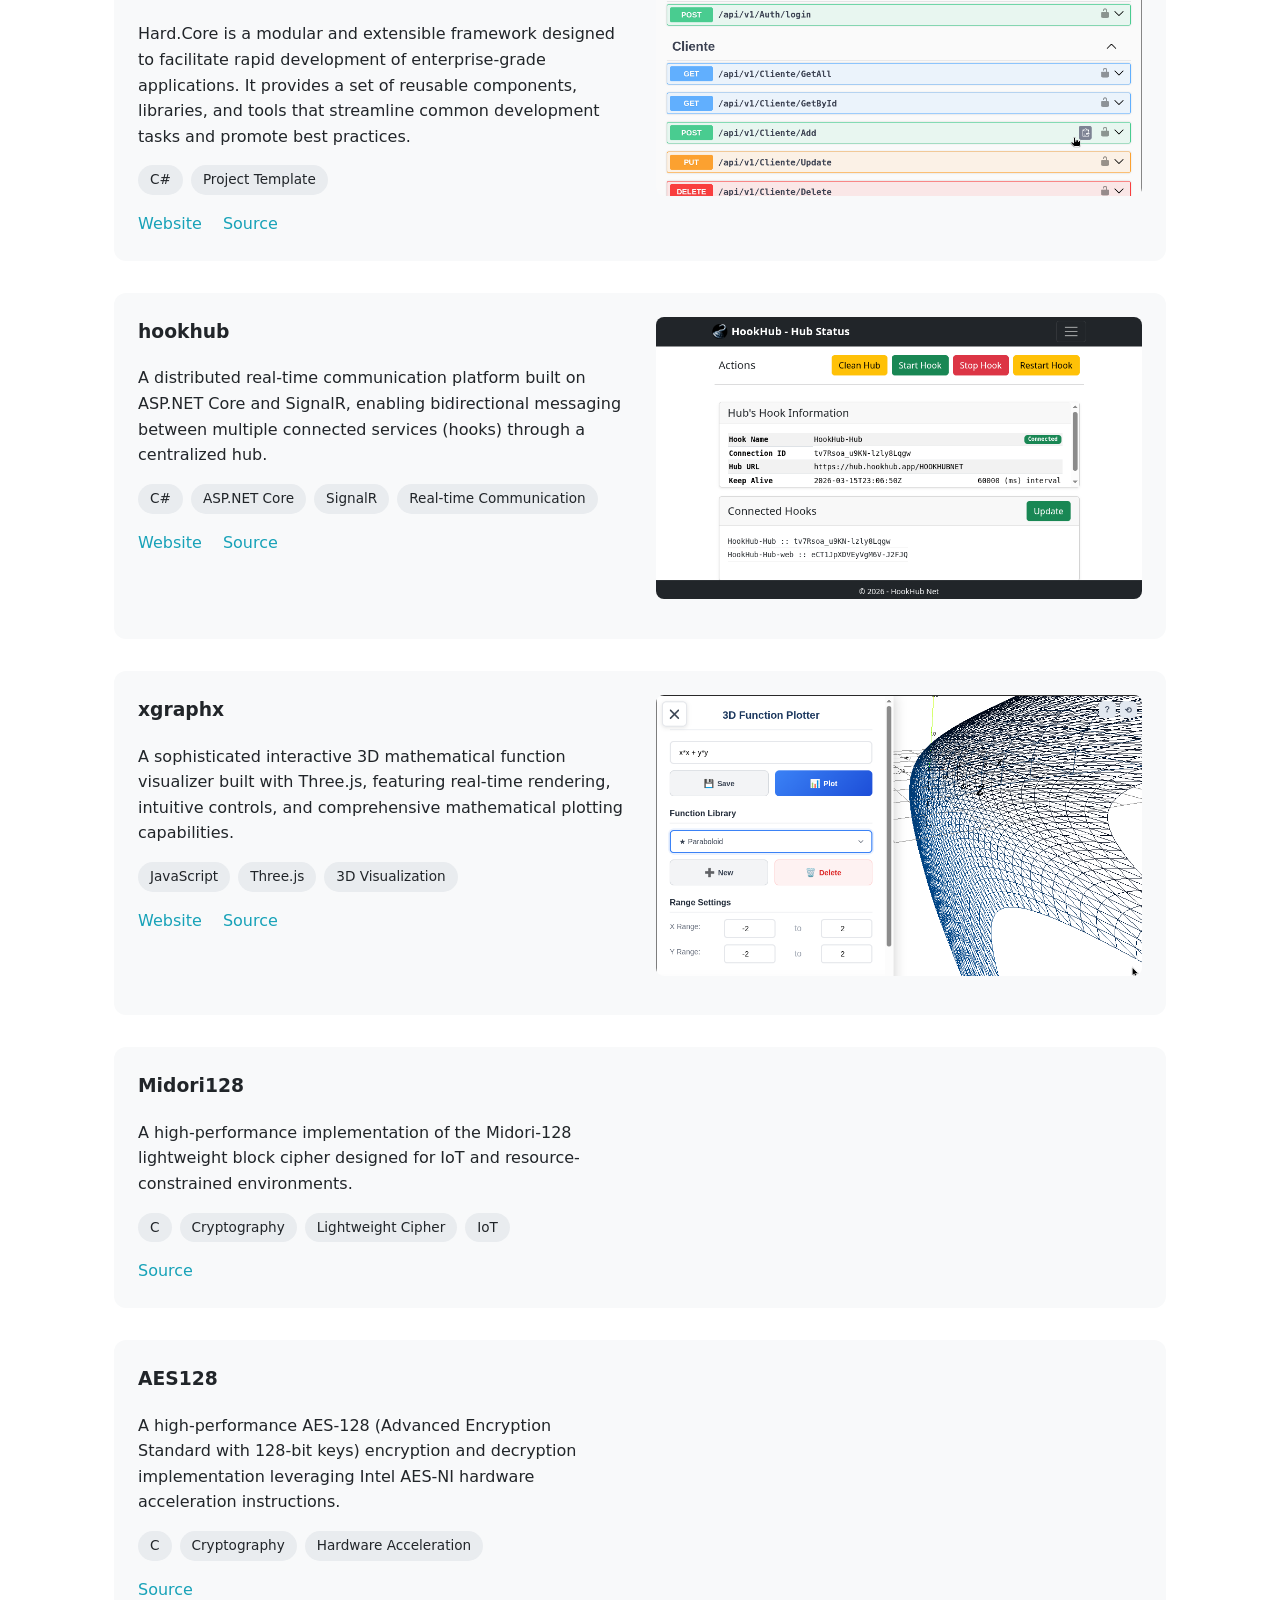
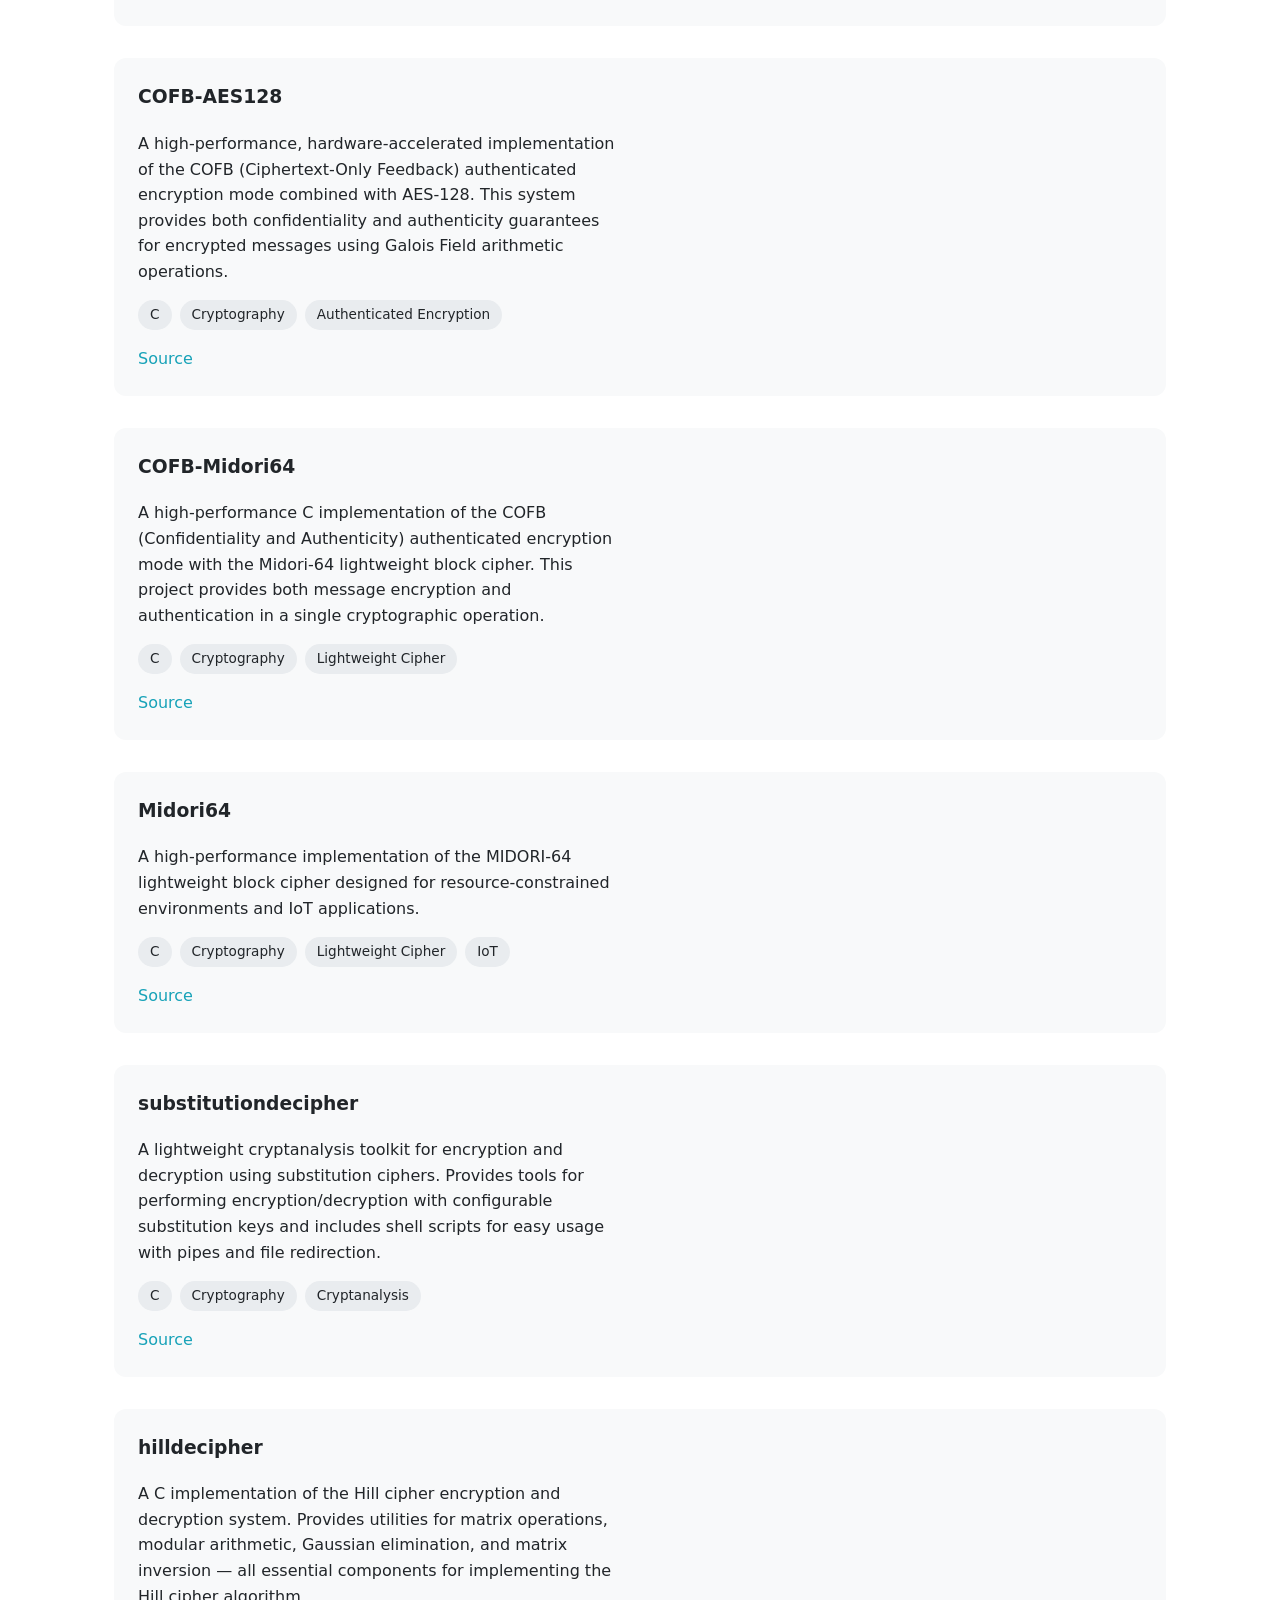
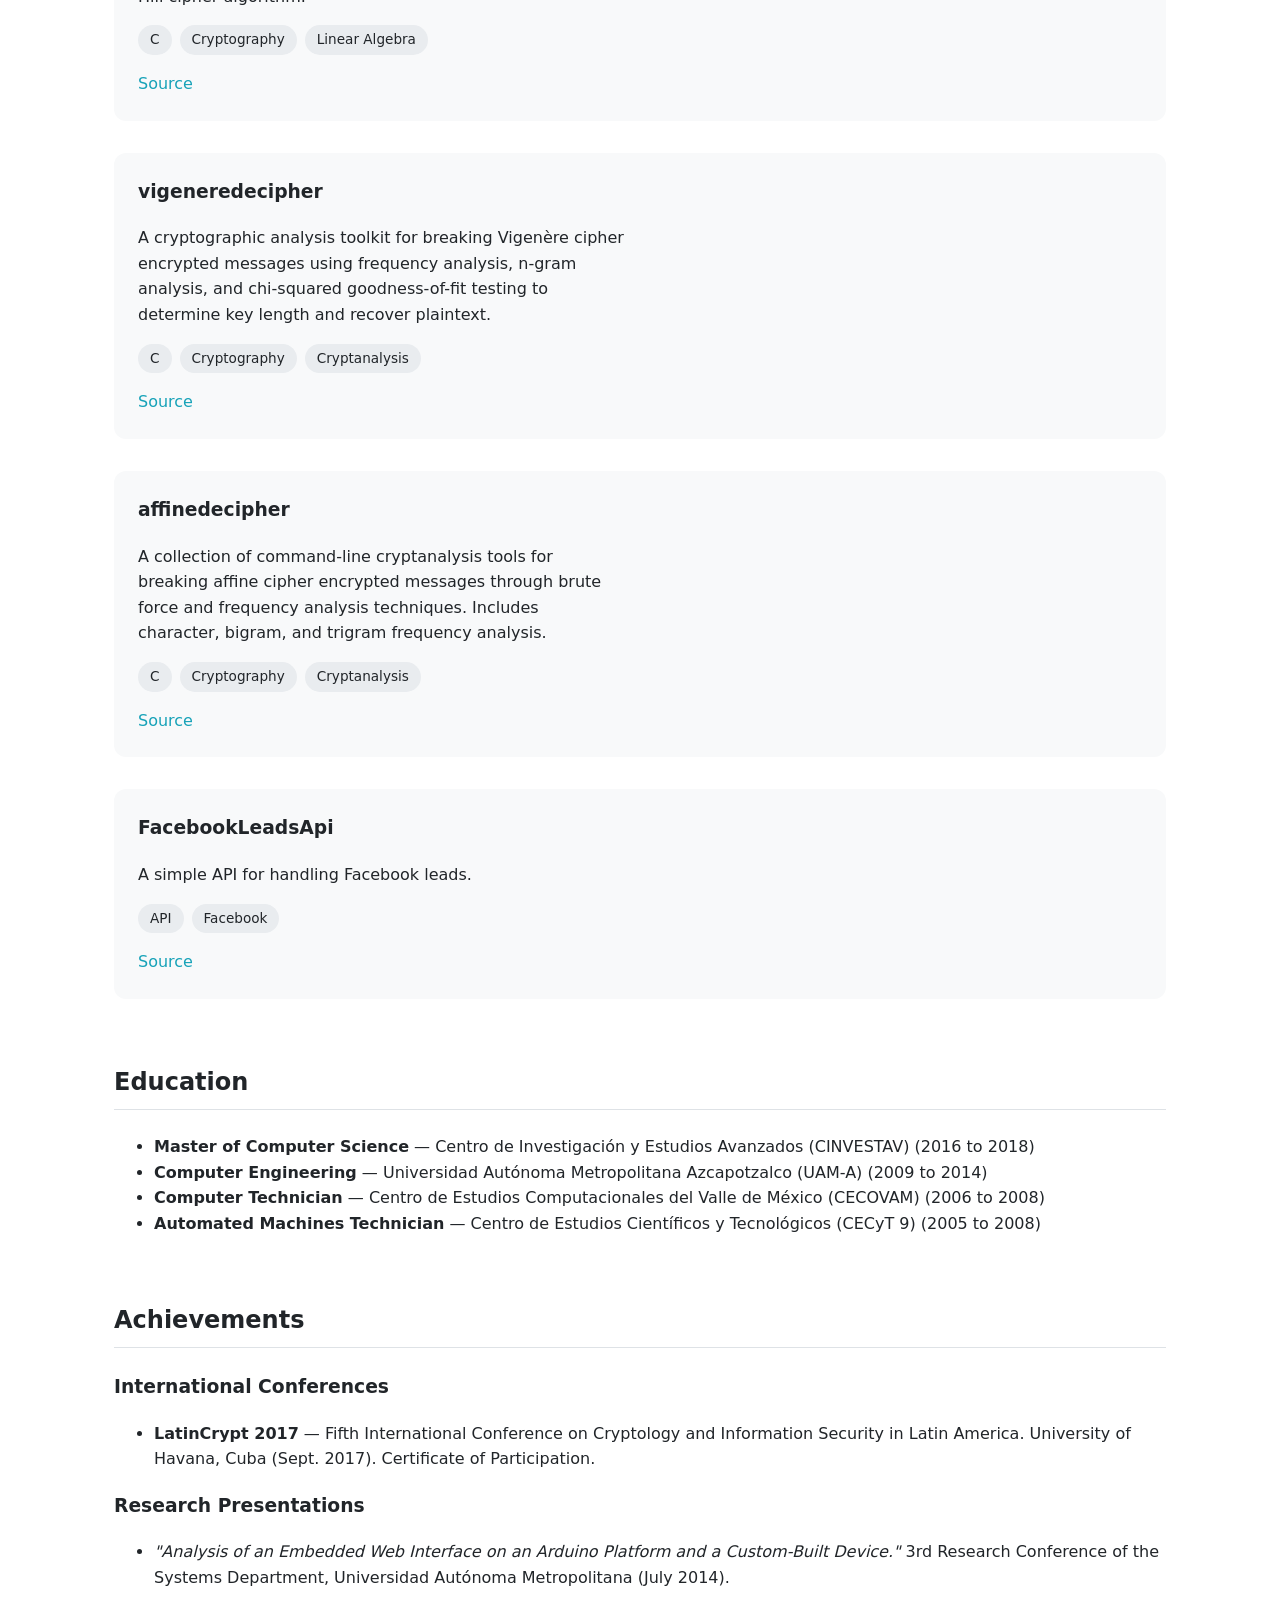
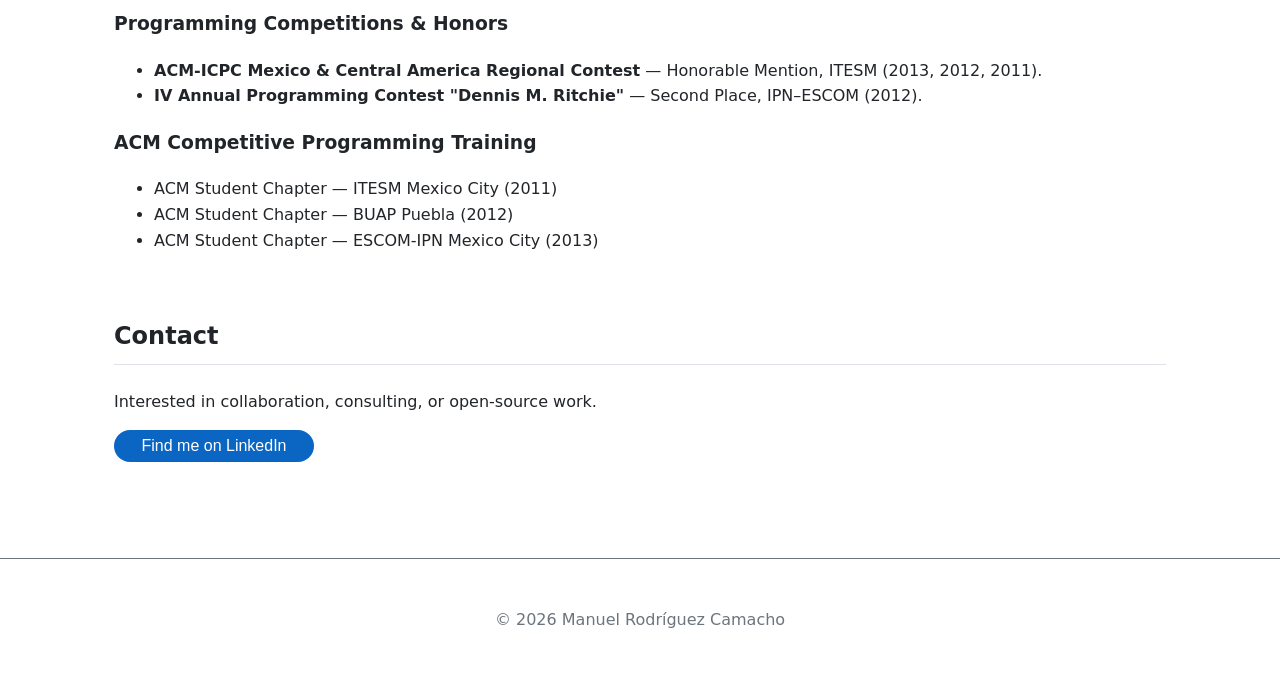
==== commit d4273955: "Spect-driven aproach added Co-authored-by: Copilot <copilot@github.com>" ====
--- a/en/index.html
+++ b/en/index.html
@@ -58,9 +58,9 @@
       <h2>About Me</h2>
       <p>
         Software Development Engineer and Technical Leader with experience in full-stack development, microservices
-        architecture, cloud-ready applications, and cross-functional team collaboration. Skilled in designing scalable
-        systems, implementing best development practices, and guiding engineering teams toward efficient and timely
-        delivery.
+        architecture, cloud-ready applications, cross-functional team collaboration, and Spec-Driven delivery.
+        Skilled in designing scalable systems, implementing best development practices, and guiding engineering teams
+        toward efficient and timely delivery.
       </p>
     </section>
 
@@ -73,15 +73,15 @@
         </div>
         <div class="skill-category">
           <h3>Frameworks</h3>
-          <p>.NET Core, MAUI, Razor Pages</p>
+          <p>.NET Core, MAUI, Razor Pages, Spec-Driven</p>
         </div>
         <div class="skill-category">
           <h3>Architectures</h3>
-          <p>MVC, MVVM, Microservices, Legacy Layered Applications</p>
+          <p>MVC, MVVM, Microservices, Legacy Layered application</p>
         </div>
         <div class="skill-category">
           <h3>Tools</h3>
-          <p>Git, Azure DevOps, Docker, Ansible, KVM, WSL2, VPN, SCRUM</p>
+          <p>Git, Copilot, Azure DevOps, Docker, Ansible, KVM, WSL2, VPN, SCRUM</p>
         </div>
         <div class="skill-category">
           <h3>Databases</h3>
@@ -107,7 +107,7 @@
           <li>Managed and configured VPS environments, VPN connectivity, mail servers, collaboration platforms, and
             CI/CD tooling, including provisioning, hardening, deployment automation, backups, SSL/TLS, and
             operational support.</li>
-          <li>Use a <em>Spec-Driven</em> development pipeline assisted end-to-end with GitHub Copilot, covering
+          <li>Use a Spec-Driven development pipeline assisted end-to-end with GitHub Copilot, covering
             requirement discovery, analysis, specification design, refinement, solution building, testing,
             deployment, monitoring, and maintenance.</li>
         </ul>
@@ -123,7 +123,7 @@
             technical documentation, and implementation analysis, while keeping human validation, code reviews, and
             engineering quality gates in place.</li>
           <li>I started exploring <em>vibe coding</em> patterns in recent projects to iterate quickly, but the more
-            reliable approach I found was a <em>Spec-Driven</em> workflow: defining requirements, contracts,
+            reliable approach I found was a Spec-Driven workflow: defining requirements, contracts,
             acceptance criteria, and implementation tasks first. That approach is reflected especially in recent
             projects such as ScepServer, HookHubNet, hard.core.web, and poc-vite-crud.</li>
           <li>Developed scalable web and mobile applications using Razor Pages, .NET Core, and .NET MAUI.</li>
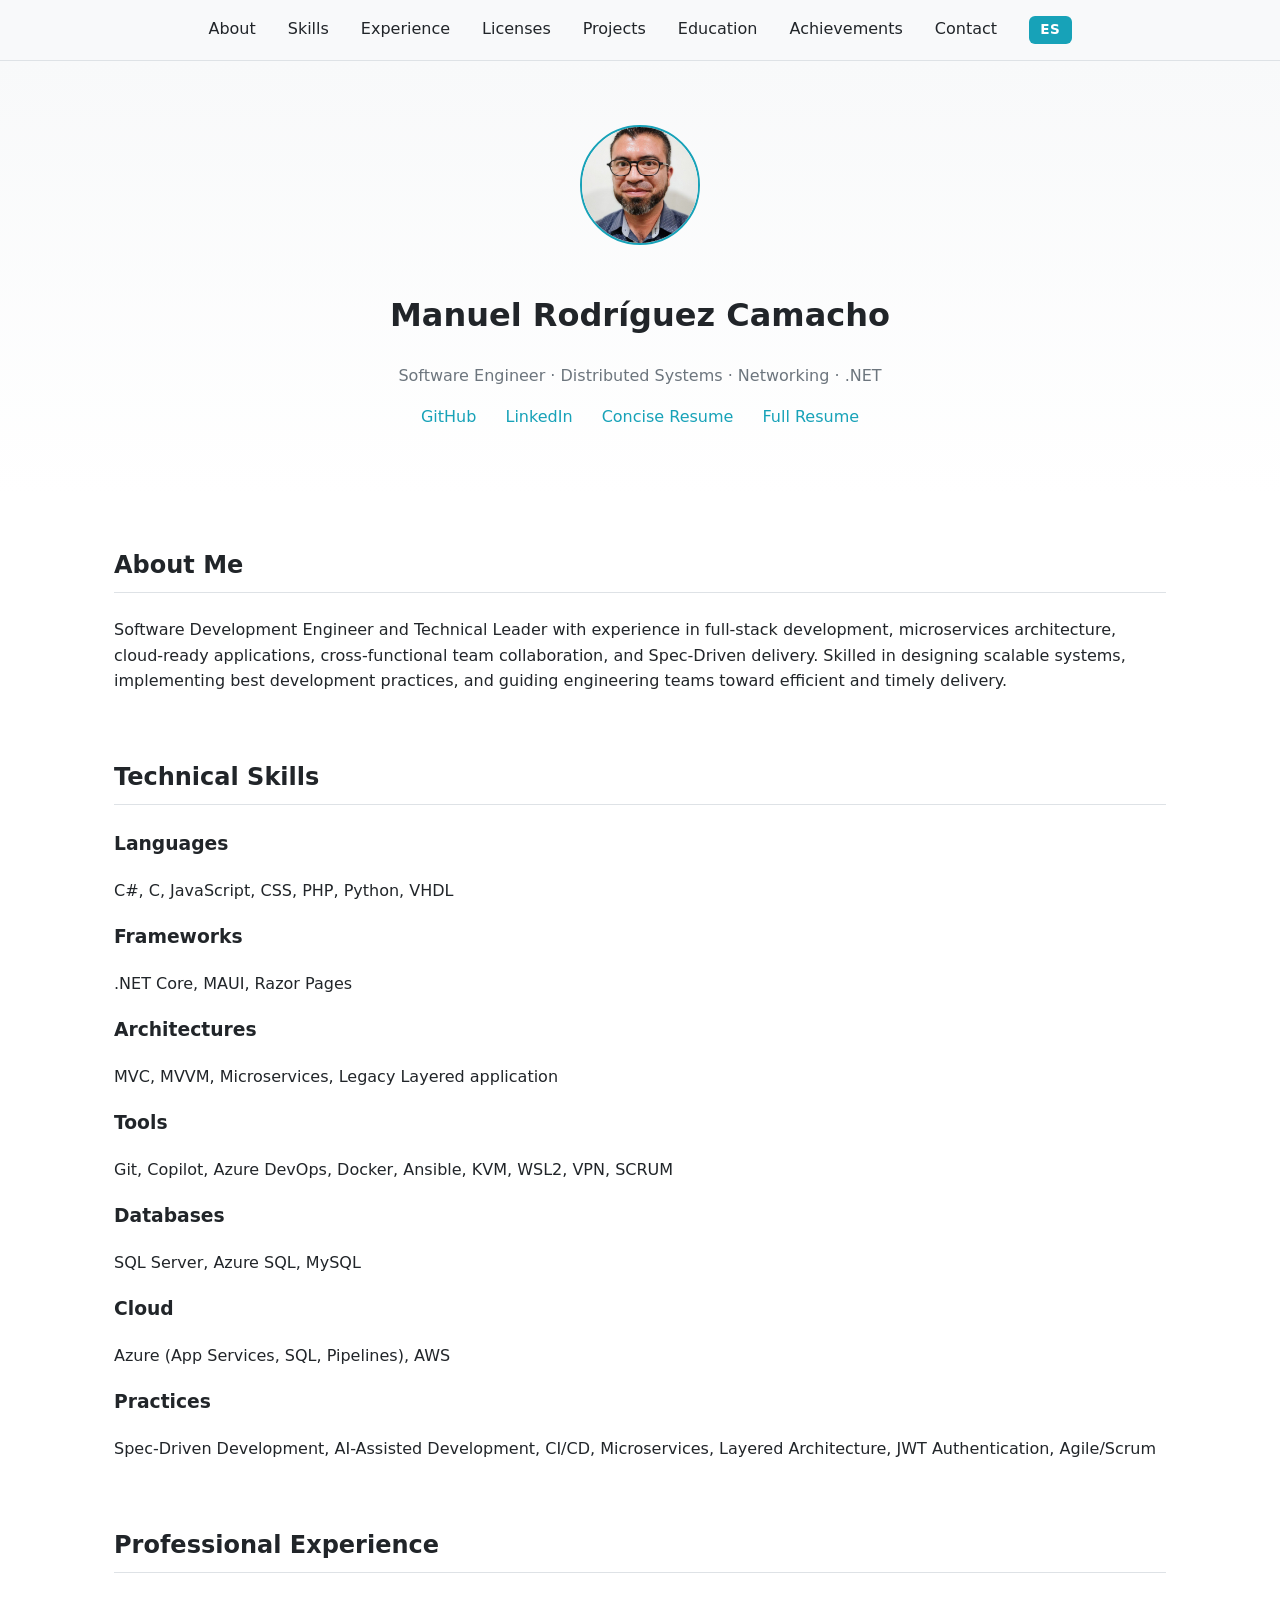
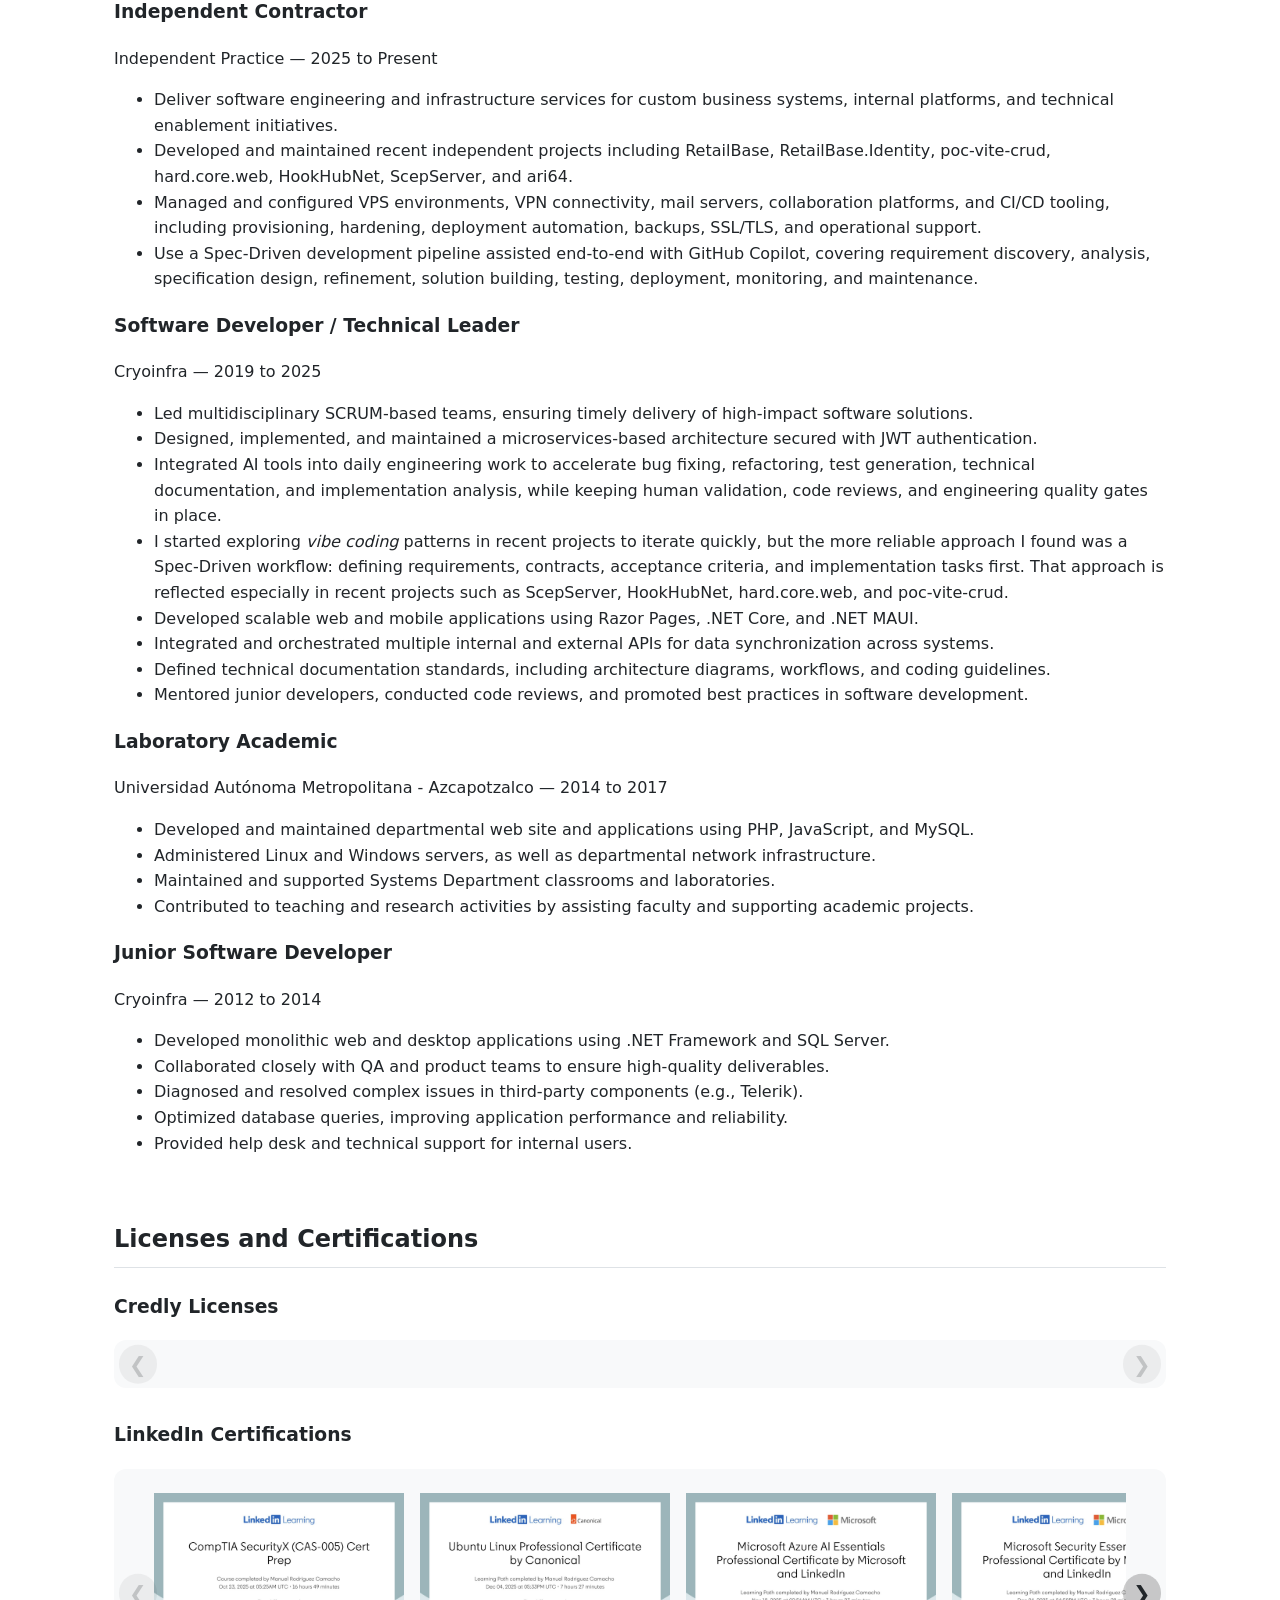
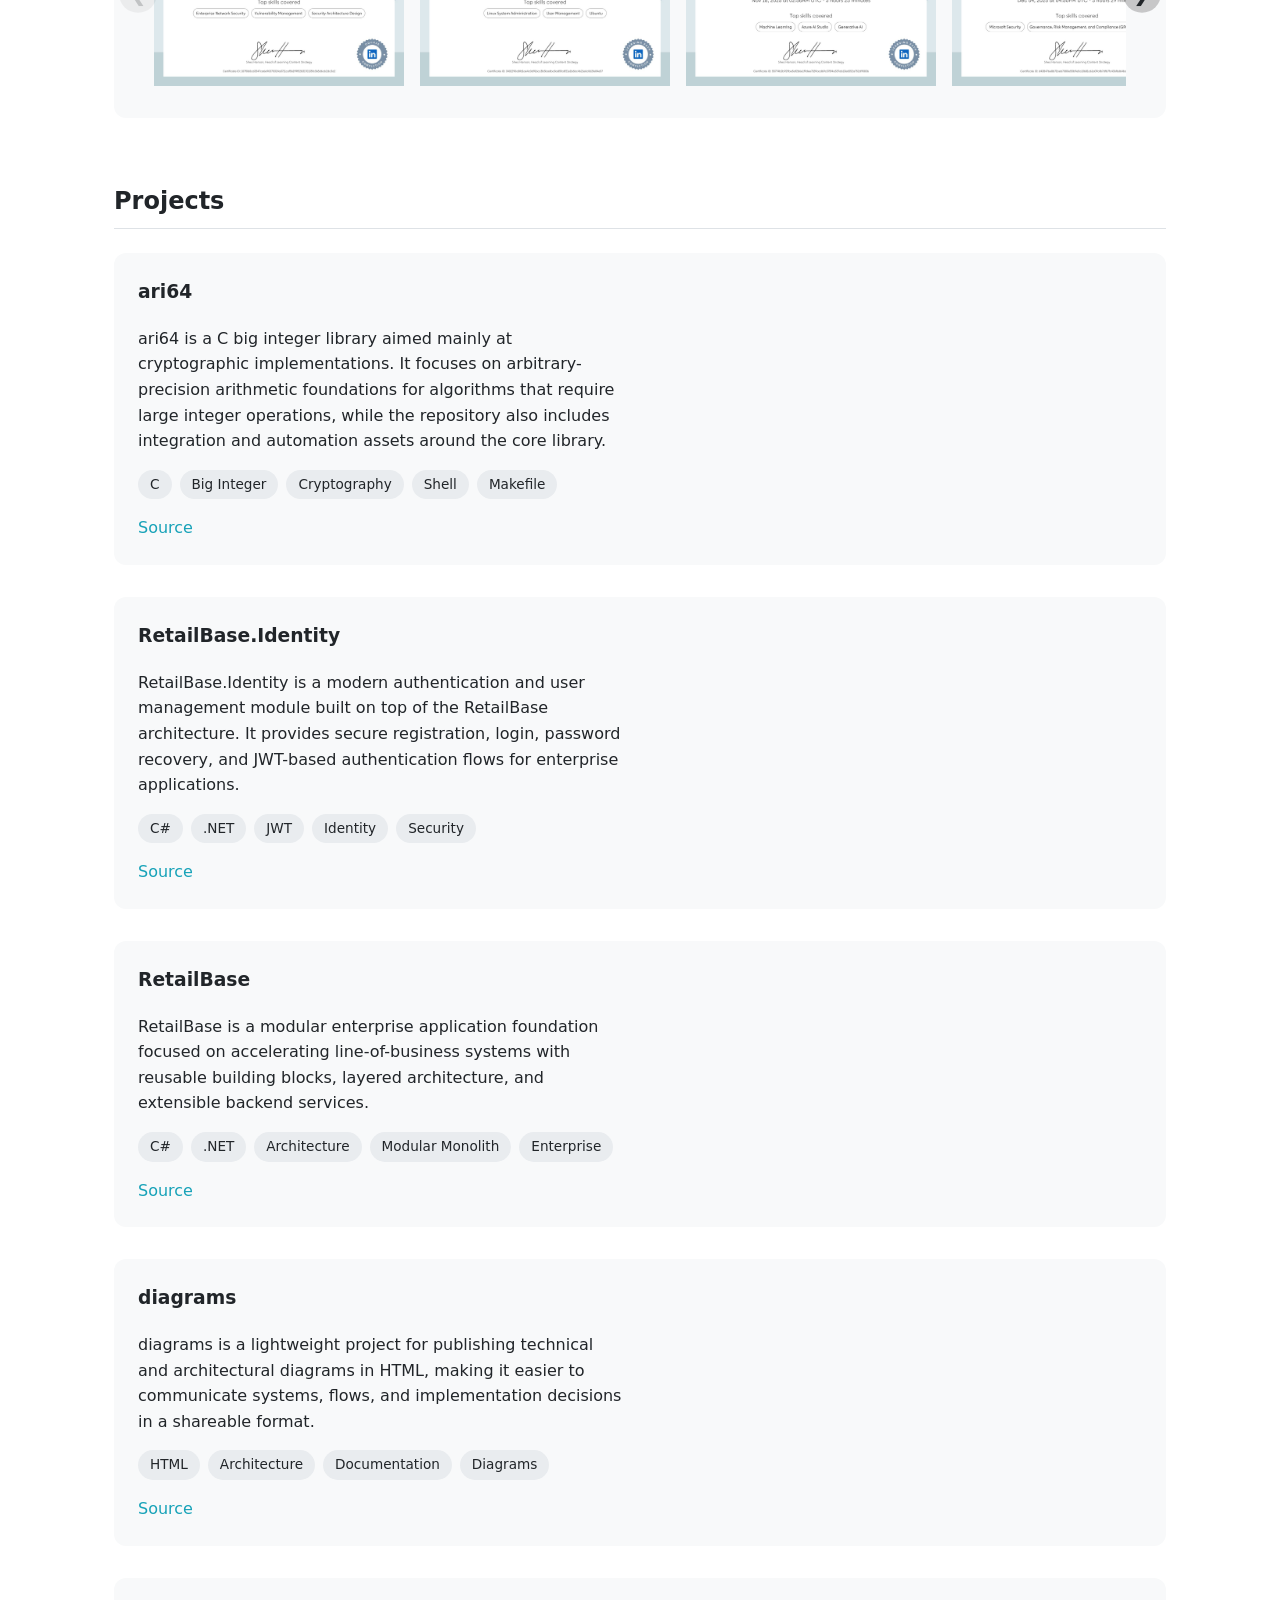
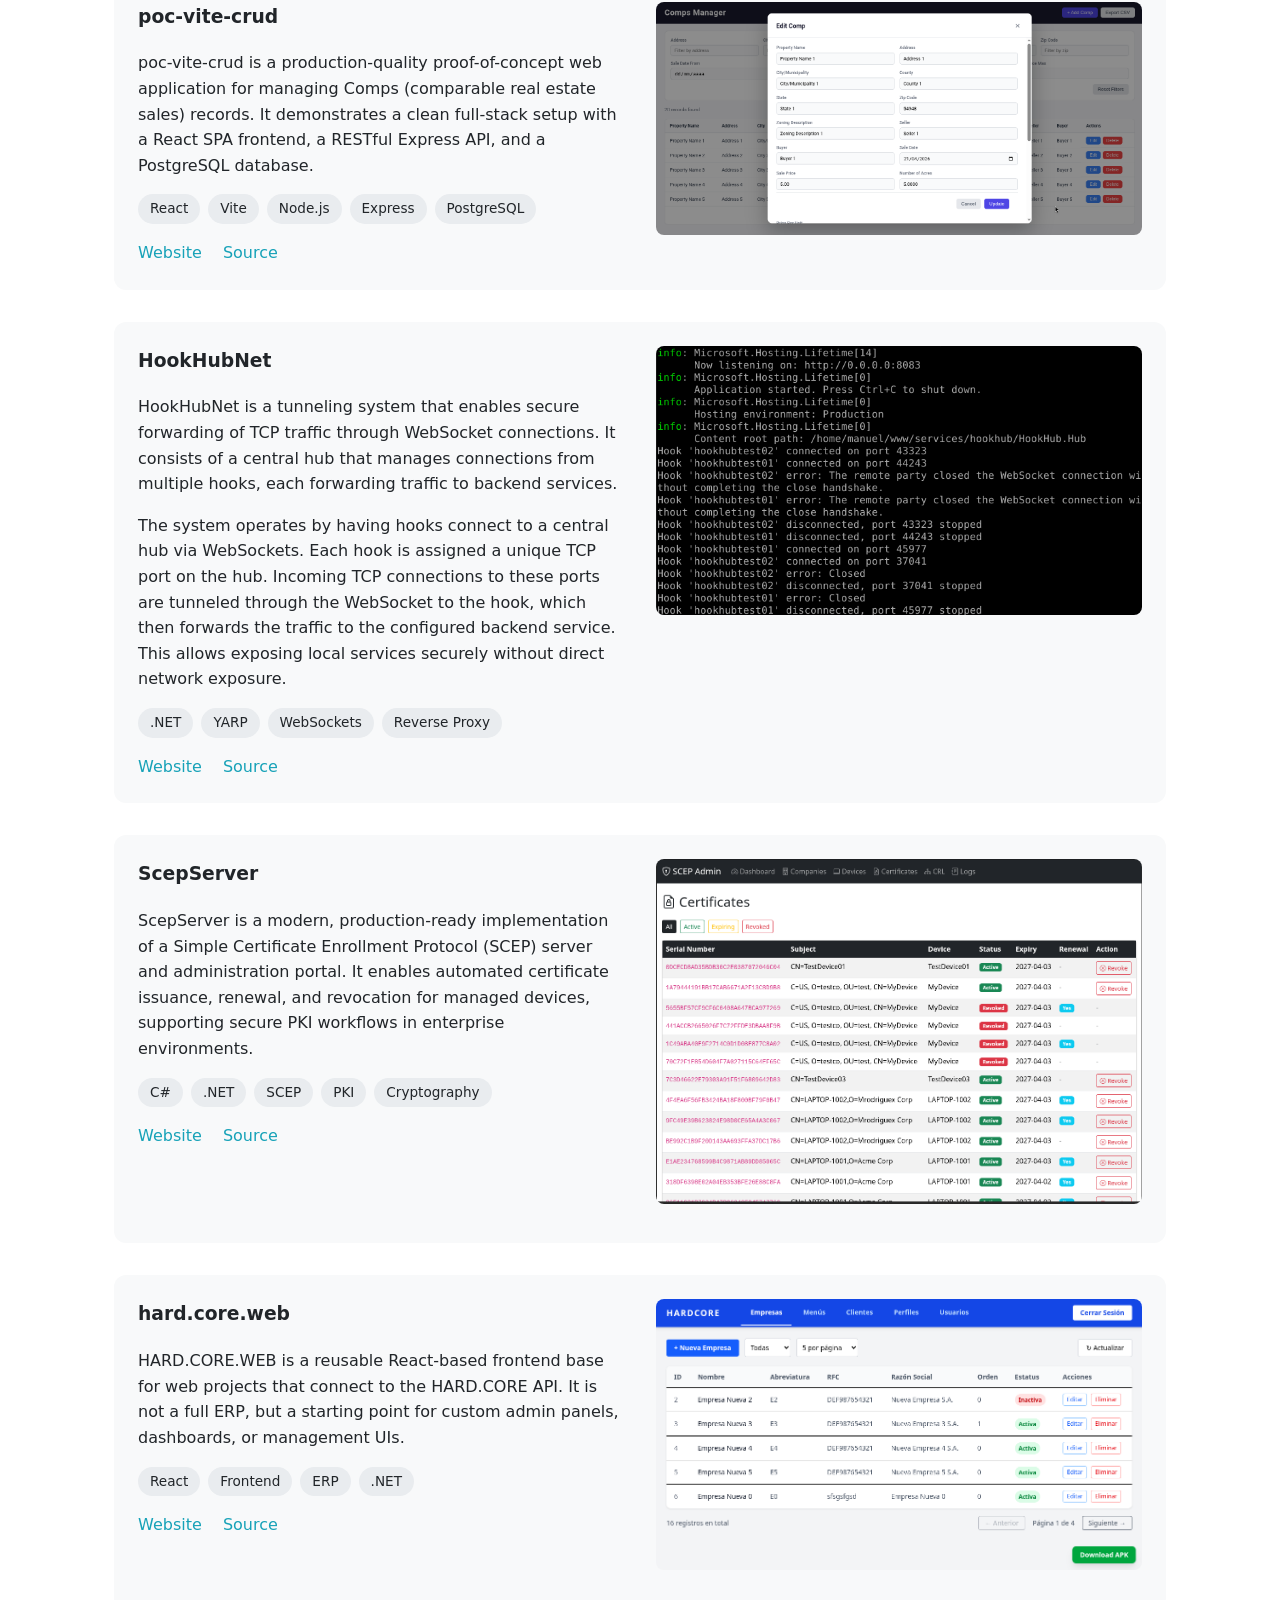
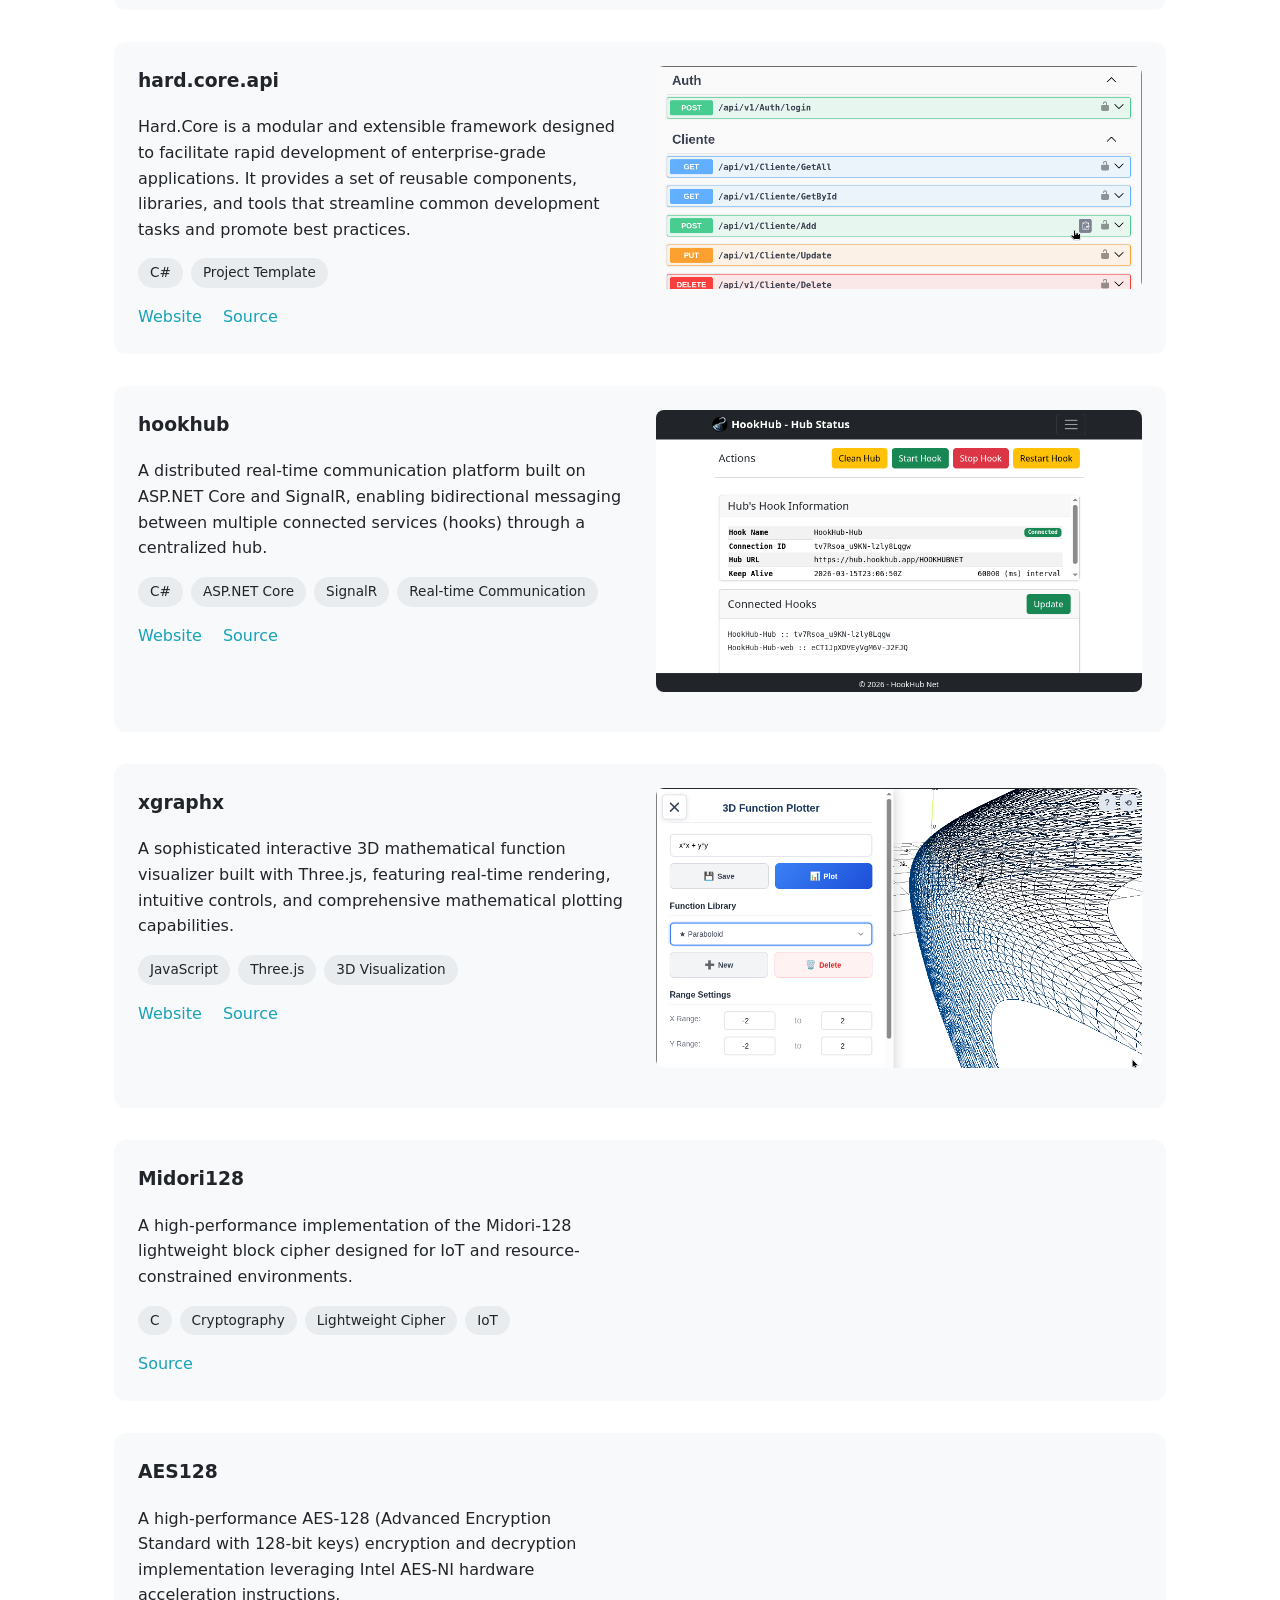
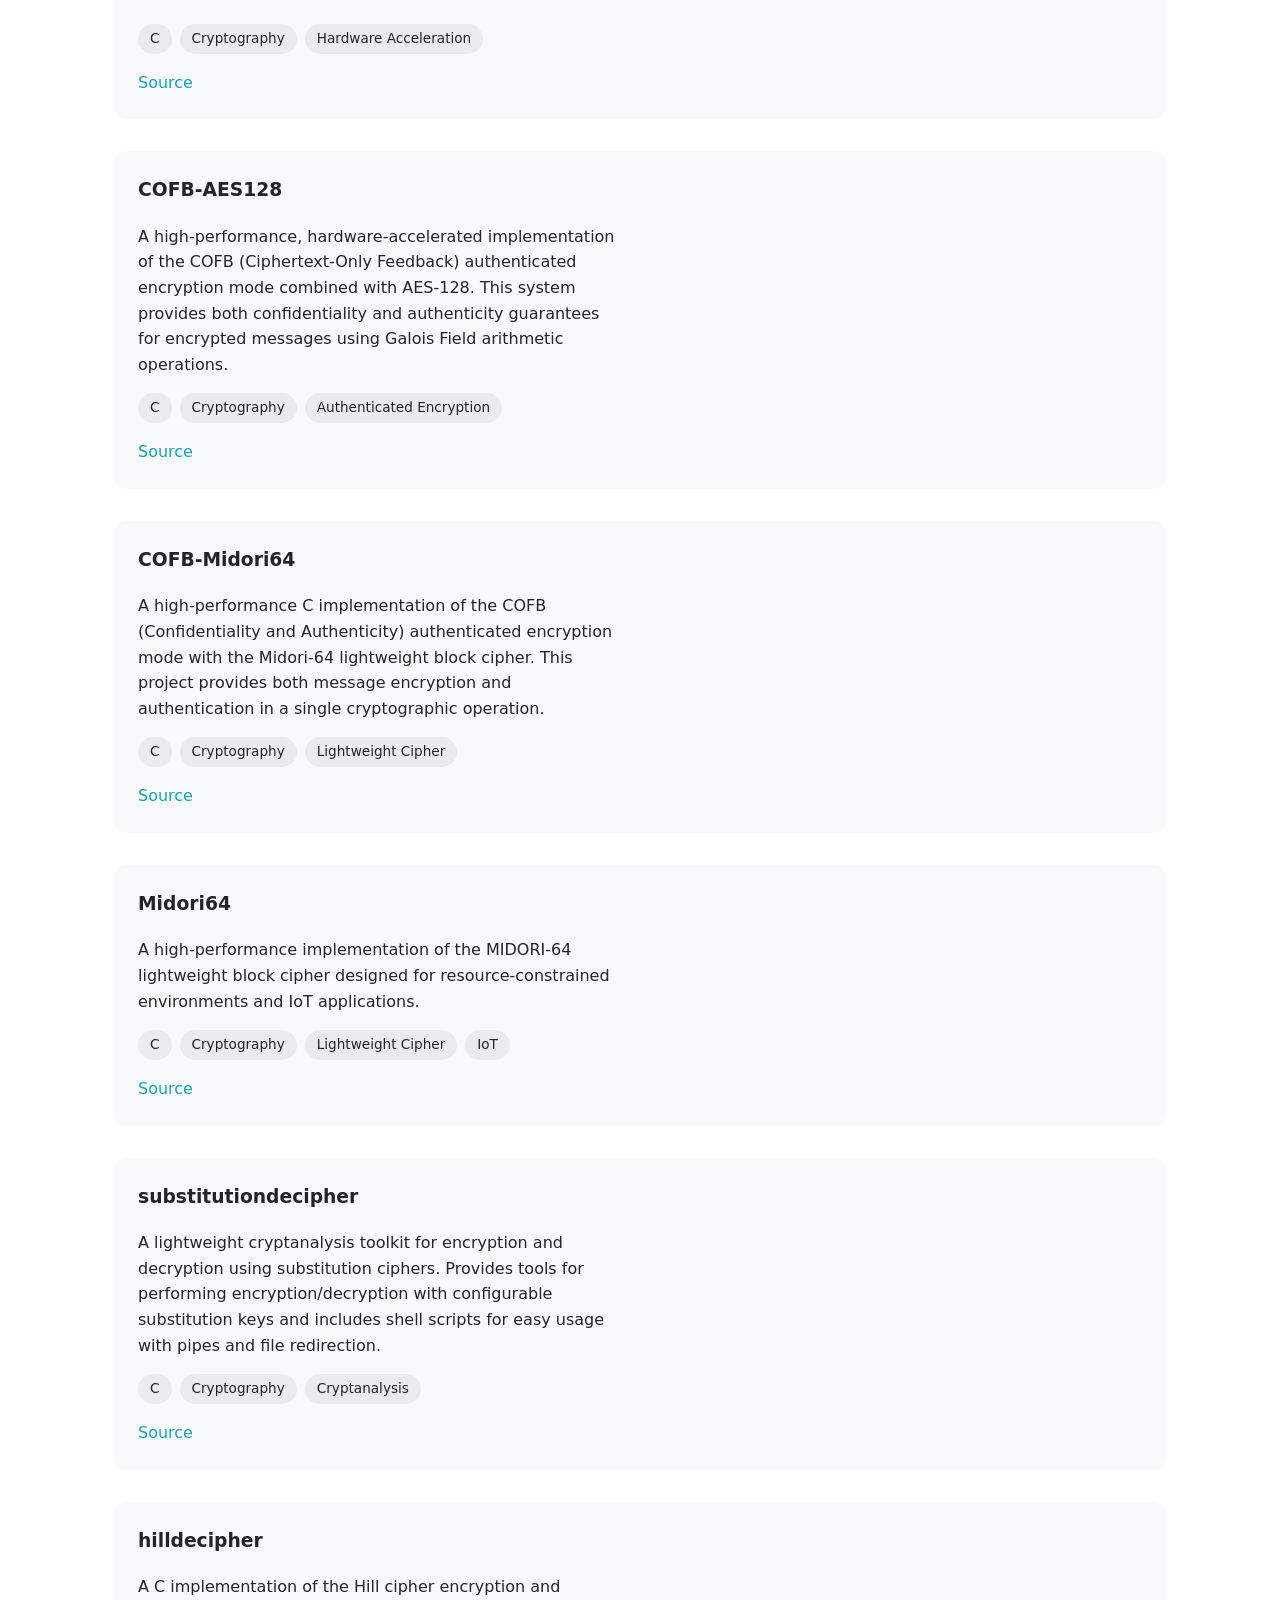
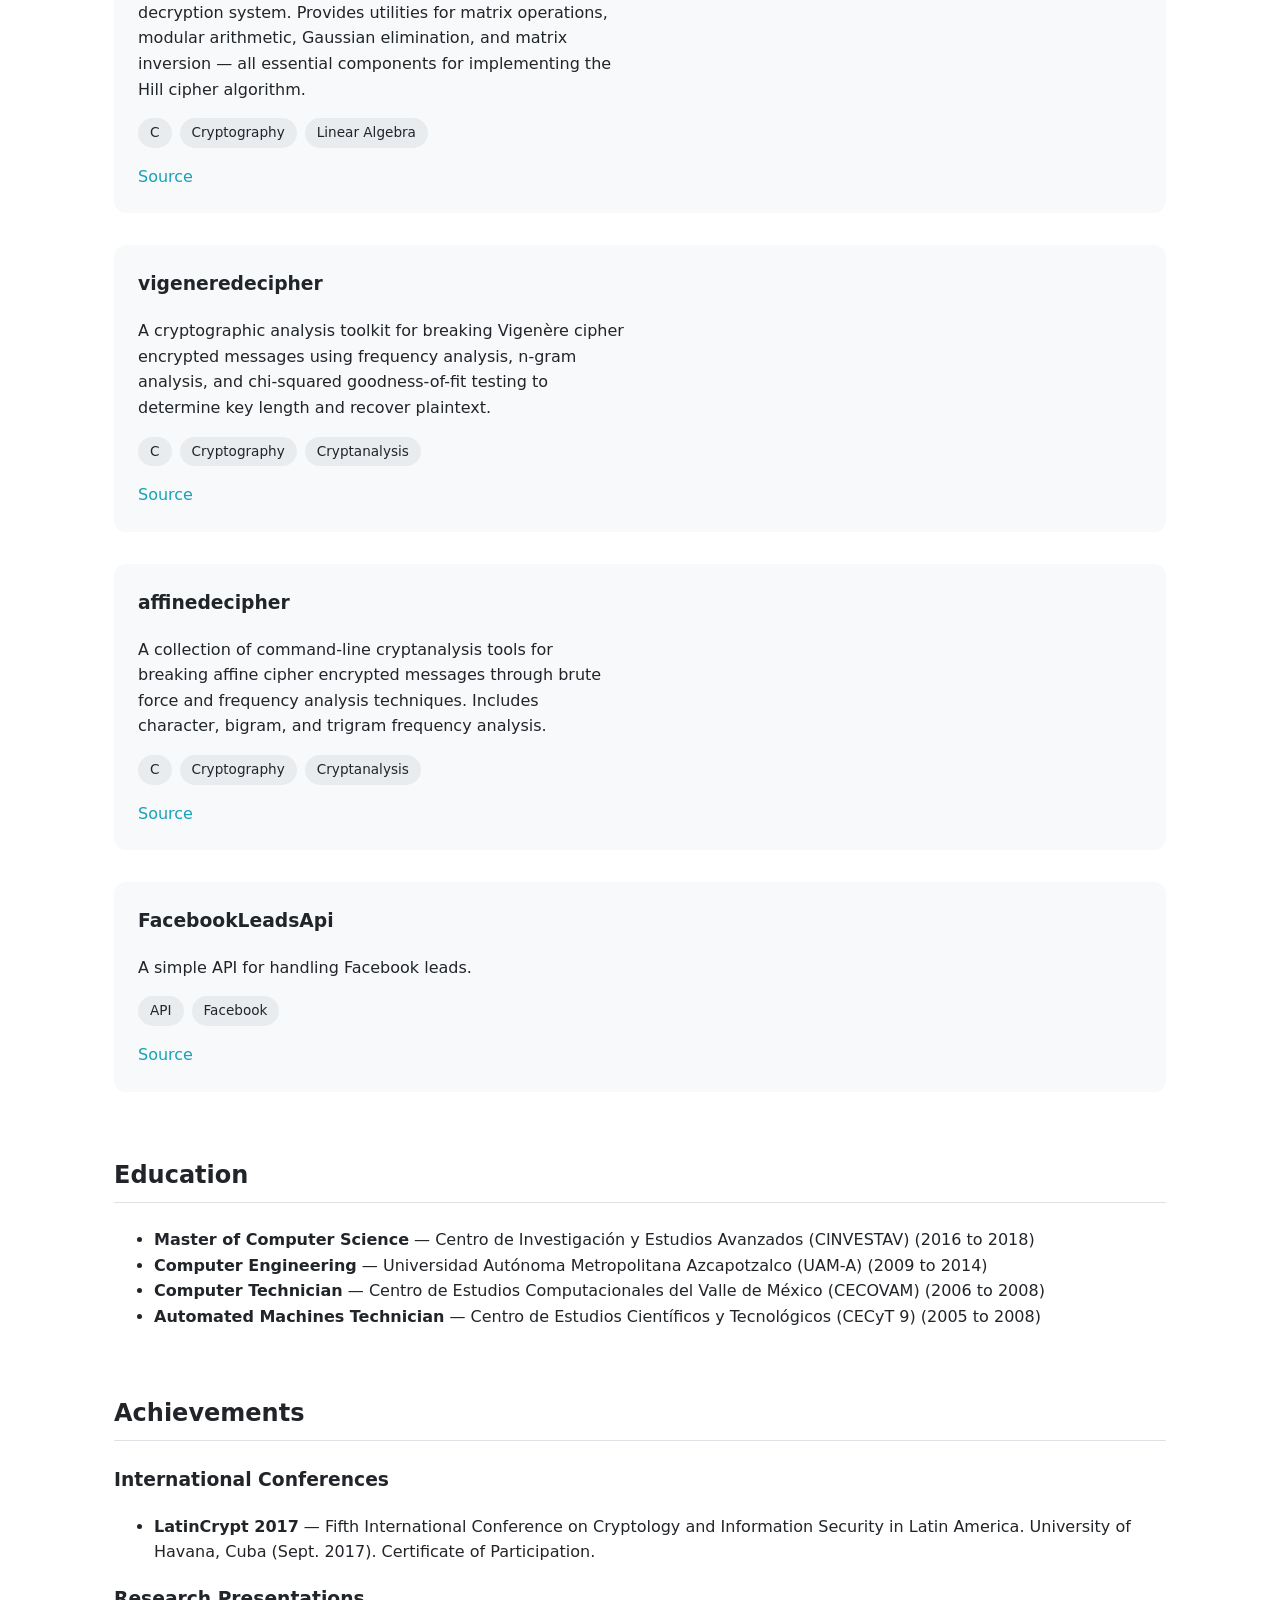
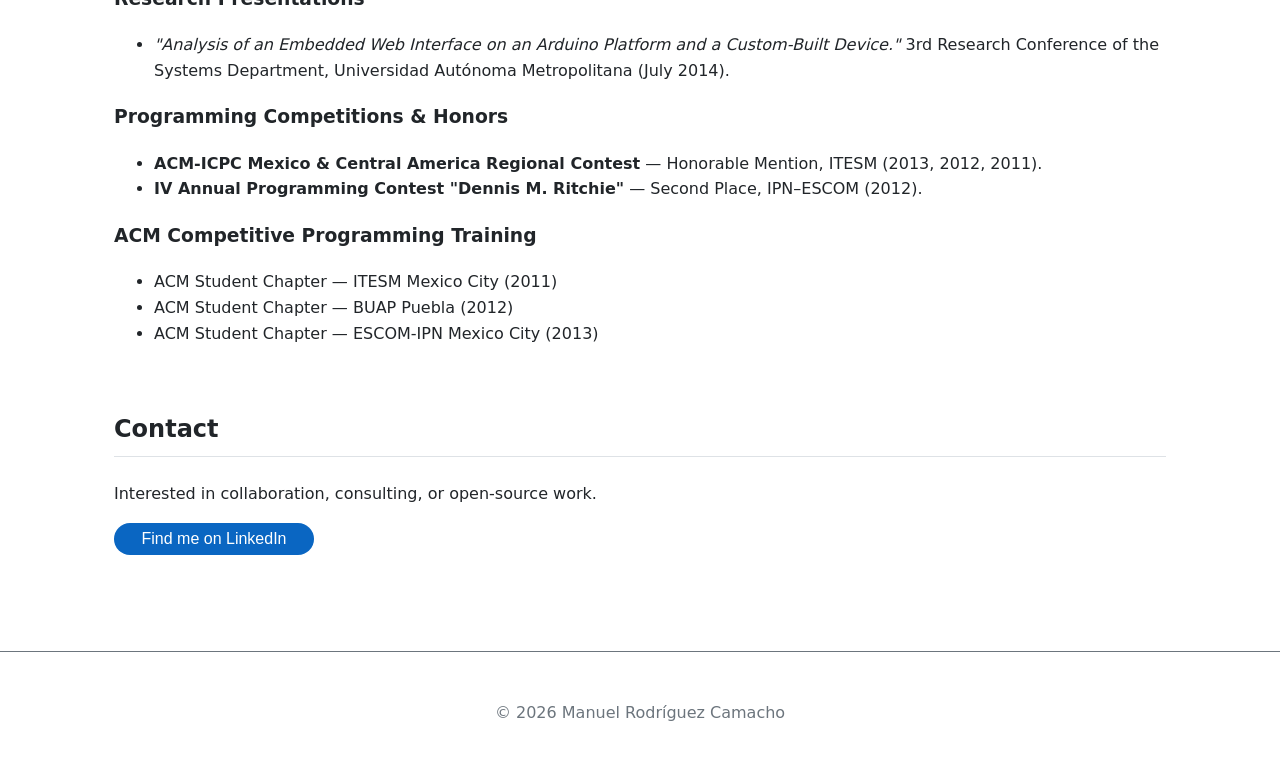
==== commit 0b74eb6d: "Practices section added" ====
--- a/en/index.html
+++ b/en/index.html
@@ -73,7 +73,7 @@
         </div>
         <div class="skill-category">
           <h3>Frameworks</h3>
-          <p>.NET Core, MAUI, Razor Pages, Spec-Driven</p>
+          <p>.NET Core, MAUI, Razor Pages</p>
         </div>
         <div class="skill-category">
           <h3>Architectures</h3>
@@ -90,6 +90,11 @@
         <div class="skill-category">
           <h3>Cloud</h3>
           <p>Azure (App Services, SQL, Pipelines), AWS</p>
+        </div>
+        <div class="skill-category">
+          <h3>Practices</h3>
+          <p>Spec-Driven Development, AI-Assisted Development, CI/CD, Microservices, Layered Architecture, JWT
+            Authentication, Agile/Scrum</p>
         </div>
       </div>
     </section>
